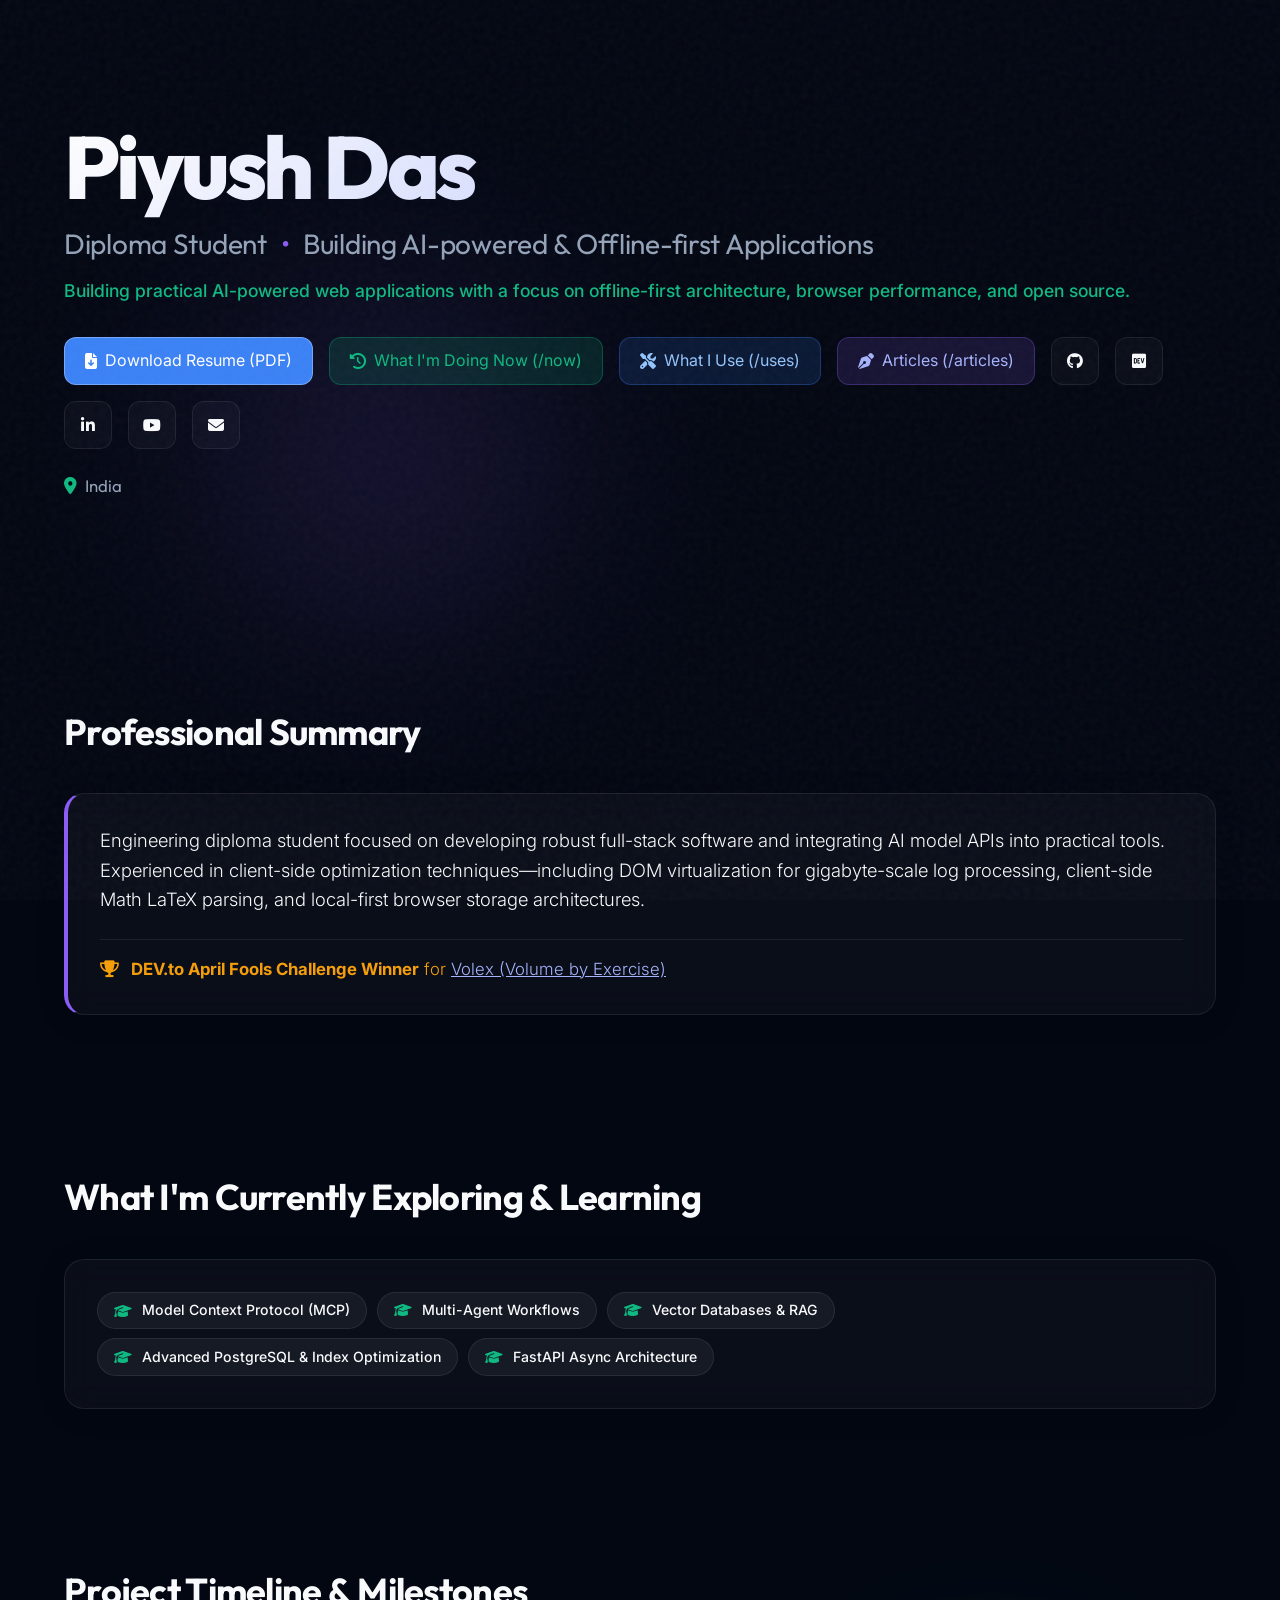
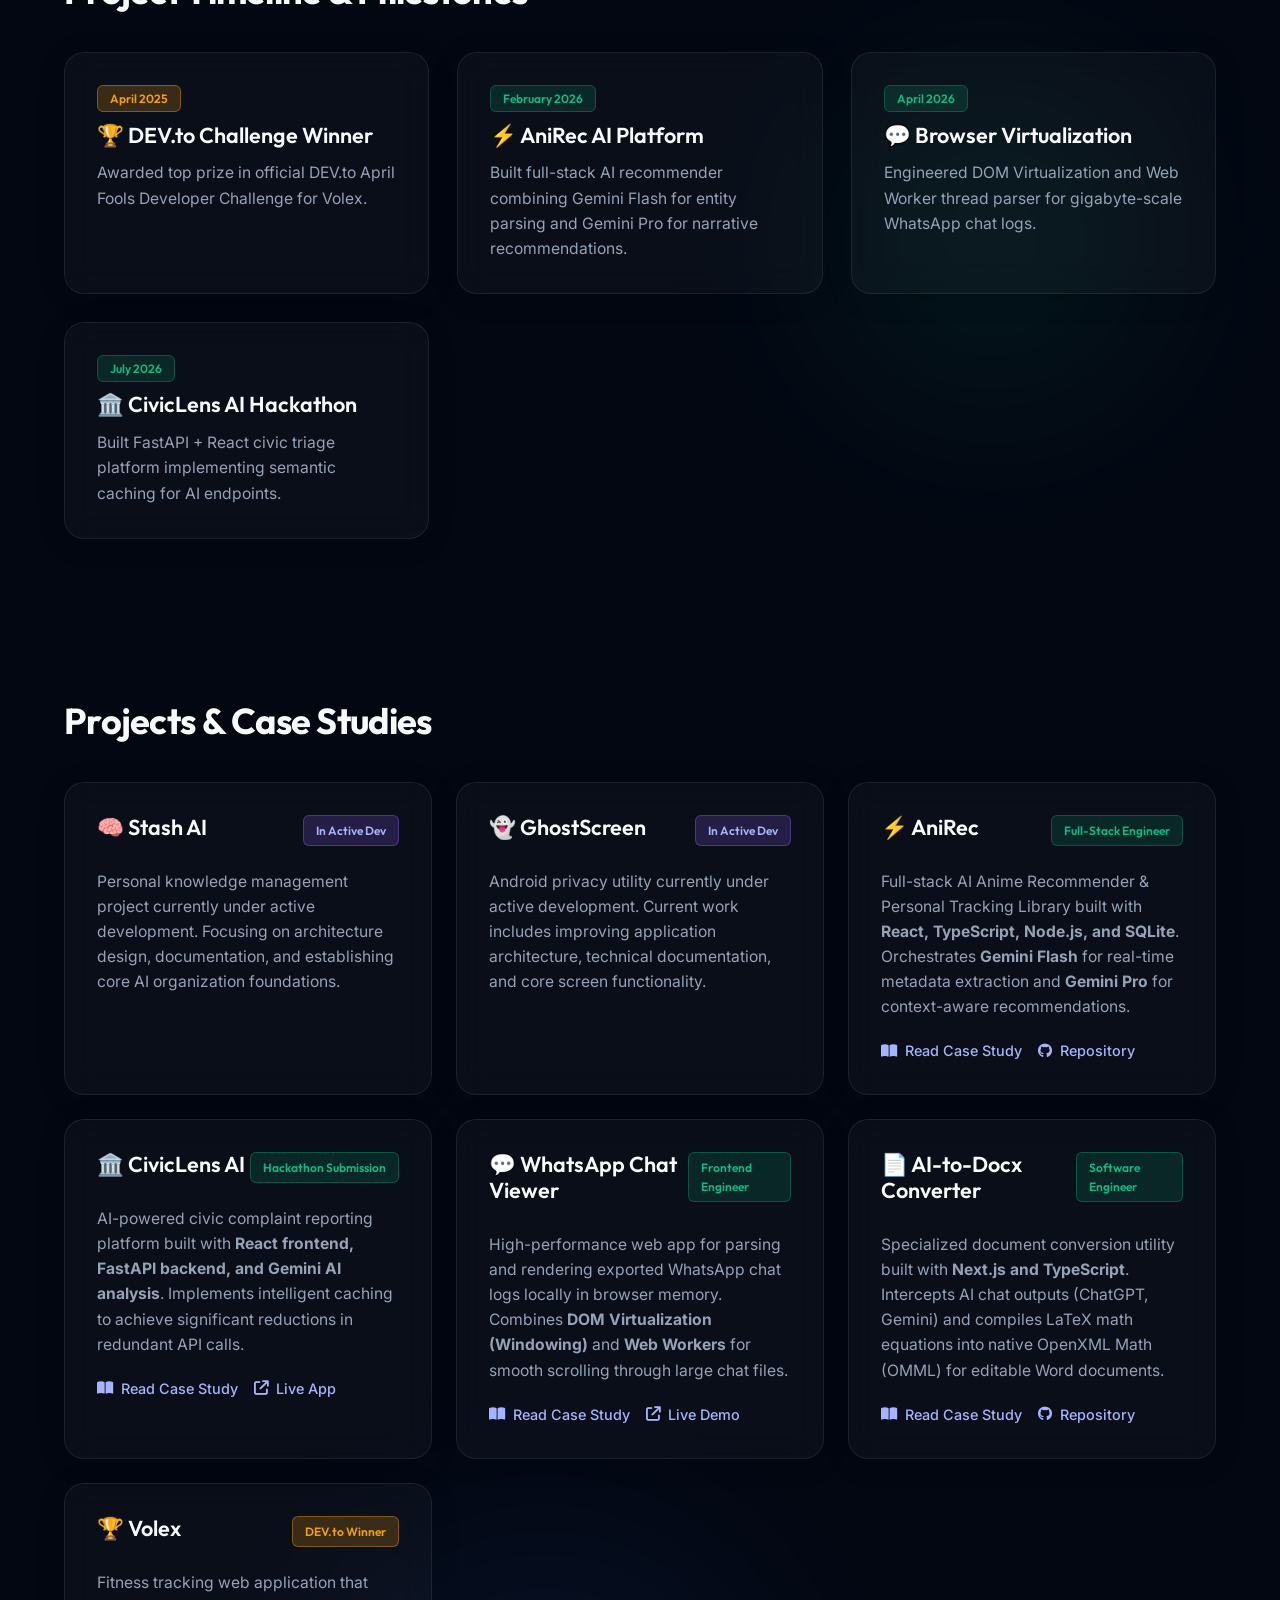
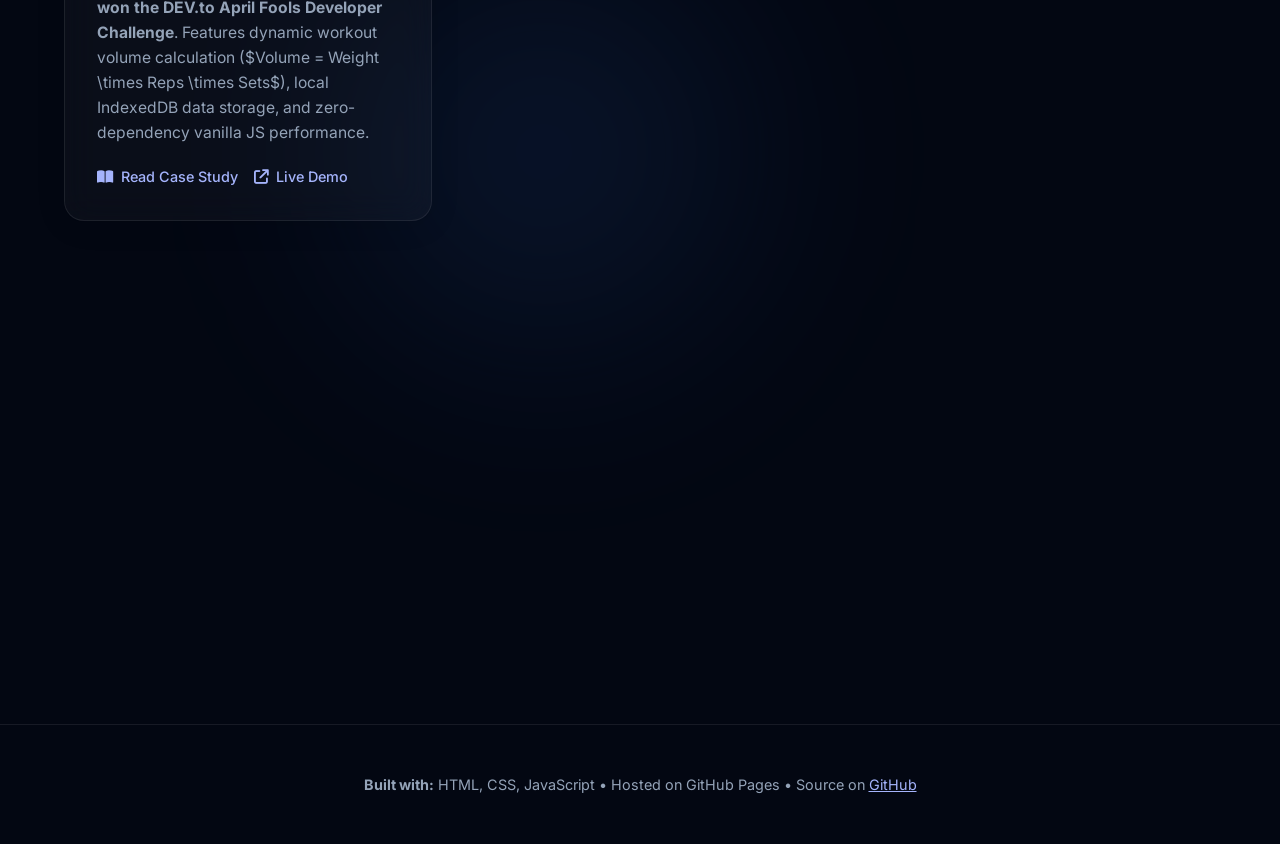
==== index.html @ e0ef00ad "Deploy Piyush Das portfolio site & case studies" ====
<!DOCTYPE html>
<html lang="en">
<head>
    <meta charset="UTF-8">
    <meta name="viewport" content="width=device-width, initial-scale=1.0">
    
    <!-- Title & SEO Metadata -->
    <title>Piyush Das | Diploma Student • Building AI-powered & Offline-first Applications</title>
    <meta name="description" content="Engineering portfolio of Piyush Das — Diploma student building practical AI-powered web applications with a focus on offline-first architecture, performance, and user experience. DEV.to Challenge Winner.">
    <meta name="keywords" content="Piyush Das, PiyushDas1624, AI Integration, Offline-First, Gemini API, React, TypeScript, Node.js, Volex, AniRec, WhatsApp Chat Viewer, Stash AI, GhostScreen">
    <meta name="author" content="Piyush Das (PiyushDas1624)">
    <link rel="canonical" href="https://piyushdas1624.github.io/">

    <!-- Open Graph / Facebook -->
    <meta property="og:type" content="website">
    <meta property="og:url" content="https://piyushdas1624.github.io/">
    <meta property="og:title" content="Piyush Das | Diploma Student • Building AI-powered & Offline-first Applications">
    <meta property="og:description" content="Building practical AI-powered web applications with a focus on offline-first architecture, browser performance, and user experience. DEV.to Challenge Winner.">
    <meta property="og:image" content="https://avatars.githubusercontent.com/u/92461717?v=4">

    <!-- Twitter Card -->
    <meta name="twitter:card" content="summary_large_image">
    <meta name="twitter:url" content="https://piyushdas1624.github.io/">
    <meta name="twitter:title" content="Piyush Das | Diploma Student • Building AI-powered & Offline-first Applications">
    <meta name="twitter:description" content="Building practical AI-powered web applications with a focus on offline-first architecture, browser performance, and user experience. DEV.to Challenge Winner.">
    <meta name="twitter:image" content="https://avatars.githubusercontent.com/u/92461717?v=4">

    <!-- PWA Theme Color & Favicon -->
    <meta name="theme-color" content="#0F172A">
    <link rel="icon" type="image/png" href="https://avatars.githubusercontent.com/u/92461717?v=4">

    <!-- JSON-LD Person Schema Markup -->
    <script type="application/ld+json">
    {
      "@context": "https://schema.org",
      "@type": "Person",
      "name": "Piyush Das",
      "alternateName": "PiyushDas1624",
      "url": "https://piyushdas1624.github.io/",
      "image": "https://avatars.githubusercontent.com/u/92461717?v=4",
      "sameAs": [
        "https://github.com/Piyushdas1624",
        "https://dev.to/piyushdas1624",
        "https://linkedin.com/in/piyush-das-7246423a1",
        "https://youtube.com/@0xEtae"
      ],
      "email": "mailto:piyushdas1624@gmail.com",
      "jobTitle": "Diploma Student & Software Developer",
      "knowsAbout": [
        "Software Development",
        "AI Integration",
        "Google Gemini API",
        "Offline-First Architecture",
        "IndexedDB",
        "React",
        "TypeScript",
        "Node.js",
        "FastAPI"
      ],
      "description": "Piyush Das (PiyushDas1624) is an engineering diploma student building practical AI-powered web applications with a focus on offline-first architecture and web performance."
    }
    </script>

    <!-- Google Fonts -->
    <link rel="preconnect" href="https://fonts.googleapis.com">
    <link rel="preconnect" href="https://fonts.gstatic.com" crossorigin>
    <link href="https://fonts.googleapis.com/css2?family=Inter:wght@300;400;500;600&family=Outfit:wght@400;600;700;800&display=swap" rel="stylesheet">
    
    <!-- FontAwesome Icons -->
    <link rel="stylesheet" href="https://cdnjs.cloudflare.com/ajax/libs/font-awesome/6.4.0/css/all.min.css">
    
    <link rel="stylesheet" href="style.css">
</head>
<body>
    <div class="noise-overlay"></div>
    
    <!-- Dynamic Background Orbs -->
    <div class="bg-orb orb-1"></div>
    <div class="bg-orb orb-2"></div>
    <div class="bg-orb orb-3"></div>
    
    <header class="hero section">
        <div class="container hero-container">
            <h1 class="gradient-text fade-in-up" style="--delay: 0.1s">Piyush Das</h1>
            <h2 class="subtitle fade-in-up" style="--delay: 0.2s">Diploma Student <span class="dot">•</span> Building AI-powered & Offline-first Applications</h2>
            <p class="tagline fade-in-up" style="--delay: 0.25s">Building practical AI-powered web applications with a focus on offline-first architecture, browser performance, and open source.</p>
            
            <div class="social-links fade-in-up" style="--delay: 0.3s; flex-wrap: wrap;">
                <a href="Piyush_Das_CV.pdf" target="_blank" download class="glass-btn" style="width: auto; padding: 0 1.25rem; gap: 0.5rem; background: var(--color-accent-blue); color: #fff; border-color: rgba(255,255,255,0.3);">
                    <i class="fa-solid fa-file-arrow-down"></i> Download Resume (PDF)
                </a>
                <a href="now.html" class="glass-btn" style="width: auto; padding: 0 1.25rem; gap: 0.5rem; background: rgba(16, 185, 129, 0.15); color: var(--color-accent-emerald); border-color: rgba(16, 185, 129, 0.3);">
                    <i class="fa-solid fa-clock-rotate-left"></i> What I'm Doing Now (/now)
                </a>
                <a href="uses.html" class="glass-btn" style="width: auto; padding: 0 1.25rem; gap: 0.5rem; background: rgba(59, 130, 246, 0.15); color: #93c5fd; border-color: rgba(59, 130, 246, 0.3);">
                    <i class="fa-solid fa-screwdriver-wrench"></i> What I Use (/uses)
                </a>
                <a href="articles.html" class="glass-btn" style="width: auto; padding: 0 1.25rem; gap: 0.5rem; background: rgba(139, 92, 246, 0.15); color: #a5b4fc; border-color: rgba(139, 92, 246, 0.3);">
                    <i class="fa-solid fa-pen-nib"></i> Articles (/articles)
                </a>
                <a href="https://github.com/Piyushdas1624" target="_blank" rel="noopener noreferrer" class="social-btn glass-btn" aria-label="GitHub">
                    <i class="fa-brands fa-github"></i>
                </a>
                <a href="https://dev.to/piyushdas1624" target="_blank" rel="noopener noreferrer" class="social-btn glass-btn" aria-label="DEV.to">
                    <i class="fa-brands fa-dev"></i>
                </a>
                <a href="https://linkedin.com/in/piyush-das-7246423a1" target="_blank" rel="noopener noreferrer" class="social-btn glass-btn" aria-label="LinkedIn">
                    <i class="fa-brands fa-linkedin-in"></i>
                </a>
                <a href="https://youtube.com/@0xEtae" target="_blank" rel="noopener noreferrer" class="social-btn glass-btn" aria-label="YouTube">
                    <i class="fa-brands fa-youtube"></i>
                </a>
                <a href="mailto:piyushdas1624@gmail.com" class="social-btn glass-btn" aria-label="Email">
                    <i class="fa-solid fa-envelope"></i>
                </a>
            </div>
            <p class="location fade-in-up" style="--delay: 0.4s"><i class="fa-solid fa-location-dot"></i> India</p>
        </div>
    </header>

    <main>
        <!-- About Section -->
        <section class="section about">
            <div class="container">
                <h3 class="section-title fade-in-up">Professional Summary</h3>
                <div class="glass-card highlight-card fade-in-up" style="--delay: 0.1s">
                    <p class="body-text">
                        Engineering diploma student focused on developing robust full-stack software and integrating AI model APIs into practical tools. Experienced in client-side optimization techniques—including DOM virtualization for gigabyte-scale log processing, client-side Math LaTeX parsing, and local-first browser storage architectures.
                    </p>
                    <div class="award-banner">
                        <i class="fa-solid fa-trophy"></i>
                        <span><strong>DEV.to April Fools Challenge Winner</strong> for <a href="https://dev.to/devteam/congrats-to-the-april-fools-challenge-winners-l8f" target="_blank" rel="noopener">Volex (Volume by Exercise)</a></span>
                    </div>
                </div>
            </div>
        </section>

        <!-- What I'm Learning Section -->
        <section class="section learning">
            <div class="container">
                <h3 class="section-title fade-in-up">What I'm Currently Exploring & Learning</h3>
                <div class="glass-card fade-in-up" style="--delay: 0.1s">
                    <div class="tags">
                        <span class="tag glass-tag"><i class="fa-solid fa-graduation-cap" style="color: var(--color-accent-emerald); margin-right: 0.4rem;"></i> Model Context Protocol (MCP)</span>
                        <span class="tag glass-tag"><i class="fa-solid fa-graduation-cap" style="color: var(--color-accent-emerald); margin-right: 0.4rem;"></i> Multi-Agent Workflows</span>
                        <span class="tag glass-tag"><i class="fa-solid fa-graduation-cap" style="color: var(--color-accent-emerald); margin-right: 0.4rem;"></i> Vector Databases & RAG</span>
                        <span class="tag glass-tag"><i class="fa-solid fa-graduation-cap" style="color: var(--color-accent-emerald); margin-right: 0.4rem;"></i> Advanced PostgreSQL & Index Optimization</span>
                        <span class="tag glass-tag"><i class="fa-solid fa-graduation-cap" style="color: var(--color-accent-emerald); margin-right: 0.4rem;"></i> FastAPI Async Architecture</span>
                    </div>
                </div>
            </div>
        </section>

        <!-- Timeline & Key Milestones Section -->
        <section class="section timeline-section">
            <div class="container">
                <h3 class="section-title fade-in-up">Project Timeline & Milestones</h3>
                <div class="grid">
                    <div class="glass-card interactive-card fade-in-up" style="--delay: 0.1s">
                        <span class="badge winner-badge">April 2025</span>
                        <h4 style="margin-top: 0.75rem;">🏆 DEV.to Challenge Winner</h4>
                        <p>Awarded top prize in official DEV.to April Fools Developer Challenge for Volex.</p>
                    </div>
                    <div class="glass-card interactive-card fade-in-up" style="--delay: 0.2s">
                        <span class="badge">February 2026</span>
                        <h4 style="margin-top: 0.75rem;">⚡ AniRec AI Platform</h4>
                        <p>Built full-stack AI recommender combining Gemini Flash for entity parsing and Gemini Pro for narrative recommendations.</p>
                    </div>
                    <div class="glass-card interactive-card fade-in-up" style="--delay: 0.3s">
                        <span class="badge">April 2026</span>
                        <h4 style="margin-top: 0.75rem;">💬 Browser Virtualization</h4>
                        <p>Engineered DOM Virtualization and Web Worker thread parser for gigabyte-scale WhatsApp chat logs.</p>
                    </div>
                    <div class="glass-card interactive-card fade-in-up" style="--delay: 0.4s">
                        <span class="badge">July 2026</span>
                        <h4 style="margin-top: 0.75rem;">🏛️ CivicLens AI Hackathon</h4>
                        <p>Built FastAPI + React civic triage platform implementing semantic caching for AI endpoints.</p>
                    </div>
                </div>
            </div>
        </section>

        <!-- Selected Projects Section -->
        <section class="section projects">
            <div class="container">
                <h3 class="section-title fade-in-up">Projects & Case Studies</h3>
                <div class="masonry-grid">

                    <!-- Flagship Active Projects -->
                    <div class="glass-card interactive-card project-card fade-in-up" style="--delay: 0.05s">
                        <div class="project-header">
                            <h4>🧠 Stash AI</h4>
                            <span class="role badge" style="background: rgba(139, 92, 246, 0.2); color: #a5b4fc; border-color: rgba(139, 92, 246, 0.4);">In Active Dev</span>
                        </div>
                        <p>Personal knowledge management project currently under active development. Focusing on architecture design, documentation, and establishing core AI organization foundations.</p>
                    </div>

                    <div class="glass-card interactive-card project-card fade-in-up" style="--delay: 0.08s">
                        <div class="project-header">
                            <h4>👻 GhostScreen</h4>
                            <span class="role badge" style="background: rgba(139, 92, 246, 0.2); color: #a5b4fc; border-color: rgba(139, 92, 246, 0.4);">In Active Dev</span>
                        </div>
                        <p>Android privacy utility currently under active development. Current work includes improving application architecture, technical documentation, and core screen functionality.</p>
                    </div>

                    <!-- Shipped Projects -->
                    <div class="glass-card interactive-card project-card fade-in-up" style="--delay: 0.1s">
                        <div class="project-header">
                            <h4>⚡ AniRec</h4>
                            <span class="role badge">Full-Stack Engineer</span>
                        </div>
                        <p>Full-stack AI Anime Recommender & Personal Tracking Library built with <strong>React, TypeScript, Node.js, and SQLite</strong>. Orchestrates <strong>Gemini Flash</strong> for real-time metadata extraction and <strong>Gemini Pro</strong> for context-aware recommendations.</p>
                        <div class="project-links">
                            <a href="projects/anirec.html" class="link-btn"><i class="fa-solid fa-book-open"></i> Read Case Study</a>
                            <a href="https://github.com/Piyushdas1624/AniRec" target="_blank" rel="noopener"><i class="fa-brands fa-github"></i> Repository</a>
                        </div>
                    </div>

                    <div class="glass-card interactive-card project-card fade-in-up" style="--delay: 0.15s">
                        <div class="project-header">
                            <h4>🏛️ CivicLens AI</h4>
                            <span class="role badge">Hackathon Submission</span>
                        </div>
                        <p>AI-powered civic complaint reporting platform built with <strong>React frontend, FastAPI backend, and Gemini AI analysis</strong>. Implements intelligent caching to achieve significant reductions in redundant API calls.</p>
                        <div class="project-links">
                            <a href="projects/civiclens.html" class="link-btn"><i class="fa-solid fa-book-open"></i> Read Case Study</a>
                            <a href="https://civiclens-ai-one.vercel.app" target="_blank" rel="noopener"><i class="fa-solid fa-arrow-up-right-from-square"></i> Live App</a>
                        </div>
                    </div>

                    <div class="glass-card interactive-card project-card fade-in-up" style="--delay: 0.2s">
                        <div class="project-header">
                            <h4>💬 WhatsApp Chat Viewer</h4>
                            <span class="role badge">Frontend Engineer</span>
                        </div>
                        <p>High-performance web app for parsing and rendering exported WhatsApp chat logs locally in browser memory. Combines <strong>DOM Virtualization (Windowing)</strong> and <strong>Web Workers</strong> for smooth scrolling through large chat files.</p>
                        <div class="project-links">
                            <a href="projects/whatsapp-viewer.html" class="link-btn"><i class="fa-solid fa-book-open"></i> Read Case Study</a>
                            <a href="https://piyushdas1624.github.io/whatsapp_chat_viewer/" target="_blank" rel="noopener"><i class="fa-solid fa-arrow-up-right-from-square"></i> Live Demo</a>
                        </div>
                    </div>

                    <div class="glass-card interactive-card project-card fade-in-up" style="--delay: 0.25s">
                        <div class="project-header">
                            <h4>📄 AI-to-Docx Converter</h4>
                            <span class="role badge">Software Engineer</span>
                        </div>
                        <p>Specialized document conversion utility built with <strong>Next.js and TypeScript</strong>. Intercepts AI chat outputs (ChatGPT, Gemini) and compiles LaTeX math equations into native OpenXML Math (OMML) for editable Word documents.</p>
                        <div class="project-links">
                            <a href="projects/ai-docx.html" class="link-btn"><i class="fa-solid fa-book-open"></i> Read Case Study</a>
                            <a href="https://github.com/Piyushdas1624/AI-to-Docx-Converter" target="_blank" rel="noopener"><i class="fa-brands fa-github"></i> Repository</a>
                        </div>
                    </div>

                    <div class="glass-card interactive-card project-card fade-in-up" style="--delay: 0.3s">
                        <div class="project-header">
                            <h4>🏆 Volex</h4>
                            <span class="role badge winner-badge">DEV.to Winner</span>
                        </div>
                        <p>Fitness tracking web application that <strong>won the DEV.to April Fools Developer Challenge</strong>. Features dynamic workout volume calculation ($Volume = Weight \times Reps \times Sets$), local IndexedDB data storage, and zero-dependency vanilla JS performance.</p>
                        <div class="project-links">
                            <a href="projects/volex.html" class="link-btn"><i class="fa-solid fa-book-open"></i> Read Case Study</a>
                            <a href="https://piyushdas1624.github.io/volex/" target="_blank" rel="noopener"><i class="fa-solid fa-arrow-up-right-from-square"></i> Live Demo</a>
                        </div>
                    </div>

                </div>
            </div>
        </section>

        <!-- DEV.to Writing Section -->
        <section class="section april-fools">
            <div class="container">
                <h3 class="section-title fade-in-up">DEV.to Writing & Submissions 🎭</h3>
                <div class="grid">
                    <div class="glass-card interactive-card fade-in-up" style="--delay: 0.1s">
                        <h4>📋 Someday</h4>
                        <p>The evasive to-do list app designed around procrastination psychology.</p>
                        <a href="https://dev.to/piyushdas1624/someday-the-evasive-to-do-list-5a4f" target="_blank" rel="noopener" class="link-btn">Article & Video <i class="fa-solid fa-arrow-right"></i></a>
                    </div>
                    <div class="glass-card interactive-card fade-in-up" style="--delay: 0.2s">
                        <h4>📸 DocScan Pro</h4>
                        <p>Web document scanner utilizing in-browser canvas preprocessing.</p>
                        <a href="https://dev.to/piyushdas1624/docscan-pro-38l8" target="_blank" rel="noopener" class="link-btn">Article & Video <i class="fa-solid fa-arrow-right"></i></a>
                    </div>
                    <div class="glass-card interactive-card fade-in-up" style="--delay: 0.3s">
                        <h4>🌤️ Hindsight Forecast</h4>
                        <p>Satirical 100%-accurate weather app reporting yesterday's weather.</p>
                        <a href="https://dev.to/piyushdas1624/hindsight-forecast-4bf1" target="_blank" rel="noopener" class="link-btn">Article & Video <i class="fa-solid fa-arrow-right"></i></a>
                    </div>
                </div>
            </div>
        </section>
    </main>

    <footer class="footer">
        <div class="container">
            <p><strong>Built with:</strong> HTML, CSS, JavaScript • Hosted on GitHub Pages • Source on <a href="https://github.com/Piyushdas1624/Piyushdas1624.github.io" target="_blank" rel="noopener" style="color: #a5b4fc;">GitHub</a></p>
        </div>
    </footer>
    
    <script src="script.js"></script>
</body>
</html>
---- style.css ----
:root {
    --color-bg-base: #030712;
    --color-text-main: #f8fafc;
    --color-text-muted: #94a3b8;
    
    --color-accent-purple: #8b5cf6;
    --color-accent-blue: #3b82f6;
    --color-accent-emerald: #10b981;
    --color-accent-amber: #f59e0b;
    
    --glass-bg: rgba(255, 255, 255, 0.03);
    --glass-border: rgba(255, 255, 255, 0.08);
    --glass-highlight: rgba(255, 255, 255, 0.15);
    
    --font-heading: 'Outfit', sans-serif;
    --font-body: 'Inter', sans-serif;
    
    --transition: all 0.3s cubic-bezier(0.25, 1, 0.5, 1);
}

* {
    margin: 0;
    padding: 0;
    box-sizing: border-box;
}

body {
    background-color: var(--color-bg-base);
    color: var(--color-text-main);
    font-family: var(--font-body);
    line-height: 1.6;
    overflow-x: hidden;
    position: relative;
}

/* Background Orbs */
.bg-orb {
    position: absolute;
    border-radius: 50%;
    filter: blur(100px);
    z-index: -1;
    opacity: 0.5;
    animation: float 20s infinite alternate ease-in-out;
}

.orb-1 {
    top: 5%;
    left: 10%;
    width: 40vw;
    height: 40vw;
    background: radial-gradient(circle, rgba(139, 92, 246, 0.4) 0%, rgba(139, 92, 246, 0) 70%);
}

.orb-2 {
    top: 40%;
    right: 5%;
    width: 35vw;
    height: 35vw;
    background: radial-gradient(circle, rgba(16, 185, 129, 0.3) 0%, rgba(16, 185, 129, 0) 70%);
    animation-delay: -5s;
}

.orb-3 {
    bottom: 10%;
    left: 20%;
    width: 45vw;
    height: 45vw;
    background: radial-gradient(circle, rgba(59, 130, 246, 0.3) 0%, rgba(59, 130, 246, 0) 70%);
    animation-delay: -10s;
}

@keyframes float {
    0% { transform: translate(0, 0) scale(1); }
    50% { transform: translate(50px, -50px) scale(1.1); }
    100% { transform: translate(-30px, 30px) scale(0.9); }
}

.noise-overlay {
    position: fixed;
    top: 0;
    left: 0;
    width: 100vw;
    height: 100vh;
    pointer-events: none;
    z-index: 50;
    opacity: 0.04;
    background-image: url('data:image/svg+xml,%3Csvg viewBox="0 0 200 200" xmlns="http://www.w3.org/2000/svg"%3E%3Cfilter id="noiseFilter"%3E%3CfeTurbulence type="fractalNoise" baseFrequency="0.75" numOctaves="3" stitchTiles="stitch"/%3E%3C/filter%3E%3Crect width="100%25" height="100%25" filter="url(%23noiseFilter)"/%3E%3C/svg%3E');
}

/* Layout */
.container {
    width: 90%;
    max-width: 1200px;
    margin: 0 auto;
    position: relative;
    z-index: 1;
}

.section {
    padding: 5rem 0;
}

/* Typography */
h1, h2, h3, h4 {
    font-family: var(--font-heading);
    line-height: 1.2;
}

h3.section-title {
    font-size: 2.25rem;
    margin-bottom: 2.5rem;
    font-weight: 700;
    color: var(--color-text-main);
    letter-spacing: -0.02em;
}

/* Hero Section */
.hero {
    min-height: 70vh;
    display: flex;
    align-items: center;
    padding-top: 4rem;
}

.hero-container {
    display: flex;
    flex-direction: column;
    justify-content: center;
}

.gradient-text {
    font-size: clamp(3.5rem, 8vw, 5.5rem);
    font-weight: 800;
    letter-spacing: -0.04em;
    margin-bottom: 0.5rem;
    background: linear-gradient(135deg, #ffffff 0%, #a5b4fc 100%);
    -webkit-background-clip: text;
    -webkit-text-fill-color: transparent;
    display: inline-block;
}

.subtitle {
    font-size: clamp(1.25rem, 3vw, 1.75rem);
    font-weight: 400;
    color: var(--color-text-muted);
    margin-bottom: 1rem;
    letter-spacing: -0.01em;
}

.subtitle .dot {
    color: var(--color-accent-purple);
    margin: 0 0.5rem;
}

.tagline {
    color: var(--color-accent-emerald);
    font-size: 1.1rem;
    margin-bottom: 2rem;
    font-weight: 500;
}

/* Glassmorphism Classes */
.glass-card {
    background: var(--glass-bg);
    border: 1px solid var(--glass-border);
    backdrop-filter: blur(16px);
    -webkit-backdrop-filter: blur(16px);
    border-radius: 20px;
    padding: 2rem;
    box-shadow: 0 4px 30px rgba(0, 0, 0, 0.1);
}

/* Interactive Spotlight Card */
.interactive-card {
    position: relative;
    overflow: hidden;
    transition: transform 0.3s ease, border-color 0.3s ease;
}

.interactive-card::before {
    content: "";
    position: absolute;
    top: 0;
    left: 0;
    width: 100%;
    height: 100%;
    background: radial-gradient(
        800px circle at var(--mouse-x, 50%) var(--mouse-y, 50%),
        rgba(255, 255, 255, 0.06),
        transparent 40%
    );
    opacity: 0;
    transition: opacity 0.3s;
    pointer-events: none;
    z-index: 0;
}

.interactive-card:hover {
    transform: translateY(-5px);
    border-color: rgba(255, 255, 255, 0.2);
}

.interactive-card:hover::before {
    opacity: 1;
}

.interactive-card > * {
    position: relative;
    z-index: 1;
}

/* Buttons and Links */
.social-links {
    display: flex;
    gap: 1rem;
    margin-bottom: 1.5rem;
}

.glass-btn {
    display: flex;
    align-items: center;
    justify-content: center;
    width: 48px;
    height: 48px;
    border-radius: 12px;
    background: var(--glass-bg);
    border: 1px solid var(--glass-border);
    color: var(--color-text-main);
    text-decoration: none;
    transition: var(--transition);
    backdrop-filter: blur(10px);
}

.glass-btn:hover {
    background: rgba(255, 255, 255, 0.1);
    border-color: rgba(255, 255, 255, 0.3);
    transform: translateY(-3px);
    color: #fff;
    box-shadow: 0 10px 20px rgba(0,0,0,0.2);
}

.location {
    display: flex;
    align-items: center;
    gap: 0.5rem;
    color: var(--color-text-muted);
    font-size: 1.05rem;
    font-family: var(--font-heading);
}

.location i {
    color: var(--color-accent-emerald);
}

/* Award Banner */
.award-banner {
    margin-top: 1.5rem;
    padding-top: 1rem;
    border-top: 1px solid var(--glass-border);
    display: flex;
    align-items: center;
    gap: 0.75rem;
    color: var(--color-accent-amber);
    font-size: 1.05rem;
}

.award-banner a {
    color: #a5b4fc;
    text-decoration: underline;
}

/* Highlight Card */
.highlight-card {
    border-left: 4px solid var(--color-accent-purple);
    font-size: 1.15rem;
    font-weight: 300;
}

/* Grids */
.grid {
    display: grid;
    grid-template-columns: repeat(auto-fit, minmax(280px, 1fr));
    gap: 1.75rem;
}

.masonry-grid {
    display: grid;
    grid-template-columns: repeat(auto-fit, minmax(320px, 1fr));
    gap: 1.5rem;
}

/* Card Content Styling */
.card-icon {
    width: 52px;
    height: 52px;
    background: rgba(255,255,255,0.05);
    border-radius: 14px;
    display: flex;
    align-items: center;
    justify-content: center;
    margin-bottom: 1.25rem;
    color: #fff;
    border: 1px solid var(--glass-border);
}

.interactive-card h4 {
    font-size: 1.35rem;
    margin-bottom: 0.75rem;
    font-weight: 600;
}

.interactive-card p {
    color: var(--color-text-muted);
    font-size: 0.98rem;
}

/* Skills */
.skills-container {
    display: grid;
    grid-template-columns: repeat(auto-fit, minmax(320px, 1fr));
    gap: 1.75rem;
}

.skill-category h4 {
    margin-bottom: 1.25rem;
    display: flex;
    align-items: center;
    gap: 0.75rem;
    color: #fff;
}

.skill-category h4 i {
    color: var(--color-accent-blue);
}

.tags {
    display: flex;
    flex-wrap: wrap;
    gap: 0.6rem;
}

.glass-tag {
    background: rgba(255,255,255,0.05);
    color: var(--color-text-main);
    padding: 0.4rem 1rem;
    border-radius: 30px;
    font-size: 0.88rem;
    font-weight: 500;
    border: 1px solid var(--glass-border);
    transition: var(--transition);
}

.glass-tag:hover {
    background: rgba(255,255,255,0.15);
    border-color: rgba(255,255,255,0.4);
}

/* Projects */
.project-header {
    display: flex;
    justify-content: space-between;
    align-items: flex-start;
    margin-bottom: 1rem;
}

.badge {
    background: rgba(16, 185, 129, 0.15);
    color: var(--color-accent-emerald);
    padding: 0.3rem 0.75rem;
    border-radius: 6px;
    font-size: 0.75rem;
    font-weight: 600;
    font-family: var(--font-heading);
    border: 1px solid rgba(16, 185, 129, 0.3);
}

.winner-badge {
    background: rgba(245, 158, 11, 0.2);
    color: var(--color-accent-amber);
    border-color: rgba(245, 158, 11, 0.4);
}

.project-links {
    margin-top: 1.25rem;
    display: flex;
    gap: 1rem;
    flex-wrap: wrap;
}

.project-links a, .link-btn {
    display: inline-flex;
    align-items: center;
    gap: 0.5rem;
    color: #a5b4fc;
    text-decoration: none;
    font-size: 0.9rem;
    font-weight: 500;
    transition: var(--transition);
}

.project-links a:hover, .link-btn:hover {
    color: #ffffff;
    transform: translateX(3px);
}

/* Footer */
.footer {
    padding: 3rem 0;
    border-top: 1px solid var(--glass-border);
    text-align: center;
    color: var(--color-text-muted);
    font-size: 0.9rem;
}

/* Animations */
.fade-in-up {
    opacity: 0;
    transform: translateY(30px);
    transition: opacity 0.8s cubic-bezier(0.25, 1, 0.5, 1), transform 0.8s cubic-bezier(0.25, 1, 0.5, 1);
    transition-delay: var(--delay, 0s);
}

.fade-in-up.visible {
    opacity: 1;
    transform: translateY(0);
}
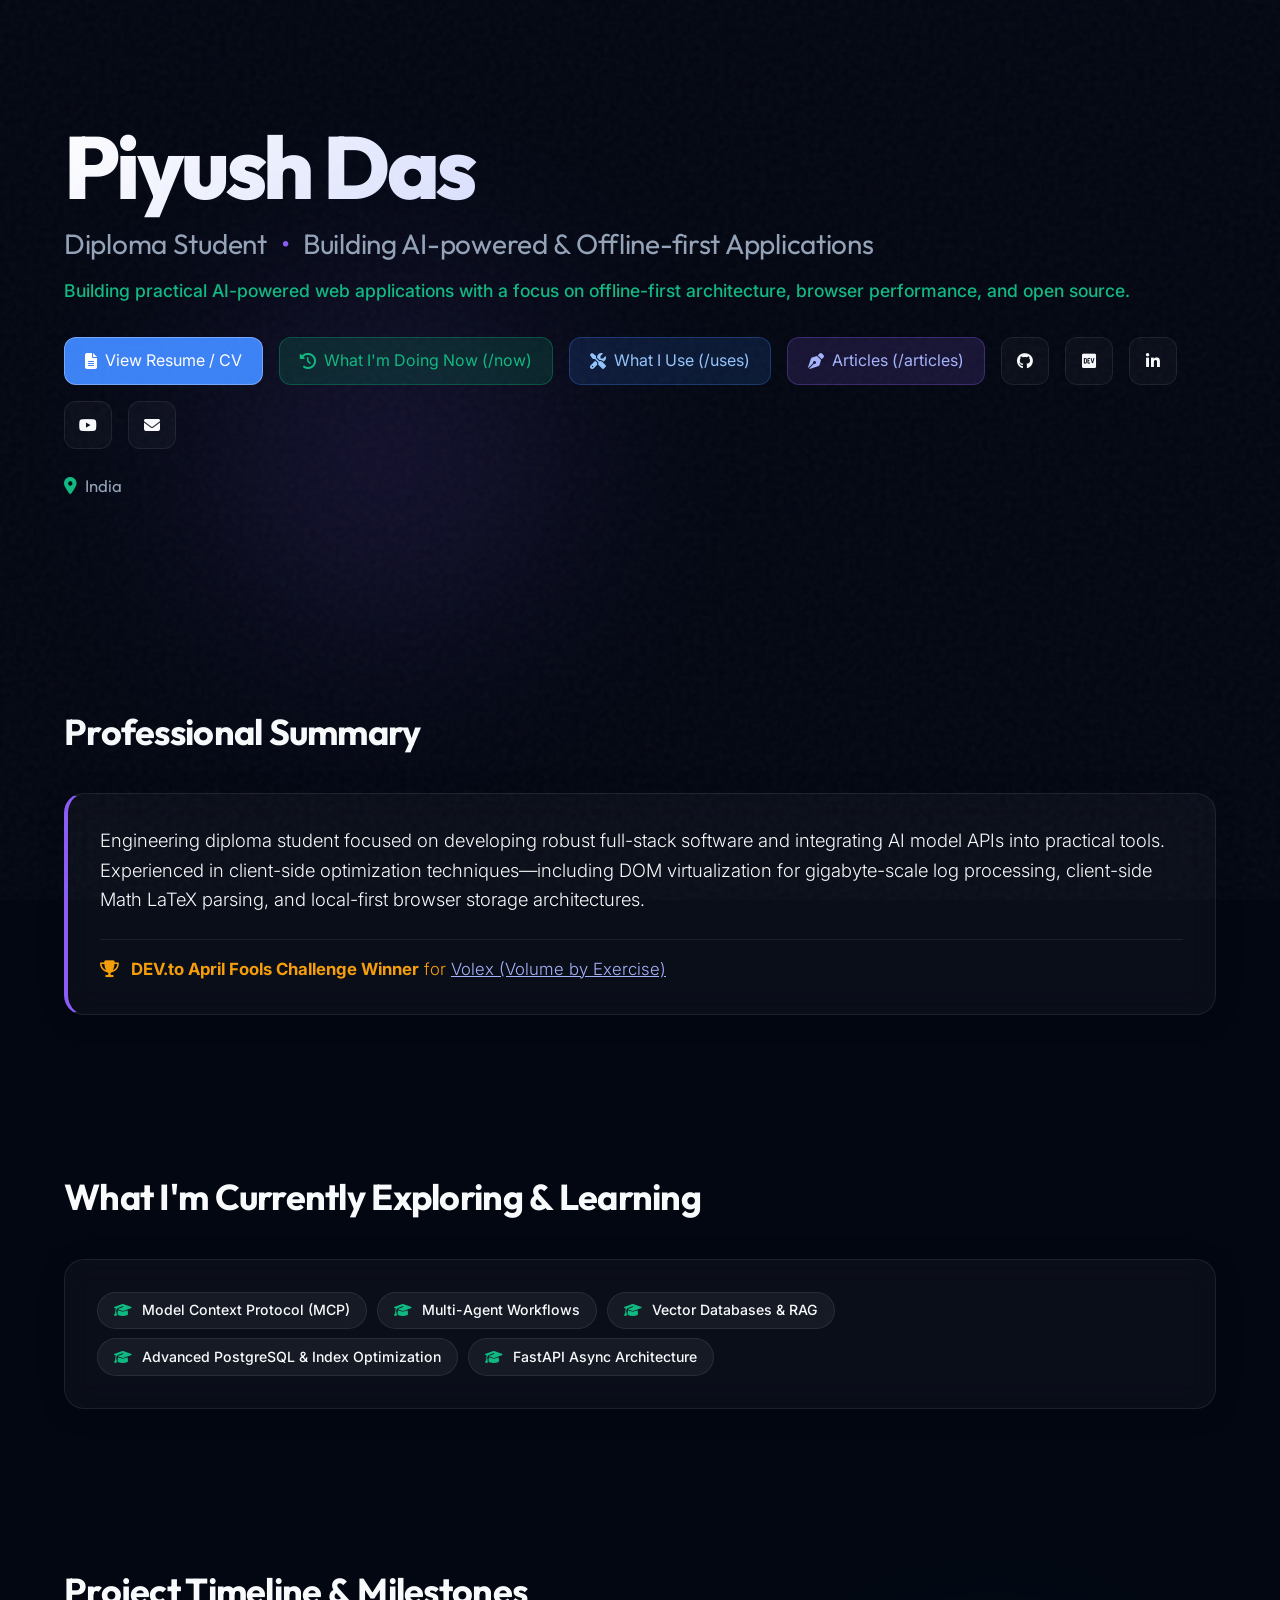
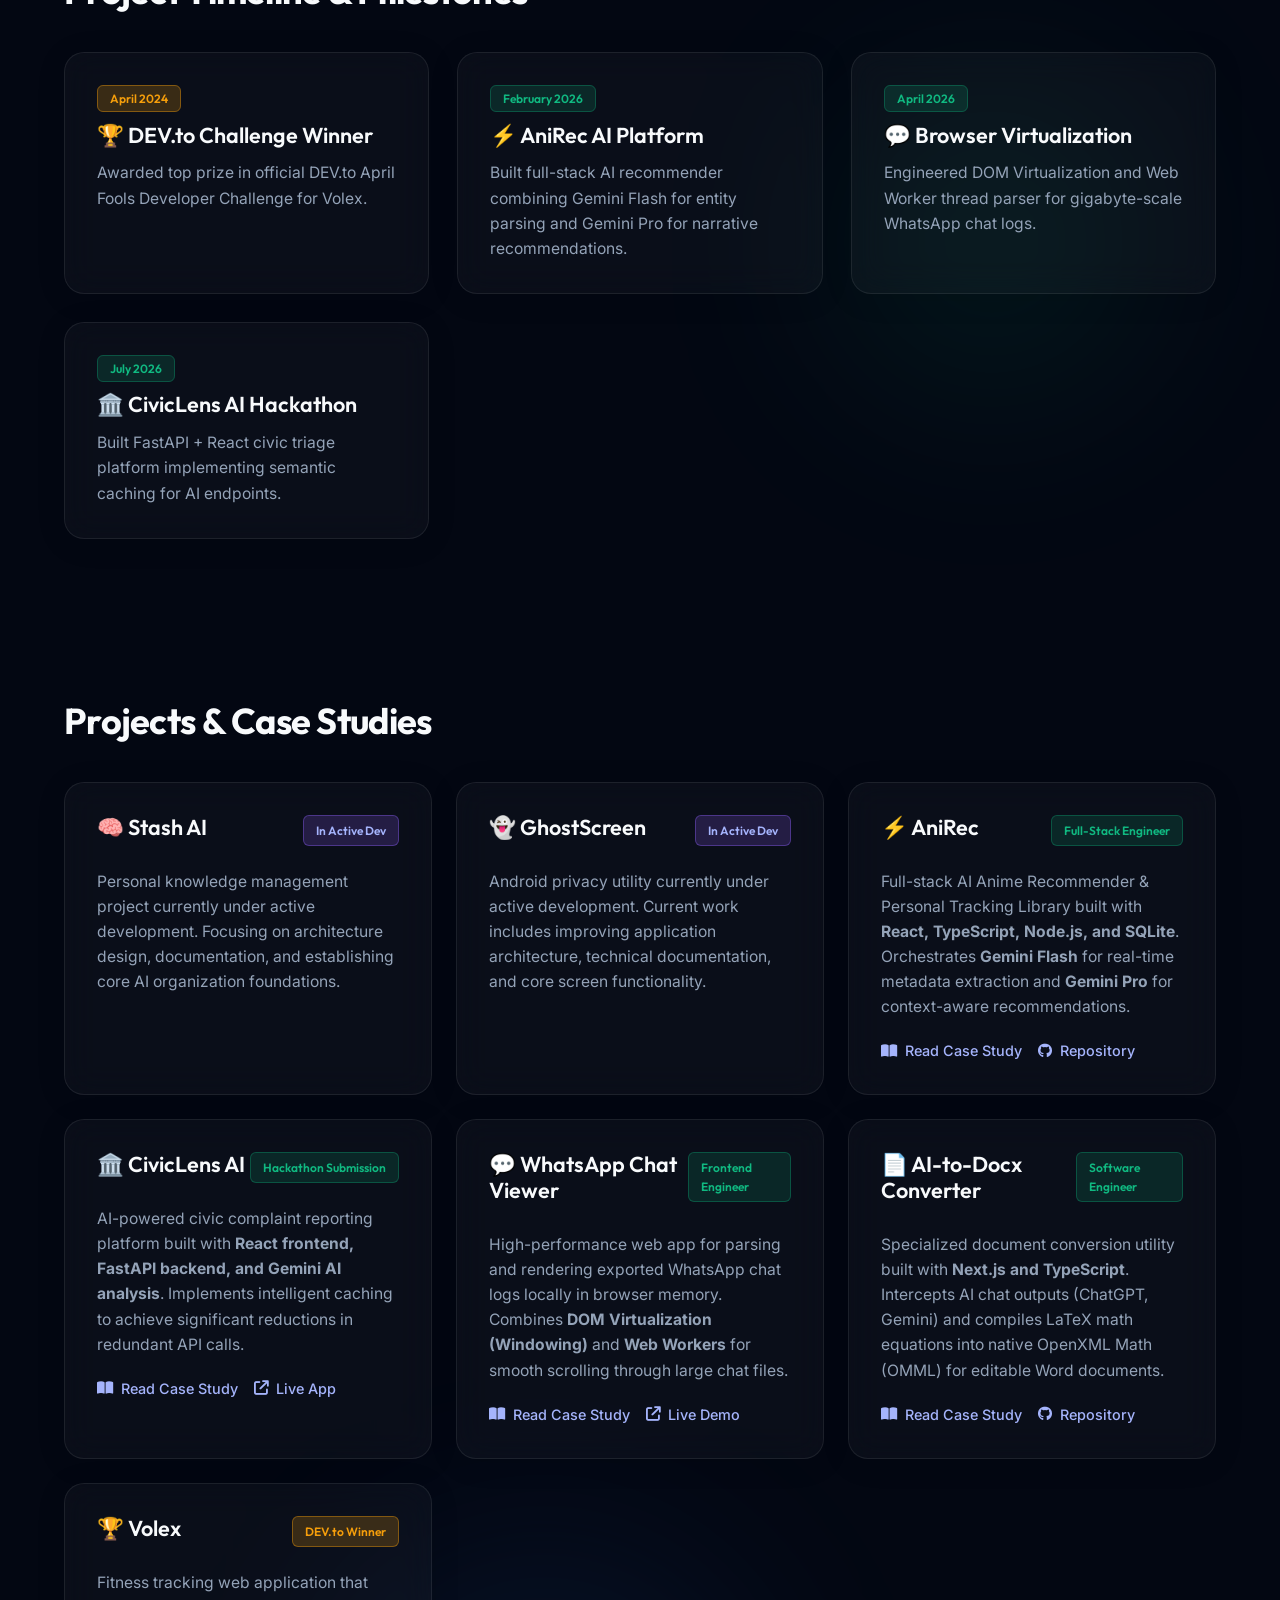
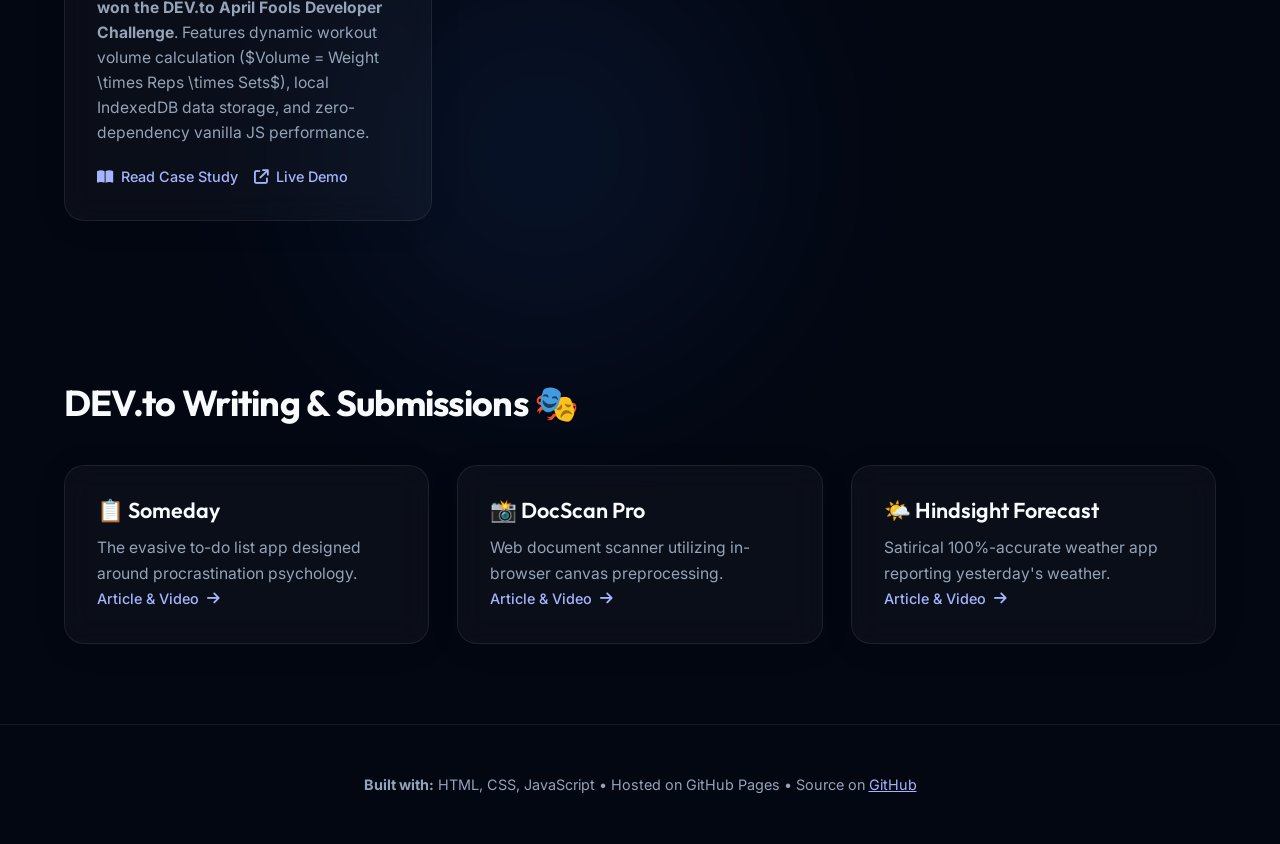
==== commit 73570304: "Add dedicated interactive Resume page, fix DEV.to award timeline year, update sitemap" ====
--- a/index.html
+++ b/index.html
@@ -86,8 +86,8 @@
             <p class="tagline fade-in-up" style="--delay: 0.25s">Building practical AI-powered web applications with a focus on offline-first architecture, browser performance, and open source.</p>
             
             <div class="social-links fade-in-up" style="--delay: 0.3s; flex-wrap: wrap;">
-                <a href="Piyush_Das_CV.pdf" target="_blank" download class="glass-btn" style="width: auto; padding: 0 1.25rem; gap: 0.5rem; background: var(--color-accent-blue); color: #fff; border-color: rgba(255,255,255,0.3);">
-                    <i class="fa-solid fa-file-arrow-down"></i> Download Resume (PDF)
+                <a href="resume.html" class="glass-btn" style="width: auto; padding: 0 1.25rem; gap: 0.5rem; background: var(--color-accent-blue); color: #fff; border-color: rgba(255,255,255,0.3);">
+                    <i class="fa-solid fa-file-lines"></i> View Resume / CV
                 </a>
                 <a href="now.html" class="glass-btn" style="width: auto; padding: 0 1.25rem; gap: 0.5rem; background: rgba(16, 185, 129, 0.15); color: var(--color-accent-emerald); border-color: rgba(16, 185, 129, 0.3);">
                     <i class="fa-solid fa-clock-rotate-left"></i> What I'm Doing Now (/now)
@@ -157,7 +157,7 @@
                 <h3 class="section-title fade-in-up">Project Timeline & Milestones</h3>
                 <div class="grid">
                     <div class="glass-card interactive-card fade-in-up" style="--delay: 0.1s">
-                        <span class="badge winner-badge">April 2025</span>
+                        <span class="badge winner-badge">April 2024</span>
                         <h4 style="margin-top: 0.75rem;">🏆 DEV.to Challenge Winner</h4>
                         <p>Awarded top prize in official DEV.to April Fools Developer Challenge for Volex.</p>
                     </div>
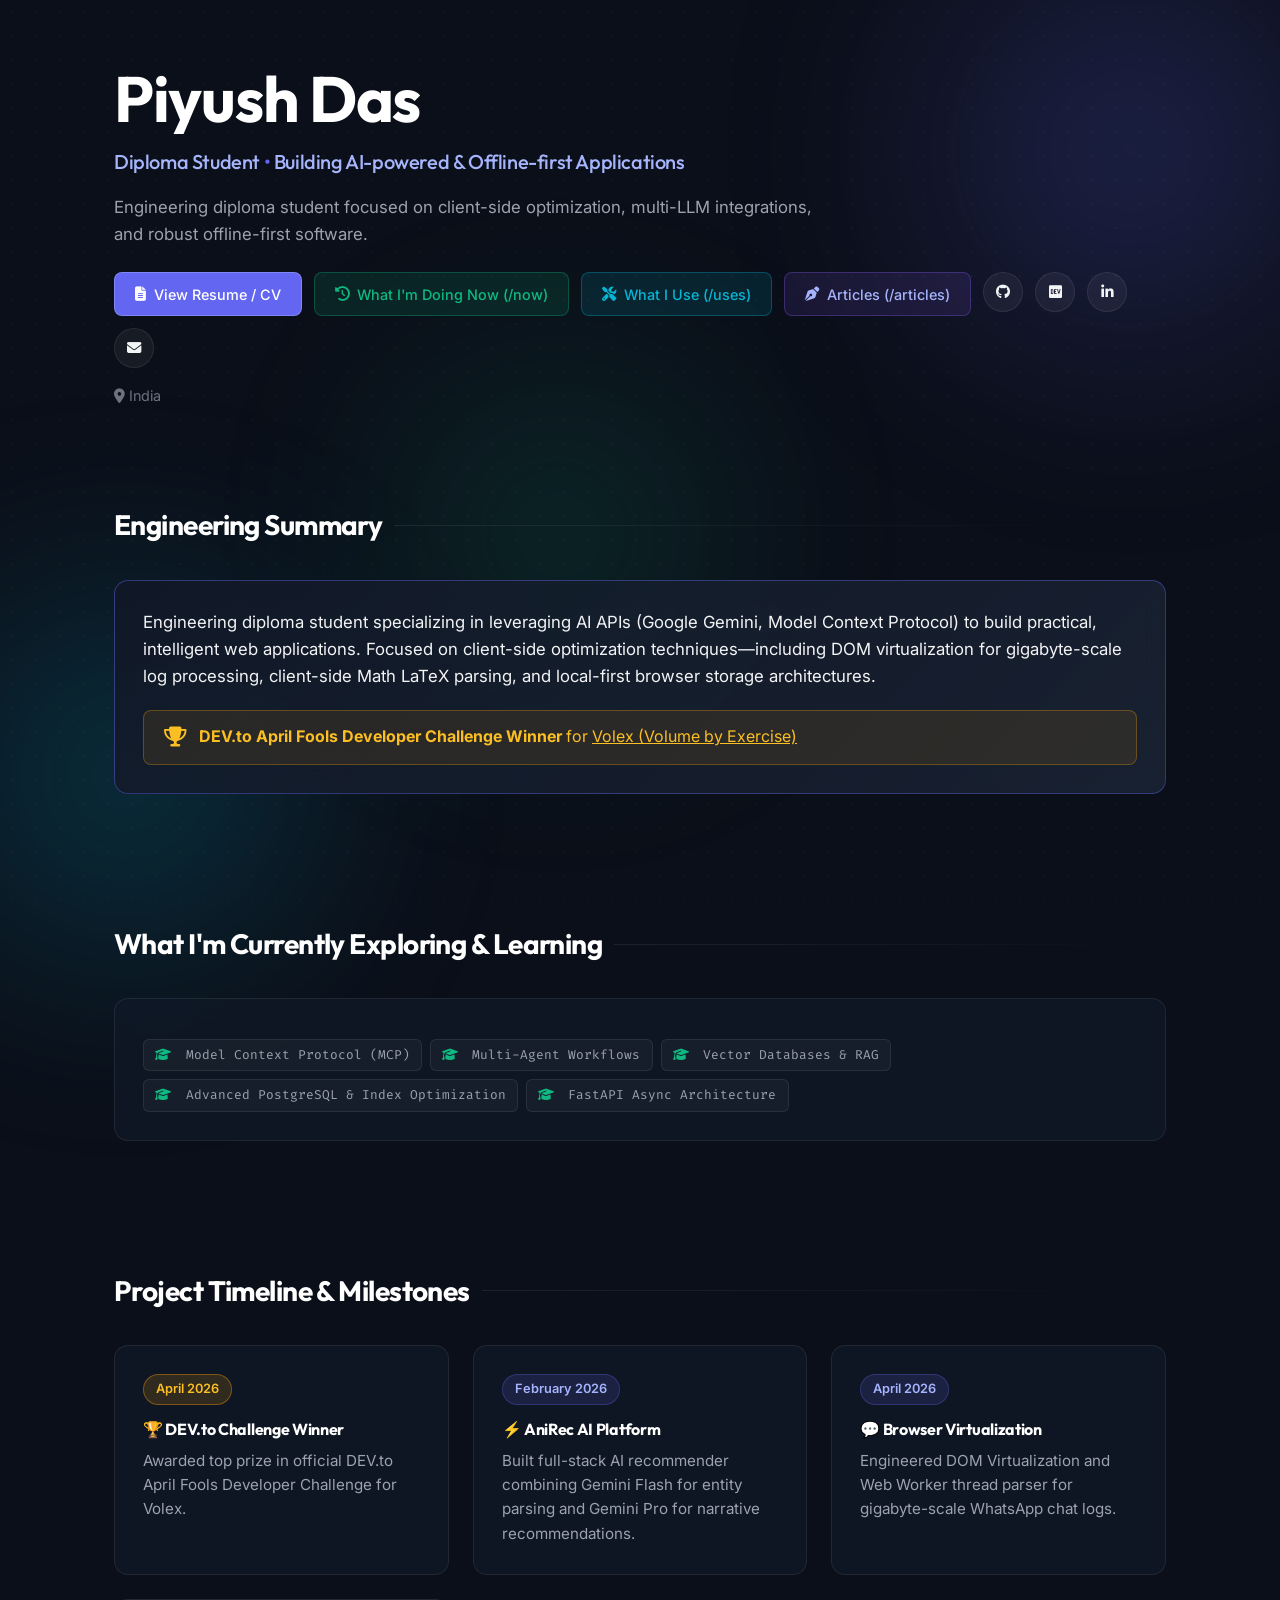
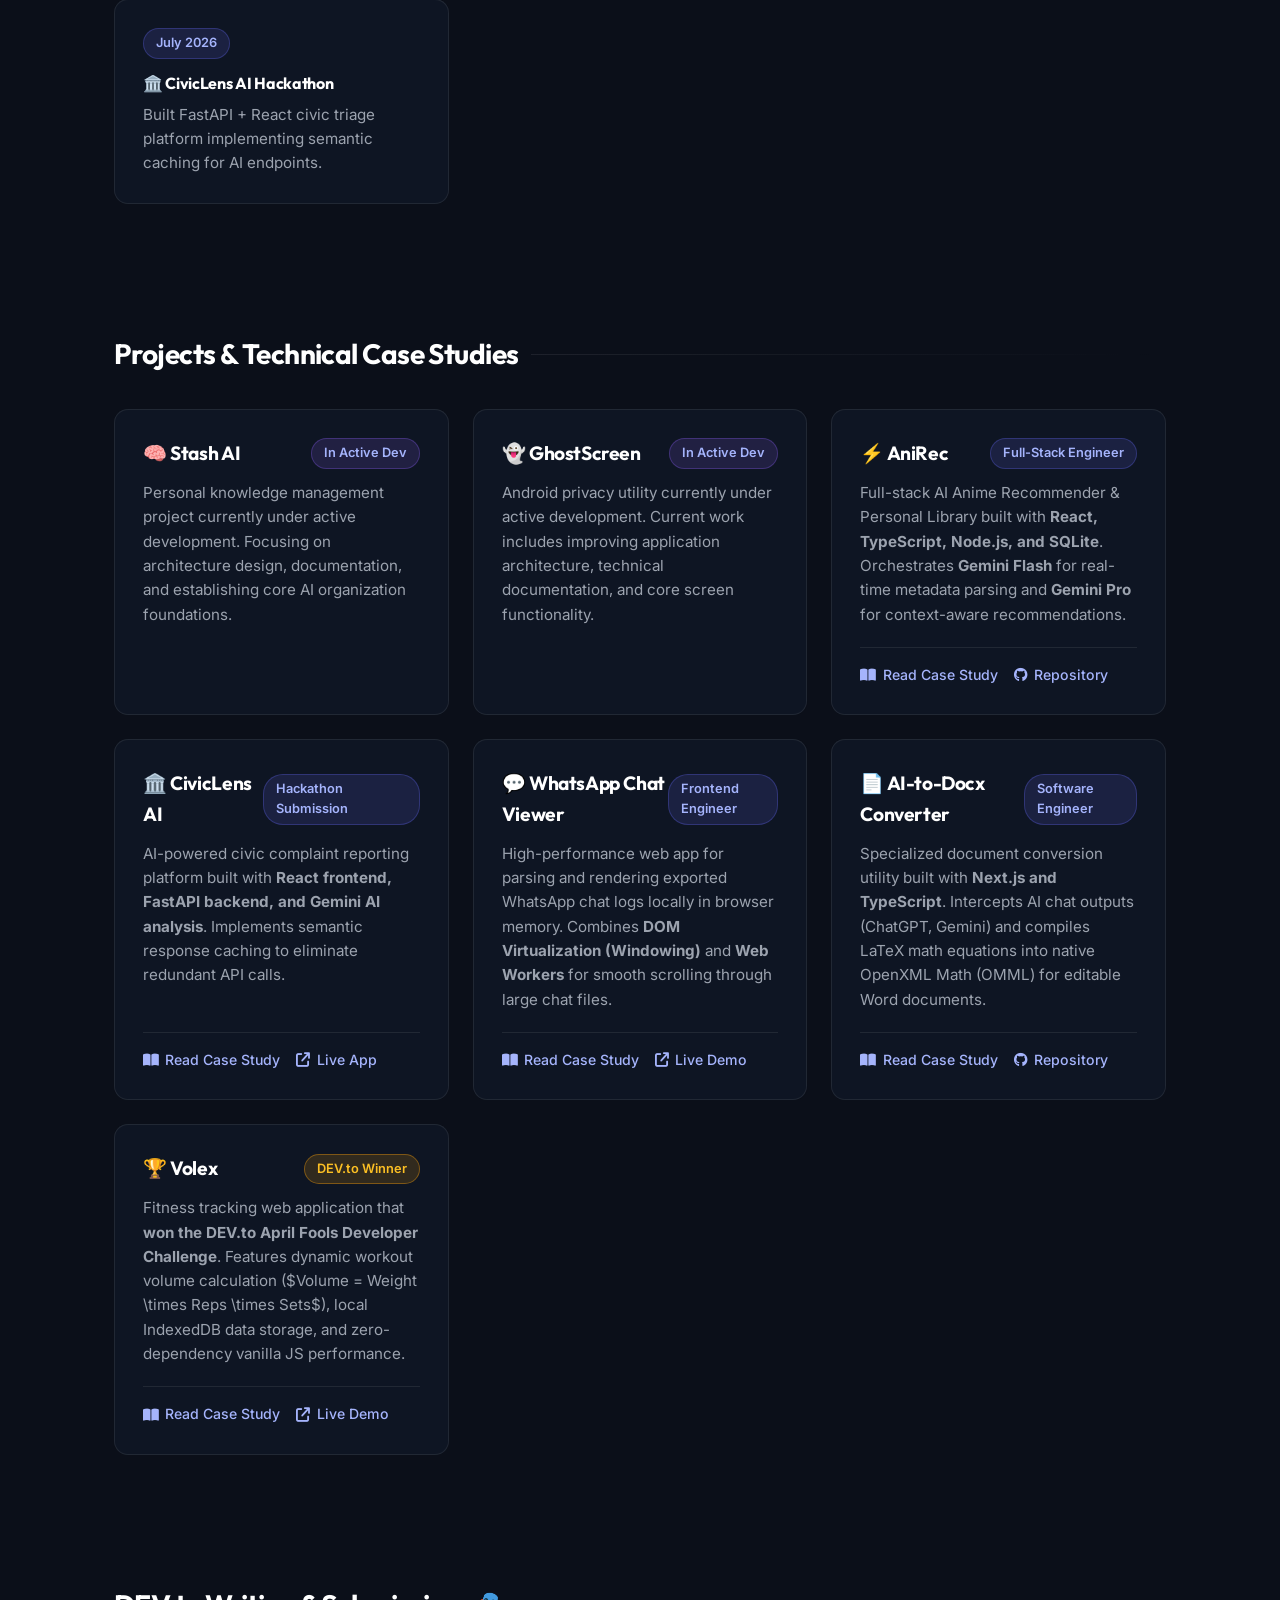
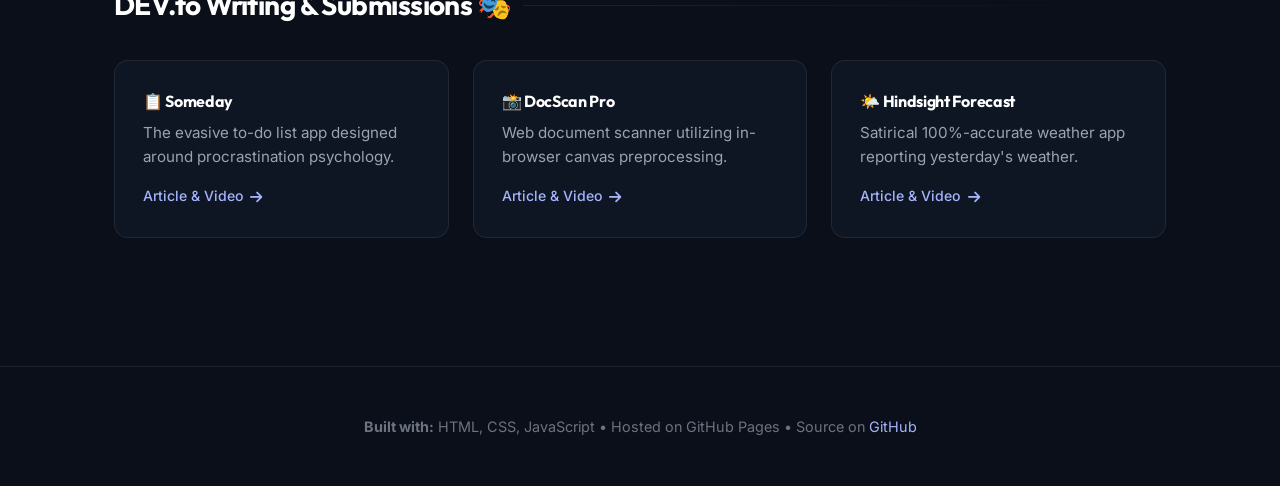
==== commit 6877b3fc: "Redesign UI with high-contrast slate & electric indigo design system, fix timeline to April 2026" ====
--- a/index.html
+++ b/index.html
@@ -26,7 +26,7 @@
     <meta name="twitter:image" content="https://avatars.githubusercontent.com/u/92461717?v=4">
 
     <!-- PWA Theme Color & Favicon -->
-    <meta name="theme-color" content="#0F172A">
+    <meta name="theme-color" content="#0B0F19">
     <link rel="icon" type="image/png" href="https://avatars.githubusercontent.com/u/92461717?v=4">
 
     <!-- JSON-LD Person Schema Markup -->
@@ -64,7 +64,7 @@
     <!-- Google Fonts -->
     <link rel="preconnect" href="https://fonts.googleapis.com">
     <link rel="preconnect" href="https://fonts.gstatic.com" crossorigin>
-    <link href="https://fonts.googleapis.com/css2?family=Inter:wght@300;400;500;600&family=Outfit:wght@400;600;700;800&display=swap" rel="stylesheet">
+    <link href="https://fonts.googleapis.com/css2?family=Fira+Code:wght@400;500&family=Inter:wght@300;400;500;600&family=Outfit:wght@400;600;700;800&display=swap" rel="stylesheet">
     
     <!-- FontAwesome Icons -->
     <link rel="stylesheet" href="https://cdnjs.cloudflare.com/ajax/libs/font-awesome/6.4.0/css/all.min.css">
@@ -81,21 +81,21 @@
     
     <header class="hero section">
         <div class="container hero-container">
-            <h1 class="gradient-text fade-in-up" style="--delay: 0.1s">Piyush Das</h1>
-            <h2 class="subtitle fade-in-up" style="--delay: 0.2s">Diploma Student <span class="dot">•</span> Building AI-powered & Offline-first Applications</h2>
-            <p class="tagline fade-in-up" style="--delay: 0.25s">Building practical AI-powered web applications with a focus on offline-first architecture, browser performance, and open source.</p>
+            <h1 class="gradient-text">Piyush Das</h1>
+            <h2 class="subtitle">Diploma Student <span style="color: var(--accent-indigo);">&bull;</span> Building AI-powered & Offline-first Applications</h2>
+            <p class="tagline">Engineering diploma student focused on client-side optimization, multi-LLM integrations, and robust offline-first software.</p>
             
-            <div class="social-links fade-in-up" style="--delay: 0.3s; flex-wrap: wrap;">
-                <a href="resume.html" class="glass-btn" style="width: auto; padding: 0 1.25rem; gap: 0.5rem; background: var(--color-accent-blue); color: #fff; border-color: rgba(255,255,255,0.3);">
+            <div class="social-links" style="flex-wrap: wrap;">
+                <a href="resume.html" class="glass-btn" style="background: var(--accent-indigo); color: #fff; border-color: rgba(255,255,255,0.2);">
                     <i class="fa-solid fa-file-lines"></i> View Resume / CV
                 </a>
-                <a href="now.html" class="glass-btn" style="width: auto; padding: 0 1.25rem; gap: 0.5rem; background: rgba(16, 185, 129, 0.15); color: var(--color-accent-emerald); border-color: rgba(16, 185, 129, 0.3);">
+                <a href="now.html" class="glass-btn" style="background: rgba(16, 185, 129, 0.12); color: var(--accent-emerald); border-color: rgba(16, 185, 129, 0.3);">
                     <i class="fa-solid fa-clock-rotate-left"></i> What I'm Doing Now (/now)
                 </a>
-                <a href="uses.html" class="glass-btn" style="width: auto; padding: 0 1.25rem; gap: 0.5rem; background: rgba(59, 130, 246, 0.15); color: #93c5fd; border-color: rgba(59, 130, 246, 0.3);">
+                <a href="uses.html" class="glass-btn" style="background: rgba(6, 182, 212, 0.12); color: var(--accent-cyan); border-color: rgba(6, 182, 212, 0.3);">
                     <i class="fa-solid fa-screwdriver-wrench"></i> What I Use (/uses)
                 </a>
-                <a href="articles.html" class="glass-btn" style="width: auto; padding: 0 1.25rem; gap: 0.5rem; background: rgba(139, 92, 246, 0.15); color: #a5b4fc; border-color: rgba(139, 92, 246, 0.3);">
+                <a href="articles.html" class="glass-btn" style="background: rgba(139, 92, 246, 0.12); color: #A5B4FC; border-color: rgba(139, 92, 246, 0.3);">
                     <i class="fa-solid fa-pen-nib"></i> Articles (/articles)
                 </a>
                 <a href="https://github.com/Piyushdas1624" target="_blank" rel="noopener noreferrer" class="social-btn glass-btn" aria-label="GitHub">
@@ -107,14 +107,11 @@
                 <a href="https://linkedin.com/in/piyush-das-7246423a1" target="_blank" rel="noopener noreferrer" class="social-btn glass-btn" aria-label="LinkedIn">
                     <i class="fa-brands fa-linkedin-in"></i>
                 </a>
-                <a href="https://youtube.com/@0xEtae" target="_blank" rel="noopener noreferrer" class="social-btn glass-btn" aria-label="YouTube">
-                    <i class="fa-brands fa-youtube"></i>
-                </a>
                 <a href="mailto:piyushdas1624@gmail.com" class="social-btn glass-btn" aria-label="Email">
                     <i class="fa-solid fa-envelope"></i>
                 </a>
             </div>
-            <p class="location fade-in-up" style="--delay: 0.4s"><i class="fa-solid fa-location-dot"></i> India</p>
+            <p style="margin-top: 1rem; color: var(--text-dim); font-size: 0.9rem;"><i class="fa-solid fa-location-dot"></i> India</p>
         </div>
     </header>
 
@@ -122,14 +119,14 @@
         <!-- About Section -->
         <section class="section about">
             <div class="container">
-                <h3 class="section-title fade-in-up">Professional Summary</h3>
-                <div class="glass-card highlight-card fade-in-up" style="--delay: 0.1s">
-                    <p class="body-text">
-                        Engineering diploma student focused on developing robust full-stack software and integrating AI model APIs into practical tools. Experienced in client-side optimization techniques—including DOM virtualization for gigabyte-scale log processing, client-side Math LaTeX parsing, and local-first browser storage architectures.
+                <h3 class="section-title">Engineering Summary</h3>
+                <div class="glass-card highlight-card">
+                    <p class="body-text" style="color: var(--text-main); font-size: 1.05rem;">
+                        Engineering diploma student specializing in leveraging AI APIs (Google Gemini, Model Context Protocol) to build practical, intelligent web applications. Focused on client-side optimization techniques—including DOM virtualization for gigabyte-scale log processing, client-side Math LaTeX parsing, and local-first browser storage architectures.
                     </p>
                     <div class="award-banner">
-                        <i class="fa-solid fa-trophy"></i>
-                        <span><strong>DEV.to April Fools Challenge Winner</strong> for <a href="https://dev.to/devteam/congrats-to-the-april-fools-challenge-winners-l8f" target="_blank" rel="noopener">Volex (Volume by Exercise)</a></span>
+                        <i class="fa-solid fa-trophy" style="font-size: 1.25rem;"></i>
+                        <span><strong>DEV.to April Fools Developer Challenge Winner</strong> for <a href="https://dev.to/devteam/congrats-to-the-april-fools-challenge-winners-l8f" target="_blank" rel="noopener" style="color: #FBBF24; text-decoration: underline;">Volex (Volume by Exercise)</a></span>
                     </div>
                 </div>
             </div>
@@ -138,14 +135,14 @@
         <!-- What I'm Learning Section -->
         <section class="section learning">
             <div class="container">
-                <h3 class="section-title fade-in-up">What I'm Currently Exploring & Learning</h3>
-                <div class="glass-card fade-in-up" style="--delay: 0.1s">
+                <h3 class="section-title">What I'm Currently Exploring & Learning</h3>
+                <div class="glass-card">
                     <div class="tags">
-                        <span class="tag glass-tag"><i class="fa-solid fa-graduation-cap" style="color: var(--color-accent-emerald); margin-right: 0.4rem;"></i> Model Context Protocol (MCP)</span>
-                        <span class="tag glass-tag"><i class="fa-solid fa-graduation-cap" style="color: var(--color-accent-emerald); margin-right: 0.4rem;"></i> Multi-Agent Workflows</span>
-                        <span class="tag glass-tag"><i class="fa-solid fa-graduation-cap" style="color: var(--color-accent-emerald); margin-right: 0.4rem;"></i> Vector Databases & RAG</span>
-                        <span class="tag glass-tag"><i class="fa-solid fa-graduation-cap" style="color: var(--color-accent-emerald); margin-right: 0.4rem;"></i> Advanced PostgreSQL & Index Optimization</span>
-                        <span class="tag glass-tag"><i class="fa-solid fa-graduation-cap" style="color: var(--color-accent-emerald); margin-right: 0.4rem;"></i> FastAPI Async Architecture</span>
+                        <span class="tag"><i class="fa-solid fa-graduation-cap" style="color: var(--accent-emerald); margin-right: 0.4rem;"></i> Model Context Protocol (MCP)</span>
+                        <span class="tag"><i class="fa-solid fa-graduation-cap" style="color: var(--accent-emerald); margin-right: 0.4rem;"></i> Multi-Agent Workflows</span>
+                        <span class="tag"><i class="fa-solid fa-graduation-cap" style="color: var(--accent-emerald); margin-right: 0.4rem;"></i> Vector Databases & RAG</span>
+                        <span class="tag"><i class="fa-solid fa-graduation-cap" style="color: var(--accent-emerald); margin-right: 0.4rem;"></i> Advanced PostgreSQL & Index Optimization</span>
+                        <span class="tag"><i class="fa-solid fa-graduation-cap" style="color: var(--accent-emerald); margin-right: 0.4rem;"></i> FastAPI Async Architecture</span>
                     </div>
                 </div>
             </div>
@@ -154,27 +151,27 @@
         <!-- Timeline & Key Milestones Section -->
         <section class="section timeline-section">
             <div class="container">
-                <h3 class="section-title fade-in-up">Project Timeline & Milestones</h3>
+                <h3 class="section-title">Project Timeline & Milestones</h3>
                 <div class="grid">
-                    <div class="glass-card interactive-card fade-in-up" style="--delay: 0.1s">
-                        <span class="badge winner-badge">April 2024</span>
+                    <div class="glass-card">
+                        <span class="badge winner-badge">April 2026</span>
                         <h4 style="margin-top: 0.75rem;">🏆 DEV.to Challenge Winner</h4>
-                        <p>Awarded top prize in official DEV.to April Fools Developer Challenge for Volex.</p>
-                    </div>
-                    <div class="glass-card interactive-card fade-in-up" style="--delay: 0.2s">
+                        <p style="color: var(--text-muted); font-size: 0.95rem; margin-top: 0.4rem;">Awarded top prize in official DEV.to April Fools Developer Challenge for Volex.</p>
+                    </div>
+                    <div class="glass-card">
                         <span class="badge">February 2026</span>
                         <h4 style="margin-top: 0.75rem;">⚡ AniRec AI Platform</h4>
-                        <p>Built full-stack AI recommender combining Gemini Flash for entity parsing and Gemini Pro for narrative recommendations.</p>
-                    </div>
-                    <div class="glass-card interactive-card fade-in-up" style="--delay: 0.3s">
+                        <p style="color: var(--text-muted); font-size: 0.95rem; margin-top: 0.4rem;">Built full-stack AI recommender combining Gemini Flash for entity parsing and Gemini Pro for narrative recommendations.</p>
+                    </div>
+                    <div class="glass-card">
                         <span class="badge">April 2026</span>
                         <h4 style="margin-top: 0.75rem;">💬 Browser Virtualization</h4>
-                        <p>Engineered DOM Virtualization and Web Worker thread parser for gigabyte-scale WhatsApp chat logs.</p>
-                    </div>
-                    <div class="glass-card interactive-card fade-in-up" style="--delay: 0.4s">
+                        <p style="color: var(--text-muted); font-size: 0.95rem; margin-top: 0.4rem;">Engineered DOM Virtualization and Web Worker thread parser for gigabyte-scale WhatsApp chat logs.</p>
+                    </div>
+                    <div class="glass-card">
                         <span class="badge">July 2026</span>
                         <h4 style="margin-top: 0.75rem;">🏛️ CivicLens AI Hackathon</h4>
-                        <p>Built FastAPI + React civic triage platform implementing semantic caching for AI endpoints.</p>
+                        <p style="color: var(--text-muted); font-size: 0.95rem; margin-top: 0.4rem;">Built FastAPI + React civic triage platform implementing semantic caching for AI endpoints.</p>
                     </div>
                 </div>
             </div>
@@ -183,84 +180,98 @@
         <!-- Selected Projects Section -->
         <section class="section projects">
             <div class="container">
-                <h3 class="section-title fade-in-up">Projects & Case Studies</h3>
+                <h3 class="section-title">Projects & Technical Case Studies</h3>
                 <div class="masonry-grid">
 
                     <!-- Flagship Active Projects -->
-                    <div class="glass-card interactive-card project-card fade-in-up" style="--delay: 0.05s">
-                        <div class="project-header">
-                            <h4>🧠 Stash AI</h4>
-                            <span class="role badge" style="background: rgba(139, 92, 246, 0.2); color: #a5b4fc; border-color: rgba(139, 92, 246, 0.4);">In Active Dev</span>
-                        </div>
-                        <p>Personal knowledge management project currently under active development. Focusing on architecture design, documentation, and establishing core AI organization foundations.</p>
-                    </div>
-
-                    <div class="glass-card interactive-card project-card fade-in-up" style="--delay: 0.08s">
-                        <div class="project-header">
-                            <h4>👻 GhostScreen</h4>
-                            <span class="role badge" style="background: rgba(139, 92, 246, 0.2); color: #a5b4fc; border-color: rgba(139, 92, 246, 0.4);">In Active Dev</span>
-                        </div>
-                        <p>Android privacy utility currently under active development. Current work includes improving application architecture, technical documentation, and core screen functionality.</p>
+                    <div class="glass-card project-card">
+                        <div>
+                            <div class="project-header">
+                                <h4>🧠 Stash AI</h4>
+                                <span class="badge" style="background: rgba(139, 92, 246, 0.15); color: #A5B4FC; border-color: rgba(139, 92, 246, 0.3);">In Active Dev</span>
+                            </div>
+                            <p style="color: var(--text-muted); font-size: 0.95rem;">Personal knowledge management project currently under active development. Focusing on architecture design, documentation, and establishing core AI organization foundations.</p>
+                        </div>
+                    </div>
+
+                    <div class="glass-card project-card">
+                        <div>
+                            <div class="project-header">
+                                <h4>👻 GhostScreen</h4>
+                                <span class="badge" style="background: rgba(139, 92, 246, 0.15); color: #A5B4FC; border-color: rgba(139, 92, 246, 0.3);">In Active Dev</span>
+                            </div>
+                            <p style="color: var(--text-muted); font-size: 0.95rem;">Android privacy utility currently under active development. Current work includes improving application architecture, technical documentation, and core screen functionality.</p>
+                        </div>
                     </div>
 
                     <!-- Shipped Projects -->
-                    <div class="glass-card interactive-card project-card fade-in-up" style="--delay: 0.1s">
-                        <div class="project-header">
-                            <h4>⚡ AniRec</h4>
-                            <span class="role badge">Full-Stack Engineer</span>
-                        </div>
-                        <p>Full-stack AI Anime Recommender & Personal Tracking Library built with <strong>React, TypeScript, Node.js, and SQLite</strong>. Orchestrates <strong>Gemini Flash</strong> for real-time metadata extraction and <strong>Gemini Pro</strong> for context-aware recommendations.</p>
+                    <div class="glass-card project-card">
+                        <div>
+                            <div class="project-header">
+                                <h4>⚡ AniRec</h4>
+                                <span class="badge">Full-Stack Engineer</span>
+                            </div>
+                            <p style="color: var(--text-muted); font-size: 0.95rem;">Full-stack AI Anime Recommender & Personal Library built with <strong>React, TypeScript, Node.js, and SQLite</strong>. Orchestrates <strong>Gemini Flash</strong> for real-time metadata parsing and <strong>Gemini Pro</strong> for context-aware recommendations.</p>
+                        </div>
                         <div class="project-links">
                             <a href="projects/anirec.html" class="link-btn"><i class="fa-solid fa-book-open"></i> Read Case Study</a>
-                            <a href="https://github.com/Piyushdas1624/AniRec" target="_blank" rel="noopener"><i class="fa-brands fa-github"></i> Repository</a>
-                        </div>
-                    </div>
-
-                    <div class="glass-card interactive-card project-card fade-in-up" style="--delay: 0.15s">
-                        <div class="project-header">
-                            <h4>🏛️ CivicLens AI</h4>
-                            <span class="role badge">Hackathon Submission</span>
-                        </div>
-                        <p>AI-powered civic complaint reporting platform built with <strong>React frontend, FastAPI backend, and Gemini AI analysis</strong>. Implements intelligent caching to achieve significant reductions in redundant API calls.</p>
+                            <a href="https://github.com/Piyushdas1624/AniRec" target="_blank" rel="noopener" class="link-btn"><i class="fa-brands fa-github"></i> Repository</a>
+                        </div>
+                    </div>
+
+                    <div class="glass-card project-card">
+                        <div>
+                            <div class="project-header">
+                                <h4>🏛️ CivicLens AI</h4>
+                                <span class="badge">Hackathon Submission</span>
+                            </div>
+                            <p style="color: var(--text-muted); font-size: 0.95rem;">AI-powered civic complaint reporting platform built with <strong>React frontend, FastAPI backend, and Gemini AI analysis</strong>. Implements semantic response caching to eliminate redundant API calls.</p>
+                        </div>
                         <div class="project-links">
                             <a href="projects/civiclens.html" class="link-btn"><i class="fa-solid fa-book-open"></i> Read Case Study</a>
-                            <a href="https://civiclens-ai-one.vercel.app" target="_blank" rel="noopener"><i class="fa-solid fa-arrow-up-right-from-square"></i> Live App</a>
-                        </div>
-                    </div>
-
-                    <div class="glass-card interactive-card project-card fade-in-up" style="--delay: 0.2s">
-                        <div class="project-header">
-                            <h4>💬 WhatsApp Chat Viewer</h4>
-                            <span class="role badge">Frontend Engineer</span>
-                        </div>
-                        <p>High-performance web app for parsing and rendering exported WhatsApp chat logs locally in browser memory. Combines <strong>DOM Virtualization (Windowing)</strong> and <strong>Web Workers</strong> for smooth scrolling through large chat files.</p>
+                            <a href="https://civiclens-ai-one.vercel.app" target="_blank" rel="noopener" class="link-btn"><i class="fa-solid fa-arrow-up-right-from-square"></i> Live App</a>
+                        </div>
+                    </div>
+
+                    <div class="glass-card project-card">
+                        <div>
+                            <div class="project-header">
+                                <h4>💬 WhatsApp Chat Viewer</h4>
+                                <span class="badge">Frontend Engineer</span>
+                            </div>
+                            <p style="color: var(--text-muted); font-size: 0.95rem;">High-performance web app for parsing and rendering exported WhatsApp chat logs locally in browser memory. Combines <strong>DOM Virtualization (Windowing)</strong> and <strong>Web Workers</strong> for smooth scrolling through large chat files.</p>
+                        </div>
                         <div class="project-links">
                             <a href="projects/whatsapp-viewer.html" class="link-btn"><i class="fa-solid fa-book-open"></i> Read Case Study</a>
-                            <a href="https://piyushdas1624.github.io/whatsapp_chat_viewer/" target="_blank" rel="noopener"><i class="fa-solid fa-arrow-up-right-from-square"></i> Live Demo</a>
-                        </div>
-                    </div>
-
-                    <div class="glass-card interactive-card project-card fade-in-up" style="--delay: 0.25s">
-                        <div class="project-header">
-                            <h4>📄 AI-to-Docx Converter</h4>
-                            <span class="role badge">Software Engineer</span>
-                        </div>
-                        <p>Specialized document conversion utility built with <strong>Next.js and TypeScript</strong>. Intercepts AI chat outputs (ChatGPT, Gemini) and compiles LaTeX math equations into native OpenXML Math (OMML) for editable Word documents.</p>
+                            <a href="https://piyushdas1624.github.io/whatsapp_chat_viewer/" target="_blank" rel="noopener" class="link-btn"><i class="fa-solid fa-arrow-up-right-from-square"></i> Live Demo</a>
+                        </div>
+                    </div>
+
+                    <div class="glass-card project-card">
+                        <div>
+                            <div class="project-header">
+                                <h4>📄 AI-to-Docx Converter</h4>
+                                <span class="badge">Software Engineer</span>
+                            </div>
+                            <p style="color: var(--text-muted); font-size: 0.95rem;">Specialized document conversion utility built with <strong>Next.js and TypeScript</strong>. Intercepts AI chat outputs (ChatGPT, Gemini) and compiles LaTeX math equations into native OpenXML Math (OMML) for editable Word documents.</p>
+                        </div>
                         <div class="project-links">
                             <a href="projects/ai-docx.html" class="link-btn"><i class="fa-solid fa-book-open"></i> Read Case Study</a>
-                            <a href="https://github.com/Piyushdas1624/AI-to-Docx-Converter" target="_blank" rel="noopener"><i class="fa-brands fa-github"></i> Repository</a>
-                        </div>
-                    </div>
-
-                    <div class="glass-card interactive-card project-card fade-in-up" style="--delay: 0.3s">
-                        <div class="project-header">
-                            <h4>🏆 Volex</h4>
-                            <span class="role badge winner-badge">DEV.to Winner</span>
-                        </div>
-                        <p>Fitness tracking web application that <strong>won the DEV.to April Fools Developer Challenge</strong>. Features dynamic workout volume calculation ($Volume = Weight \times Reps \times Sets$), local IndexedDB data storage, and zero-dependency vanilla JS performance.</p>
+                            <a href="https://github.com/Piyushdas1624/AI-to-Docx-Converter" target="_blank" rel="noopener" class="link-btn"><i class="fa-brands fa-github"></i> Repository</a>
+                        </div>
+                    </div>
+
+                    <div class="glass-card project-card">
+                        <div>
+                            <div class="project-header">
+                                <h4>🏆 Volex</h4>
+                                <span class="badge winner-badge">DEV.to Winner</span>
+                            </div>
+                            <p style="color: var(--text-muted); font-size: 0.95rem;">Fitness tracking web application that <strong>won the DEV.to April Fools Developer Challenge</strong>. Features dynamic workout volume calculation ($Volume = Weight \times Reps \times Sets$), local IndexedDB data storage, and zero-dependency vanilla JS performance.</p>
+                        </div>
                         <div class="project-links">
                             <a href="projects/volex.html" class="link-btn"><i class="fa-solid fa-book-open"></i> Read Case Study</a>
-                            <a href="https://piyushdas1624.github.io/volex/" target="_blank" rel="noopener"><i class="fa-solid fa-arrow-up-right-from-square"></i> Live Demo</a>
+                            <a href="https://piyushdas1624.github.io/volex/" target="_blank" rel="noopener" class="link-btn"><i class="fa-solid fa-arrow-up-right-from-square"></i> Live Demo</a>
                         </div>
                     </div>
 
@@ -271,22 +282,22 @@
         <!-- DEV.to Writing Section -->
         <section class="section april-fools">
             <div class="container">
-                <h3 class="section-title fade-in-up">DEV.to Writing & Submissions 🎭</h3>
+                <h3 class="section-title">DEV.to Writing & Submissions 🎭</h3>
                 <div class="grid">
-                    <div class="glass-card interactive-card fade-in-up" style="--delay: 0.1s">
+                    <div class="glass-card">
                         <h4>📋 Someday</h4>
-                        <p>The evasive to-do list app designed around procrastination psychology.</p>
-                        <a href="https://dev.to/piyushdas1624/someday-the-evasive-to-do-list-5a4f" target="_blank" rel="noopener" class="link-btn">Article & Video <i class="fa-solid fa-arrow-right"></i></a>
-                    </div>
-                    <div class="glass-card interactive-card fade-in-up" style="--delay: 0.2s">
+                        <p style="color: var(--text-muted); font-size: 0.95rem; margin-top: 0.4rem;">The evasive to-do list app designed around procrastination psychology.</p>
+                        <a href="https://dev.to/piyushdas1624/someday-the-evasive-to-do-list-5a4f" target="_blank" rel="noopener" class="link-btn" style="margin-top: 1rem; display: inline-flex;">Article & Video <i class="fa-solid fa-arrow-right"></i></a>
+                    </div>
+                    <div class="glass-card">
                         <h4>📸 DocScan Pro</h4>
-                        <p>Web document scanner utilizing in-browser canvas preprocessing.</p>
-                        <a href="https://dev.to/piyushdas1624/docscan-pro-38l8" target="_blank" rel="noopener" class="link-btn">Article & Video <i class="fa-solid fa-arrow-right"></i></a>
-                    </div>
-                    <div class="glass-card interactive-card fade-in-up" style="--delay: 0.3s">
+                        <p style="color: var(--text-muted); font-size: 0.95rem; margin-top: 0.4rem;">Web document scanner utilizing in-browser canvas preprocessing.</p>
+                        <a href="https://dev.to/piyushdas1624/docscan-pro-38l8" target="_blank" rel="noopener" class="link-btn" style="margin-top: 1rem; display: inline-flex;">Article & Video <i class="fa-solid fa-arrow-right"></i></a>
+                    </div>
+                    <div class="glass-card">
                         <h4>🌤️ Hindsight Forecast</h4>
-                        <p>Satirical 100%-accurate weather app reporting yesterday's weather.</p>
-                        <a href="https://dev.to/piyushdas1624/hindsight-forecast-4bf1" target="_blank" rel="noopener" class="link-btn">Article & Video <i class="fa-solid fa-arrow-right"></i></a>
+                        <p style="color: var(--text-muted); font-size: 0.95rem; margin-top: 0.4rem;">Satirical 100%-accurate weather app reporting yesterday's weather.</p>
+                        <a href="https://dev.to/piyushdas1624/hindsight-forecast-4bf1" target="_blank" rel="noopener" class="link-btn" style="margin-top: 1rem; display: inline-flex;">Article & Video <i class="fa-solid fa-arrow-right"></i></a>
                     </div>
                 </div>
             </div>
@@ -295,7 +306,7 @@
 
     <footer class="footer">
         <div class="container">
-            <p><strong>Built with:</strong> HTML, CSS, JavaScript • Hosted on GitHub Pages • Source on <a href="https://github.com/Piyushdas1624/Piyushdas1624.github.io" target="_blank" rel="noopener" style="color: #a5b4fc;">GitHub</a></p>
+            <p><strong>Built with:</strong> HTML, CSS, JavaScript • Hosted on GitHub Pages • Source on <a href="https://github.com/Piyushdas1624/Piyushdas1624.github.io" target="_blank" rel="noopener">GitHub</a></p>
         </div>
     </footer>
     
--- a/style.css
+++ b/style.css
@@ -1,23 +1,36 @@
+/* ==========================================================================
+   Piyush Das — Custom Modern Engineering Design System
+   Aesthetic Profile: Dark Slate, Electric Indigo & Precision Typography
+   ========================================================================== */
+
 :root {
-    --color-bg-base: #030712;
-    --color-text-main: #f8fafc;
-    --color-text-muted: #94a3b8;
+    --bg-dark: #0B0F19;
+    --bg-card: rgba(17, 24, 39, 0.75);
+    --bg-card-hover: rgba(30, 41, 59, 0.85);
+    --border-subtle: rgba(255, 255, 255, 0.08);
+    --border-accent: rgba(99, 102, 241, 0.4);
     
-    --color-accent-purple: #8b5cf6;
-    --color-accent-blue: #3b82f6;
-    --color-accent-emerald: #10b981;
-    --color-accent-amber: #f59e0b;
+    --text-main: #F3F4F6;
+    --text-muted: #9CA3AF;
+    --text-dim: #6B7280;
     
-    --glass-bg: rgba(255, 255, 255, 0.03);
-    --glass-border: rgba(255, 255, 255, 0.08);
-    --glass-highlight: rgba(255, 255, 255, 0.15);
+    --accent-indigo: #6366F1;
+    --accent-indigo-glow: rgba(99, 102, 241, 0.25);
+    --accent-cyan: #06B6D4;
+    --accent-emerald: #10B981;
+    --accent-amber: #F59E0B;
+
+    --font-display: 'Outfit', sans-serif;
+    --font-body: 'Inter', sans-serif;
+    --font-mono: 'Fira Code', monospace;
     
-    --font-heading: 'Outfit', sans-serif;
-    --font-body: 'Inter', sans-serif;
-    
-    --transition: all 0.3s cubic-bezier(0.25, 1, 0.5, 1);
-}
-
+    --radius-sm: 8px;
+    --radius-md: 14px;
+    --radius-lg: 20px;
+    --shadow-glow: 0 0 30px rgba(99, 102, 241, 0.15);
+}
+
+/* Reset & Base Styles */
 * {
     margin: 0;
     padding: 0;
@@ -25,402 +38,354 @@
 }
 
 body {
-    background-color: var(--color-bg-base);
-    color: var(--color-text-main);
+    background-color: var(--bg-dark);
+    color: var(--text-main);
     font-family: var(--font-body);
+    font-size: 1rem;
     line-height: 1.6;
     overflow-x: hidden;
+    min-height: 100vh;
     position: relative;
 }
 
-/* Background Orbs */
-.bg-orb {
-    position: absolute;
-    border-radius: 50%;
-    filter: blur(100px);
-    z-index: -1;
-    opacity: 0.5;
-    animation: float 20s infinite alternate ease-in-out;
-}
-
-.orb-1 {
-    top: 5%;
-    left: 10%;
-    width: 40vw;
-    height: 40vw;
-    background: radial-gradient(circle, rgba(139, 92, 246, 0.4) 0%, rgba(139, 92, 246, 0) 70%);
-}
-
-.orb-2 {
-    top: 40%;
-    right: 5%;
-    width: 35vw;
-    height: 35vw;
-    background: radial-gradient(circle, rgba(16, 185, 129, 0.3) 0%, rgba(16, 185, 129, 0) 70%);
-    animation-delay: -5s;
-}
-
-.orb-3 {
-    bottom: 10%;
-    left: 20%;
-    width: 45vw;
-    height: 45vw;
-    background: radial-gradient(circle, rgba(59, 130, 246, 0.3) 0%, rgba(59, 130, 246, 0) 70%);
-    animation-delay: -10s;
-}
-
-@keyframes float {
-    0% { transform: translate(0, 0) scale(1); }
-    50% { transform: translate(50px, -50px) scale(1.1); }
-    100% { transform: translate(-30px, 30px) scale(0.9); }
-}
-
+/* Ambient Background Atmosphere */
 .noise-overlay {
     position: fixed;
     top: 0;
     left: 0;
-    width: 100vw;
-    height: 100vh;
+    width: 100%;
+    height: 100%;
+    background-image: radial-gradient(rgba(255, 255, 255, 0.03) 1px, transparent 0);
+    background-size: 24px 24px;
     pointer-events: none;
-    z-index: 50;
-    opacity: 0.04;
-    background-image: url('data:image/svg+xml,%3Csvg viewBox="0 0 200 200" xmlns="http://www.w3.org/2000/svg"%3E%3Cfilter id="noiseFilter"%3E%3CfeTurbulence type="fractalNoise" baseFrequency="0.75" numOctaves="3" stitchTiles="stitch"/%3E%3C/filter%3E%3Crect width="100%25" height="100%25" filter="url(%23noiseFilter)"/%3E%3C/svg%3E');
-}
-
-/* Layout */
+    z-index: 1;
+}
+
+.bg-orb {
+    position: fixed;
+    border-radius: 50%;
+    filter: blur(120px);
+    pointer-events: none;
+    z-index: 0;
+    opacity: 0.4;
+}
+
+.orb-1 {
+    width: 500px;
+    height: 500px;
+    background: radial-gradient(circle, var(--accent-indigo), transparent 70%);
+    top: -100px;
+    right: -100px;
+}
+
+.orb-2 {
+    width: 450px;
+    height: 450px;
+    background: radial-gradient(circle, var(--accent-cyan), transparent 70%);
+    bottom: -100px;
+    left: -100px;
+}
+
+.orb-3 {
+    width: 350px;
+    height: 350px;
+    background: radial-gradient(circle, var(--accent-emerald), transparent 70%);
+    top: 40%;
+    left: 30%;
+}
+
+/* Layout Container */
 .container {
-    width: 90%;
-    max-width: 1200px;
+    max-width: 1100px;
     margin: 0 auto;
+    padding: 0 1.5rem;
     position: relative;
-    z-index: 1;
+    z-index: 2;
 }
 
 .section {
-    padding: 5rem 0;
-}
-
-/* Typography */
+    padding: 4rem 0;
+}
+
+/* Typography Hierarchy */
 h1, h2, h3, h4 {
-    font-family: var(--font-heading);
-    line-height: 1.2;
-}
-
-h3.section-title {
-    font-size: 2.25rem;
-    margin-bottom: 2.5rem;
+    font-family: var(--font-display);
     font-weight: 700;
-    color: var(--color-text-main);
+    color: #FFFFFF;
     letter-spacing: -0.02em;
 }
 
-/* Hero Section */
-.hero {
-    min-height: 70vh;
-    display: flex;
-    align-items: center;
-    padding-top: 4rem;
-}
-
-.hero-container {
-    display: flex;
-    flex-direction: column;
-    justify-content: center;
-}
-
 .gradient-text {
-    font-size: clamp(3.5rem, 8vw, 5.5rem);
-    font-weight: 800;
-    letter-spacing: -0.04em;
-    margin-bottom: 0.5rem;
-    background: linear-gradient(135deg, #ffffff 0%, #a5b4fc 100%);
+    background: linear-gradient(135deg, #FFFFFF 30%, #A5B4FC 100%);
     -webkit-background-clip: text;
     -webkit-text-fill-color: transparent;
-    display: inline-block;
+    font-size: clamp(2.5rem, 5vw, 4rem);
+    line-height: 1.1;
+    margin-bottom: 0.75rem;
 }
 
 .subtitle {
-    font-size: clamp(1.25rem, 3vw, 1.75rem);
-    font-weight: 400;
-    color: var(--color-text-muted);
+    font-size: 1.25rem;
+    color: #A5B4FC;
+    font-weight: 500;
     margin-bottom: 1rem;
-    letter-spacing: -0.01em;
-}
-
-.subtitle .dot {
-    color: var(--color-accent-purple);
-    margin: 0 0.5rem;
 }
 
 .tagline {
-    color: var(--color-accent-emerald);
-    font-size: 1.1rem;
+    font-size: 1.05rem;
+    color: var(--text-muted);
+    max-width: 700px;
+    margin-bottom: 1.5rem;
+}
+
+.section-title {
+    font-size: 1.75rem;
     margin-bottom: 2rem;
-    font-weight: 500;
-}
-
-/* Glassmorphism Classes */
+    display: flex;
+    align-items: center;
+    gap: 0.75rem;
+}
+
+.section-title::after {
+    content: '';
+    flex: 1;
+    height: 1px;
+    background: linear-gradient(90deg, var(--border-subtle), transparent);
+}
+
+/* Glassmorphism Cards */
 .glass-card {
-    background: var(--glass-bg);
-    border: 1px solid var(--glass-border);
-    backdrop-filter: blur(16px);
-    -webkit-backdrop-filter: blur(16px);
-    border-radius: 20px;
-    padding: 2rem;
-    box-shadow: 0 4px 30px rgba(0, 0, 0, 0.1);
-}
-
-/* Interactive Spotlight Card */
-.interactive-card {
+    background: var(--bg-card);
+    backdrop-filter: blur(12px);
+    -webkit-backdrop-filter: blur(12px);
+    border: 1px solid var(--border-subtle);
+    border-radius: var(--radius-md);
+    padding: 1.75rem;
+    transition: all 0.25s ease;
     position: relative;
     overflow: hidden;
-    transition: transform 0.3s ease, border-color 0.3s ease;
-}
-
-.interactive-card::before {
-    content: "";
-    position: absolute;
-    top: 0;
-    left: 0;
-    width: 100%;
-    height: 100%;
-    background: radial-gradient(
-        800px circle at var(--mouse-x, 50%) var(--mouse-y, 50%),
-        rgba(255, 255, 255, 0.06),
-        transparent 40%
-    );
-    opacity: 0;
-    transition: opacity 0.3s;
-    pointer-events: none;
-    z-index: 0;
-}
-
-.interactive-card:hover {
-    transform: translateY(-5px);
-    border-color: rgba(255, 255, 255, 0.2);
-}
-
-.interactive-card:hover::before {
-    opacity: 1;
-}
-
-.interactive-card > * {
-    position: relative;
-    z-index: 1;
-}
-
-/* Buttons and Links */
+}
+
+.glass-card:hover {
+    background: var(--bg-card-hover);
+    border-color: rgba(165, 180, 252, 0.2);
+    box-shadow: var(--shadow-glow);
+    transform: translateY(-2px);
+}
+
+.highlight-card {
+    border-color: var(--border-accent);
+    background: linear-gradient(135deg, rgba(17, 24, 39, 0.9), rgba(30, 41, 59, 0.7));
+}
+
+/* Hero Section & Buttons */
+.hero {
+    min-height: 45vh;
+    display: flex;
+    align-items: center;
+    padding-top: 4rem;
+    padding-bottom: 2rem;
+}
+
 .social-links {
     display: flex;
-    gap: 1rem;
-    margin-bottom: 1.5rem;
+    gap: 0.75rem;
+    margin-top: 1.5rem;
 }
 
 .glass-btn {
-    display: flex;
+    display: inline-flex;
     align-items: center;
     justify-content: center;
-    width: 48px;
-    height: 48px;
-    border-radius: 12px;
-    background: var(--glass-bg);
-    border: 1px solid var(--glass-border);
-    color: var(--color-text-main);
+    gap: 0.5rem;
+    padding: 0.6rem 1.25rem;
+    border-radius: var(--radius-sm);
+    background: rgba(255, 255, 255, 0.05);
+    border: 1px solid var(--border-subtle);
+    color: var(--text-main);
     text-decoration: none;
-    transition: var(--transition);
-    backdrop-filter: blur(10px);
+    font-weight: 500;
+    font-size: 0.9rem;
+    transition: all 0.2s ease;
+    cursor: pointer;
 }
 
 .glass-btn:hover {
-    background: rgba(255, 255, 255, 0.1);
-    border-color: rgba(255, 255, 255, 0.3);
-    transform: translateY(-3px);
-    color: #fff;
-    box-shadow: 0 10px 20px rgba(0,0,0,0.2);
-}
-
-.location {
-    display: flex;
-    align-items: center;
+    background: rgba(99, 102, 241, 0.15);
+    border-color: var(--accent-indigo);
+    color: #FFFFFF;
+    transform: translateY(-1px);
+}
+
+.social-btn {
+    width: 2.5rem;
+    height: 2.5rem;
+    padding: 0;
+    border-radius: 50%;
+}
+
+/* Badges & Tags */
+.badge {
+    display: inline-flex;
+    align-items: center;
+    padding: 0.25rem 0.75rem;
+    border-radius: 20px;
+    font-size: 0.8rem;
+    font-weight: 600;
+    background: rgba(99, 102, 241, 0.15);
+    color: #A5B4FC;
+    border: 1px solid rgba(99, 102, 241, 0.3);
+}
+
+.winner-badge {
+    background: rgba(245, 158, 11, 0.15);
+    color: #FBBF24;
+    border-color: rgba(245, 158, 11, 0.4);
+}
+
+.tags {
+    display: flex;
+    flex-wrap: wrap;
     gap: 0.5rem;
-    color: var(--color-text-muted);
-    font-size: 1.05rem;
-    font-family: var(--font-heading);
-}
-
-.location i {
-    color: var(--color-accent-emerald);
-}
-
-/* Award Banner */
-.award-banner {
-    margin-top: 1.5rem;
-    padding-top: 1rem;
-    border-top: 1px solid var(--glass-border);
-    display: flex;
-    align-items: center;
-    gap: 0.75rem;
-    color: var(--color-accent-amber);
-    font-size: 1.05rem;
-}
-
-.award-banner a {
-    color: #a5b4fc;
-    text-decoration: underline;
-}
-
-/* Highlight Card */
-.highlight-card {
-    border-left: 4px solid var(--color-accent-purple);
-    font-size: 1.15rem;
-    font-weight: 300;
-}
-
-/* Grids */
+    margin-top: 0.75rem;
+}
+
+.tag {
+    font-size: 0.8rem;
+    font-family: var(--font-mono);
+    padding: 0.3rem 0.7rem;
+    border-radius: 6px;
+    background: rgba(255, 255, 255, 0.04);
+    border: 1px solid var(--border-subtle);
+    color: var(--text-muted);
+}
+
+/* Grids & Project Layouts */
 .grid {
-    display: grid;
-    grid-template-columns: repeat(auto-fit, minmax(280px, 1fr));
-    gap: 1.75rem;
-}
-
-.masonry-grid {
     display: grid;
     grid-template-columns: repeat(auto-fit, minmax(320px, 1fr));
     gap: 1.5rem;
 }
 
-/* Card Content Styling */
-.card-icon {
-    width: 52px;
-    height: 52px;
-    background: rgba(255,255,255,0.05);
-    border-radius: 14px;
-    display: flex;
-    align-items: center;
-    justify-content: center;
-    margin-bottom: 1.25rem;
-    color: #fff;
-    border: 1px solid var(--glass-border);
-}
-
-.interactive-card h4 {
-    font-size: 1.35rem;
+.masonry-grid {
+    display: grid;
+    grid-template-columns: repeat(auto-fill, minmax(320px, 1fr));
+    gap: 1.5rem;
+}
+
+.project-card {
+    display: flex;
+    flex-direction: column;
+    justify-content: space-between;
+}
+
+.project-header {
+    display: flex;
+    align-items: center;
+    justify-content: space-between;
     margin-bottom: 0.75rem;
-    font-weight: 600;
-}
-
-.interactive-card p {
-    color: var(--color-text-muted);
-    font-size: 0.98rem;
-}
-
-/* Skills */
-.skills-container {
-    display: grid;
-    grid-template-columns: repeat(auto-fit, minmax(320px, 1fr));
-    gap: 1.75rem;
-}
-
-.skill-category h4 {
-    margin-bottom: 1.25rem;
-    display: flex;
-    align-items: center;
-    gap: 0.75rem;
-    color: #fff;
-}
-
-.skill-category h4 i {
-    color: var(--color-accent-blue);
-}
-
-.tags {
-    display: flex;
-    flex-wrap: wrap;
-    gap: 0.6rem;
-}
-
-.glass-tag {
-    background: rgba(255,255,255,0.05);
-    color: var(--color-text-main);
-    padding: 0.4rem 1rem;
-    border-radius: 30px;
+}
+
+.project-header h4 {
+    font-size: 1.2rem;
+}
+
+.project-links {
+    display: flex;
+    gap: 1rem;
+    margin-top: 1.25rem;
+    padding-top: 1rem;
+    border-top: 1px solid var(--border-subtle);
+}
+
+.link-btn {
+    color: #A5B4FC;
+    text-decoration: none;
     font-size: 0.88rem;
     font-weight: 500;
-    border: 1px solid var(--glass-border);
-    transition: var(--transition);
-}
-
-.glass-tag:hover {
-    background: rgba(255,255,255,0.15);
-    border-color: rgba(255,255,255,0.4);
-}
-
-/* Projects */
-.project-header {
-    display: flex;
-    justify-content: space-between;
-    align-items: flex-start;
-    margin-bottom: 1rem;
-}
-
-.badge {
-    background: rgba(16, 185, 129, 0.15);
-    color: var(--color-accent-emerald);
-    padding: 0.3rem 0.75rem;
-    border-radius: 6px;
-    font-size: 0.75rem;
-    font-weight: 600;
-    font-family: var(--font-heading);
-    border: 1px solid rgba(16, 185, 129, 0.3);
-}
-
-.winner-badge {
-    background: rgba(245, 158, 11, 0.2);
-    color: var(--color-accent-amber);
-    border-color: rgba(245, 158, 11, 0.4);
-}
-
-.project-links {
+    display: inline-flex;
+    align-items: center;
+    gap: 0.4rem;
+    transition: color 0.2s ease;
+}
+
+.link-btn:hover {
+    color: #FFFFFF;
+}
+
+.award-banner {
+    display: flex;
+    align-items: center;
+    gap: 0.75rem;
+    background: rgba(245, 158, 11, 0.1);
+    border: 1px solid rgba(245, 158, 11, 0.3);
+    padding: 0.85rem 1.25rem;
+    border-radius: var(--radius-sm);
     margin-top: 1.25rem;
-    display: flex;
-    gap: 1rem;
-    flex-wrap: wrap;
-}
-
-.project-links a, .link-btn {
-    display: inline-flex;
-    align-items: center;
-    gap: 0.5rem;
-    color: #a5b4fc;
-    text-decoration: none;
-    font-size: 0.9rem;
-    font-weight: 500;
-    transition: var(--transition);
-}
-
-.project-links a:hover, .link-btn:hover {
-    color: #ffffff;
-    transform: translateX(3px);
+    color: #FBBF24;
+}
+
+/* Lists */
+.interest-list {
+    list-style: none;
+}
+
+.interest-list li {
+    position: relative;
+    padding-left: 1.5rem;
+    margin-bottom: 0.6rem;
+    color: var(--text-muted);
+}
+
+.interest-list li::before {
+    content: '▹';
+    position: absolute;
+    left: 0;
+    color: var(--accent-indigo);
+    font-weight: bold;
 }
 
 /* Footer */
 .footer {
     padding: 3rem 0;
-    border-top: 1px solid var(--glass-border);
+    border-top: 1px solid var(--border-subtle);
+    margin-top: 4rem;
     text-align: center;
-    color: var(--color-text-muted);
+    color: var(--text-dim);
     font-size: 0.9rem;
+}
+
+.footer a {
+    color: #A5B4FC;
+    text-decoration: none;
+}
+
+.footer a:hover {
+    text-decoration: underline;
 }
 
 /* Animations */
 .fade-in-up {
-    opacity: 0;
-    transform: translateY(30px);
-    transition: opacity 0.8s cubic-bezier(0.25, 1, 0.5, 1), transform 0.8s cubic-bezier(0.25, 1, 0.5, 1);
-    transition-delay: var(--delay, 0s);
-}
-
-.fade-in-up.visible {
     opacity: 1;
     transform: translateY(0);
 }
+
+/* Responsive adjustments */
+@media (max-width: 768px) {
+    .section {
+        padding: 2.5rem 0;
+    }
+    
+    .social-links {
+        flex-direction: column;
+        align-items: stretch;
+    }
+
+    .glass-btn {
+        width: 100%;
+    }
+
+    .grid, .masonry-grid {
+        grid-template-columns: 1fr;
+    }
+}
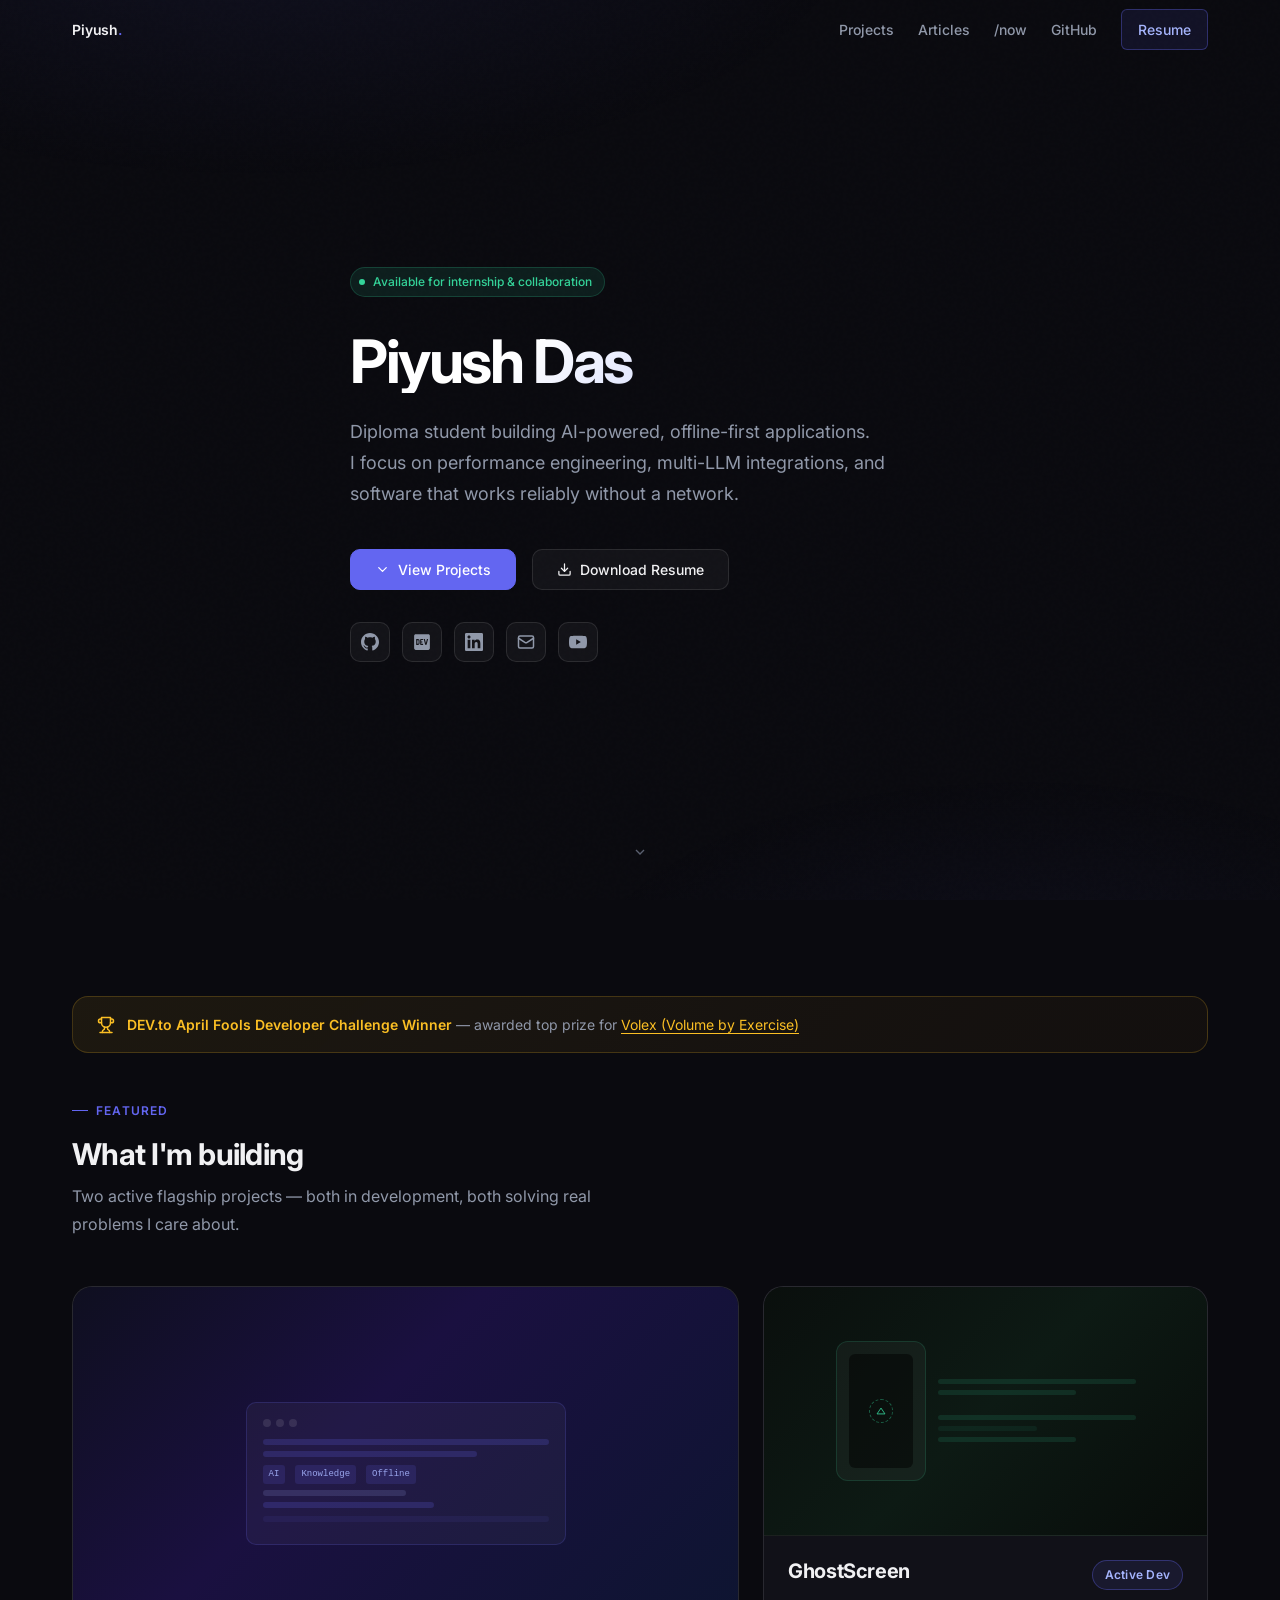
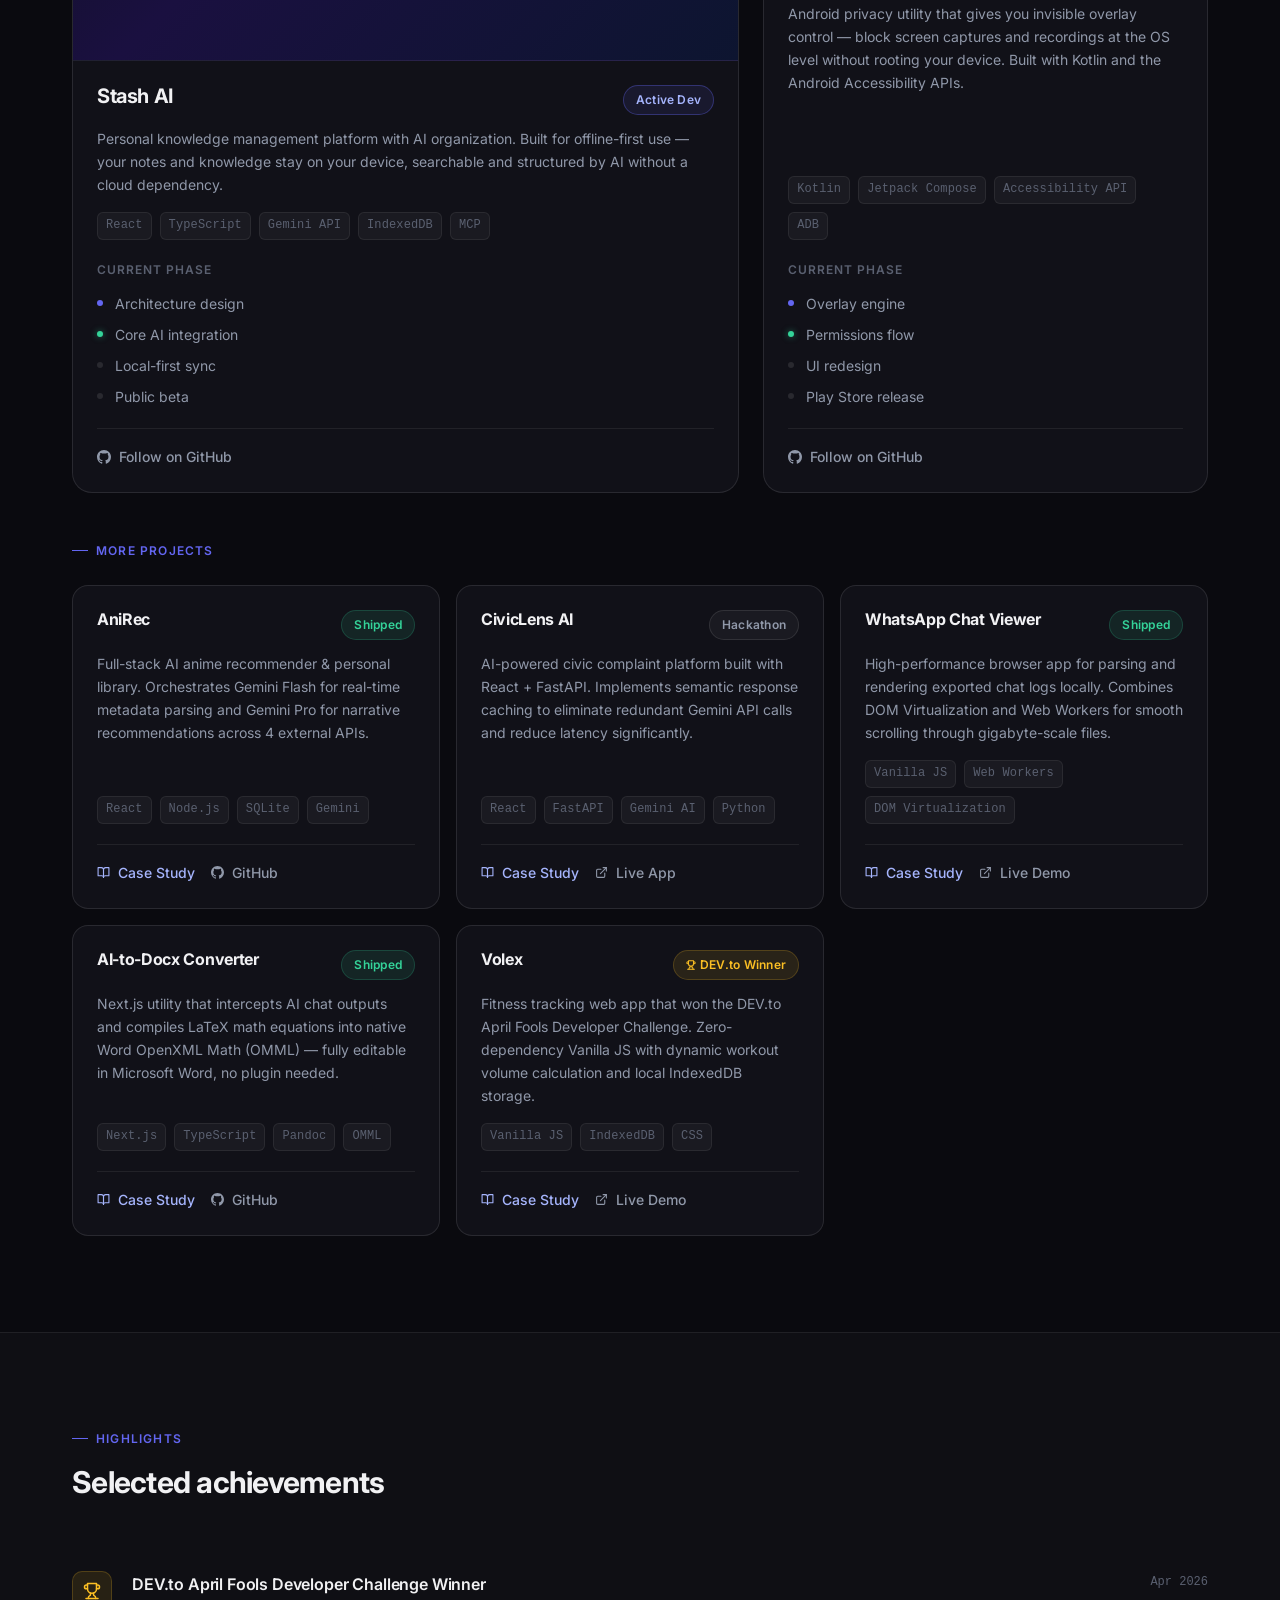
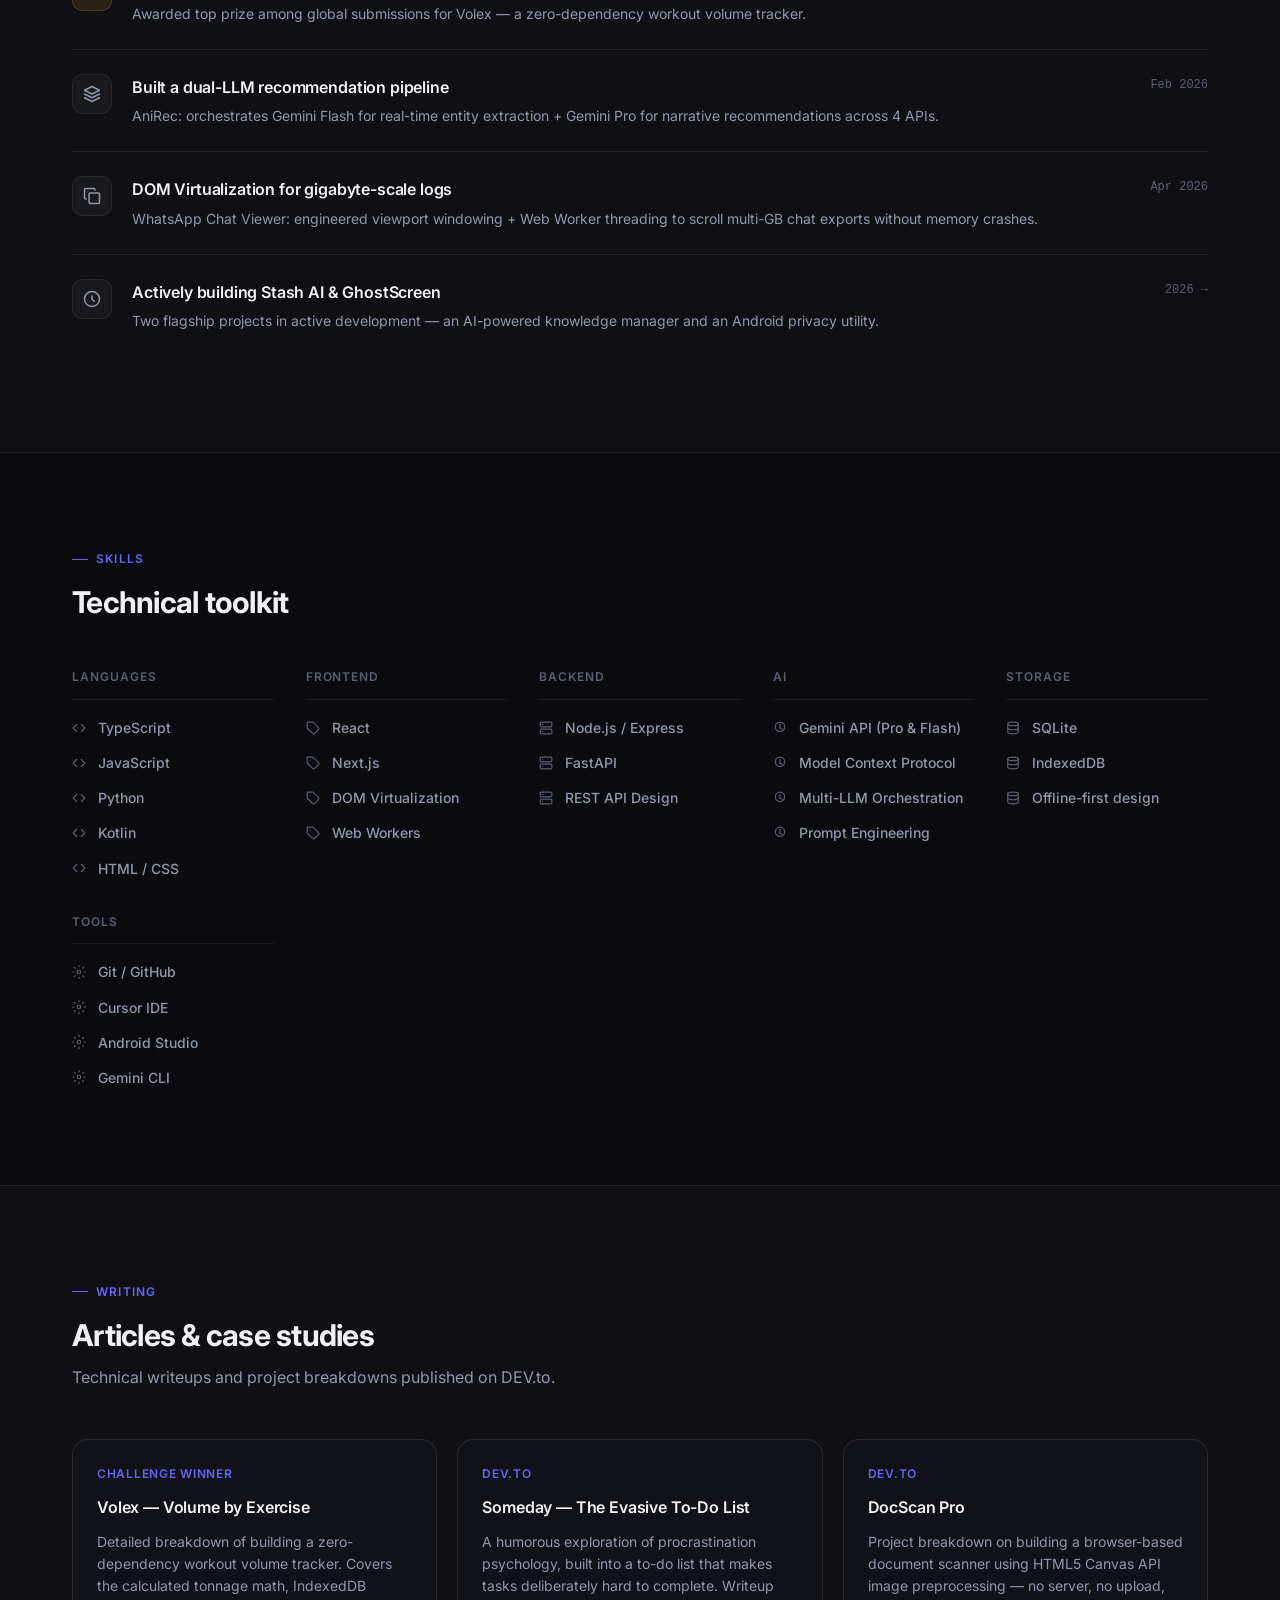
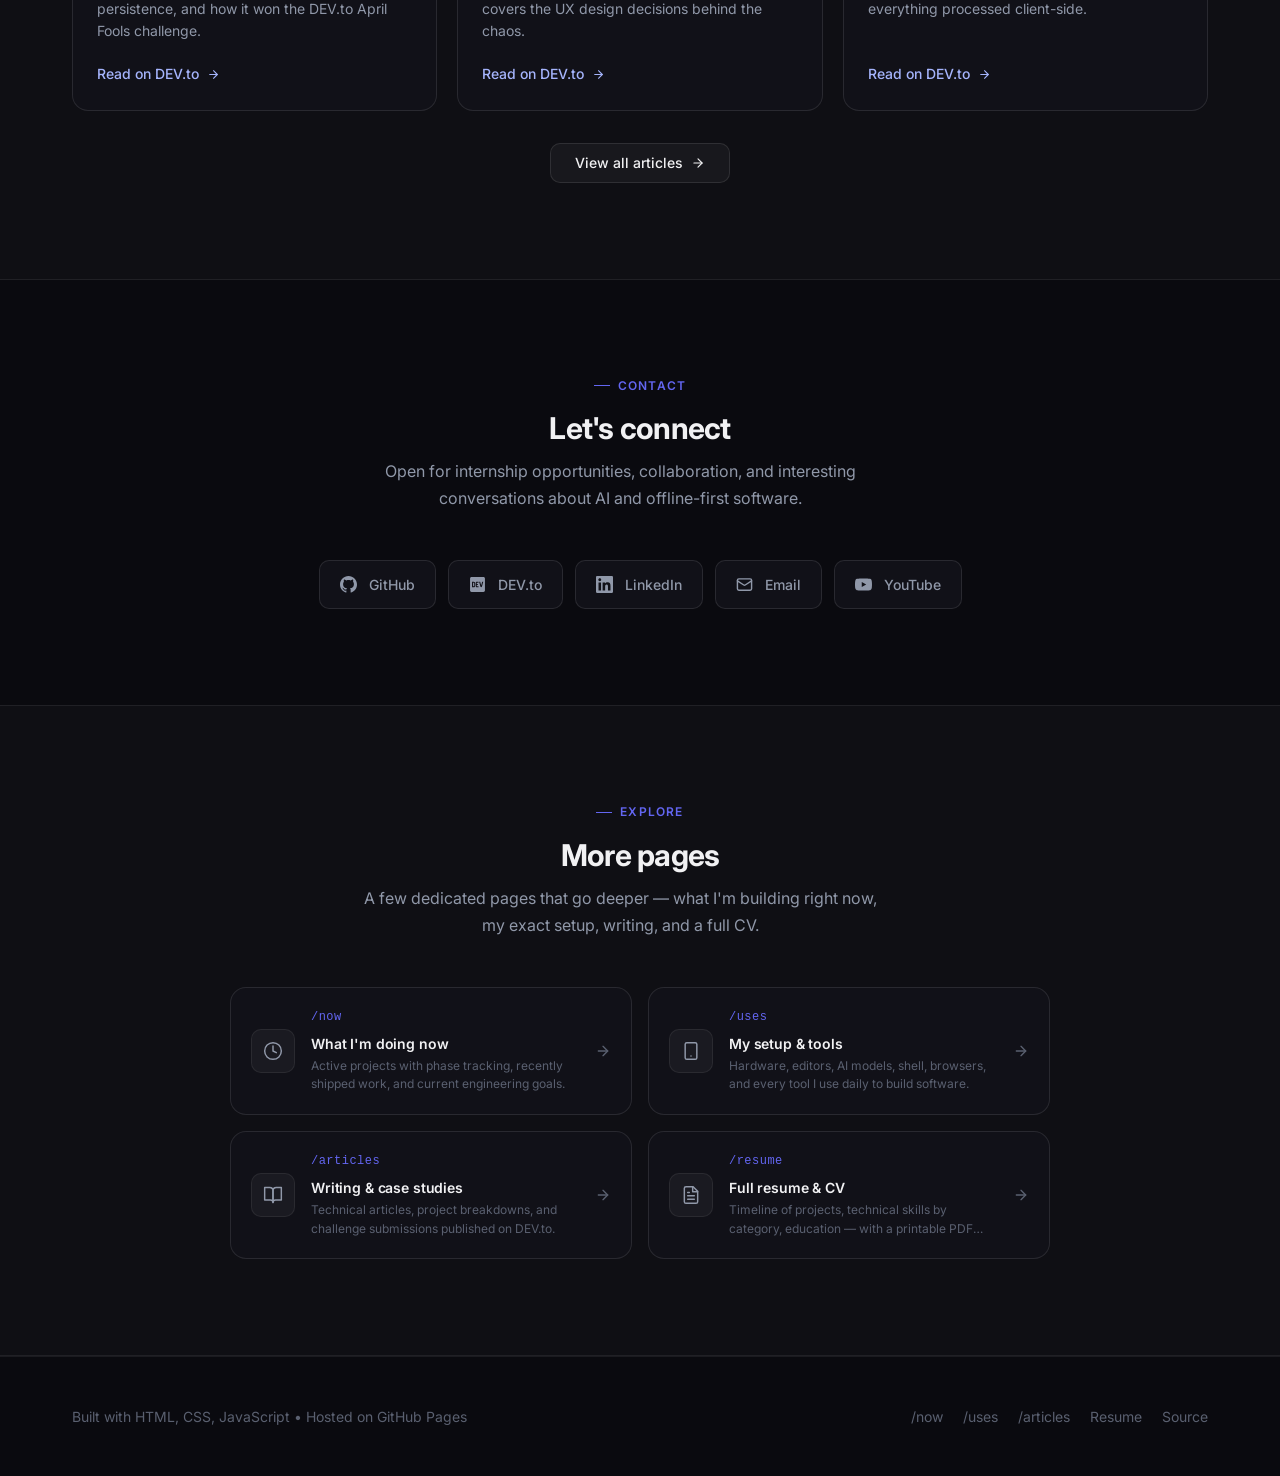
==== commit b0f5a0de: "redesign: Linear/Vercel-inspired portfolio with More pages section - Complete design system: 8px gri" ====
--- a/index.html
+++ b/index.html
@@ -1,315 +1,797 @@
 <!DOCTYPE html>
 <html lang="en">
 <head>
-    <meta charset="UTF-8">
-    <meta name="viewport" content="width=device-width, initial-scale=1.0">
-    
-    <!-- Title & SEO Metadata -->
-    <title>Piyush Das | Diploma Student • Building AI-powered & Offline-first Applications</title>
-    <meta name="description" content="Engineering portfolio of Piyush Das — Diploma student building practical AI-powered web applications with a focus on offline-first architecture, performance, and user experience. DEV.to Challenge Winner.">
-    <meta name="keywords" content="Piyush Das, PiyushDas1624, AI Integration, Offline-First, Gemini API, React, TypeScript, Node.js, Volex, AniRec, WhatsApp Chat Viewer, Stash AI, GhostScreen">
-    <meta name="author" content="Piyush Das (PiyushDas1624)">
-    <link rel="canonical" href="https://piyushdas1624.github.io/">
-
-    <!-- Open Graph / Facebook -->
-    <meta property="og:type" content="website">
-    <meta property="og:url" content="https://piyushdas1624.github.io/">
-    <meta property="og:title" content="Piyush Das | Diploma Student • Building AI-powered & Offline-first Applications">
-    <meta property="og:description" content="Building practical AI-powered web applications with a focus on offline-first architecture, browser performance, and user experience. DEV.to Challenge Winner.">
-    <meta property="og:image" content="https://avatars.githubusercontent.com/u/92461717?v=4">
-
-    <!-- Twitter Card -->
-    <meta name="twitter:card" content="summary_large_image">
-    <meta name="twitter:url" content="https://piyushdas1624.github.io/">
-    <meta name="twitter:title" content="Piyush Das | Diploma Student • Building AI-powered & Offline-first Applications">
-    <meta name="twitter:description" content="Building practical AI-powered web applications with a focus on offline-first architecture, browser performance, and user experience. DEV.to Challenge Winner.">
-    <meta name="twitter:image" content="https://avatars.githubusercontent.com/u/92461717?v=4">
-
-    <!-- PWA Theme Color & Favicon -->
-    <meta name="theme-color" content="#0B0F19">
-    <link rel="icon" type="image/png" href="https://avatars.githubusercontent.com/u/92461717?v=4">
-
-    <!-- JSON-LD Person Schema Markup -->
-    <script type="application/ld+json">
-    {
-      "@context": "https://schema.org",
-      "@type": "Person",
-      "name": "Piyush Das",
-      "alternateName": "PiyushDas1624",
-      "url": "https://piyushdas1624.github.io/",
-      "image": "https://avatars.githubusercontent.com/u/92461717?v=4",
-      "sameAs": [
-        "https://github.com/Piyushdas1624",
-        "https://dev.to/piyushdas1624",
-        "https://linkedin.com/in/piyush-das-7246423a1",
-        "https://youtube.com/@0xEtae"
-      ],
-      "email": "mailto:piyushdas1624@gmail.com",
-      "jobTitle": "Diploma Student & Software Developer",
-      "knowsAbout": [
-        "Software Development",
-        "AI Integration",
-        "Google Gemini API",
-        "Offline-First Architecture",
-        "IndexedDB",
-        "React",
-        "TypeScript",
-        "Node.js",
-        "FastAPI"
-      ],
-      "description": "Piyush Das (PiyushDas1624) is an engineering diploma student building practical AI-powered web applications with a focus on offline-first architecture and web performance."
-    }
-    </script>
-
-    <!-- Google Fonts -->
-    <link rel="preconnect" href="https://fonts.googleapis.com">
-    <link rel="preconnect" href="https://fonts.gstatic.com" crossorigin>
-    <link href="https://fonts.googleapis.com/css2?family=Fira+Code:wght@400;500&family=Inter:wght@300;400;500;600&family=Outfit:wght@400;600;700;800&display=swap" rel="stylesheet">
-    
-    <!-- FontAwesome Icons -->
-    <link rel="stylesheet" href="https://cdnjs.cloudflare.com/ajax/libs/font-awesome/6.4.0/css/all.min.css">
-    
-    <link rel="stylesheet" href="style.css">
+  <meta charset="UTF-8">
+  <meta name="viewport" content="width=device-width, initial-scale=1.0">
+
+  <!-- Title & SEO -->
+  <title>Piyush Das | Building AI-powered & Offline-first Applications</title>
+  <meta name="description" content="Engineering portfolio of Piyush Das — Diploma student building practical AI-powered web applications with a focus on offline-first architecture, performance, and user experience. DEV.to Challenge Winner.">
+  <meta name="keywords" content="Piyush Das, PiyushDas1624, AI Integration, Offline-First, Gemini API, React, TypeScript, Node.js, Stash AI, GhostScreen, AniRec">
+  <meta name="author" content="Piyush Das">
+  <link rel="canonical" href="https://piyushdas1624.github.io/">
+
+  <!-- Open Graph -->
+  <meta property="og:type" content="website">
+  <meta property="og:url" content="https://piyushdas1624.github.io/">
+  <meta property="og:title" content="Piyush Das | Building AI-powered & Offline-first Applications">
+  <meta property="og:description" content="Building practical AI-powered web applications focused on offline-first architecture, performance, and user experience. DEV.to Challenge Winner.">
+  <meta property="og:image" content="https://avatars.githubusercontent.com/u/92461717?v=4">
+
+  <!-- Twitter -->
+  <meta name="twitter:card" content="summary_large_image">
+  <meta name="twitter:url" content="https://piyushdas1624.github.io/">
+  <meta name="twitter:title" content="Piyush Das | Building AI-powered & Offline-first Applications">
+  <meta name="twitter:description" content="Building practical AI-powered web applications focused on offline-first architecture, performance, and user experience.">
+  <meta name="twitter:image" content="https://avatars.githubusercontent.com/u/92461717?v=4">
+
+  <!-- Theme -->
+  <meta name="theme-color" content="#0a0a0f">
+  <link rel="icon" type="image/png" href="https://avatars.githubusercontent.com/u/92461717?v=4">
+
+  <!-- JSON-LD -->
+  <script type="application/ld+json">
+  {
+    "@context": "https://schema.org",
+    "@type": "Person",
+    "name": "Piyush Das",
+    "alternateName": "PiyushDas1624",
+    "url": "https://piyushdas1624.github.io/",
+    "image": "https://avatars.githubusercontent.com/u/92461717?v=4",
+    "sameAs": [
+      "https://github.com/Piyushdas1624",
+      "https://dev.to/piyushdas1624",
+      "https://linkedin.com/in/piyush-das-7246423a1",
+      "https://youtube.com/@0xEtae"
+    ],
+    "email": "mailto:piyushdas1624@gmail.com",
+    "jobTitle": "Diploma Student & Software Developer",
+    "knowsAbout": ["Software Development","AI Integration","Google Gemini API","Offline-First Architecture","IndexedDB","React","TypeScript","Node.js","FastAPI"],
+    "description": "Piyush Das is an engineering diploma student building practical AI-powered web applications with a focus on offline-first architecture and web performance."
+  }
+  </script>
+
+  <!-- Fonts -->
+  <link rel="preconnect" href="https://fonts.googleapis.com">
+  <link rel="preconnect" href="https://fonts.gstatic.com" crossorigin>
+  <link href="https://fonts.googleapis.com/css2?family=Inter:wght@300;400;500;600;700&display=swap" rel="stylesheet">
+
+  <link rel="stylesheet" href="style.css">
 </head>
 <body>
-    <div class="noise-overlay"></div>
-    
-    <!-- Dynamic Background Orbs -->
-    <div class="bg-orb orb-1"></div>
-    <div class="bg-orb orb-2"></div>
-    <div class="bg-orb orb-3"></div>
-    
-    <header class="hero section">
-        <div class="container hero-container">
-            <h1 class="gradient-text">Piyush Das</h1>
-            <h2 class="subtitle">Diploma Student <span style="color: var(--accent-indigo);">&bull;</span> Building AI-powered & Offline-first Applications</h2>
-            <p class="tagline">Engineering diploma student focused on client-side optimization, multi-LLM integrations, and robust offline-first software.</p>
-            
-            <div class="social-links" style="flex-wrap: wrap;">
-                <a href="resume.html" class="glass-btn" style="background: var(--accent-indigo); color: #fff; border-color: rgba(255,255,255,0.2);">
-                    <i class="fa-solid fa-file-lines"></i> View Resume / CV
-                </a>
-                <a href="now.html" class="glass-btn" style="background: rgba(16, 185, 129, 0.12); color: var(--accent-emerald); border-color: rgba(16, 185, 129, 0.3);">
-                    <i class="fa-solid fa-clock-rotate-left"></i> What I'm Doing Now (/now)
-                </a>
-                <a href="uses.html" class="glass-btn" style="background: rgba(6, 182, 212, 0.12); color: var(--accent-cyan); border-color: rgba(6, 182, 212, 0.3);">
-                    <i class="fa-solid fa-screwdriver-wrench"></i> What I Use (/uses)
-                </a>
-                <a href="articles.html" class="glass-btn" style="background: rgba(139, 92, 246, 0.12); color: #A5B4FC; border-color: rgba(139, 92, 246, 0.3);">
-                    <i class="fa-solid fa-pen-nib"></i> Articles (/articles)
-                </a>
-                <a href="https://github.com/Piyushdas1624" target="_blank" rel="noopener noreferrer" class="social-btn glass-btn" aria-label="GitHub">
-                    <i class="fa-brands fa-github"></i>
-                </a>
-                <a href="https://dev.to/piyushdas1624" target="_blank" rel="noopener noreferrer" class="social-btn glass-btn" aria-label="DEV.to">
-                    <i class="fa-brands fa-dev"></i>
-                </a>
-                <a href="https://linkedin.com/in/piyush-das-7246423a1" target="_blank" rel="noopener noreferrer" class="social-btn glass-btn" aria-label="LinkedIn">
-                    <i class="fa-brands fa-linkedin-in"></i>
-                </a>
-                <a href="mailto:piyushdas1624@gmail.com" class="social-btn glass-btn" aria-label="Email">
-                    <i class="fa-solid fa-envelope"></i>
-                </a>
-            </div>
-            <p style="margin-top: 1rem; color: var(--text-dim); font-size: 0.9rem;"><i class="fa-solid fa-location-dot"></i> India</p>
-        </div>
-    </header>
-
-    <main>
-        <!-- About Section -->
-        <section class="section about">
-            <div class="container">
-                <h3 class="section-title">Engineering Summary</h3>
-                <div class="glass-card highlight-card">
-                    <p class="body-text" style="color: var(--text-main); font-size: 1.05rem;">
-                        Engineering diploma student specializing in leveraging AI APIs (Google Gemini, Model Context Protocol) to build practical, intelligent web applications. Focused on client-side optimization techniques—including DOM virtualization for gigabyte-scale log processing, client-side Math LaTeX parsing, and local-first browser storage architectures.
-                    </p>
-                    <div class="award-banner">
-                        <i class="fa-solid fa-trophy" style="font-size: 1.25rem;"></i>
-                        <span><strong>DEV.to April Fools Developer Challenge Winner</strong> for <a href="https://dev.to/devteam/congrats-to-the-april-fools-challenge-winners-l8f" target="_blank" rel="noopener" style="color: #FBBF24; text-decoration: underline;">Volex (Volume by Exercise)</a></span>
+
+  <!-- Ambient background -->
+  <div class="bg-grain" aria-hidden="true"></div>
+  <div class="bg-gradient" aria-hidden="true"></div>
+
+  <!-- ── NAVIGATION ─────────────────────────────────────────────────── -->
+  <nav class="nav" role="navigation" aria-label="Main navigation" id="main-nav">
+    <div class="nav-inner">
+      <a href="index.html" class="nav-logo" aria-label="Piyush Das — home">
+        Piyush<span>.</span>
+      </a>
+      <div class="nav-links" role="list">
+        <a href="#projects" class="nav-link" role="listitem">Projects</a>
+        <a href="articles.html" class="nav-link" role="listitem">Articles</a>
+        <a href="now.html" class="nav-link" role="listitem">/now</a>
+        <a href="https://github.com/Piyushdas1624" class="nav-link" target="_blank" rel="noopener noreferrer" role="listitem">GitHub</a>
+        <a href="resume.html" class="nav-cta">Resume</a>
+      </div>
+    </div>
+  </nav>
+
+  <!-- ── HERO ───────────────────────────────────────────────────────── -->
+  <header class="hero" id="hero">
+    <div class="container">
+      <div class="hero-inner">
+
+        <div class="hero-badge reveal">
+          <span class="hero-badge-dot" aria-hidden="true"></span>
+          Available for internship &amp; collaboration
+        </div>
+
+        <div class="hero-title reveal reveal-delay-1">
+          <h1 class="display-xl gradient-text">Piyush Das</h1>
+        </div>
+
+        <p class="hero-bio reveal reveal-delay-2">
+          Diploma student building AI-powered, offline-first applications.<br>
+          I focus on performance engineering, multi-LLM integrations, and
+          software that works reliably without a network.
+        </p>
+
+        <div class="hero-actions reveal reveal-delay-3">
+          <a href="#projects" class="btn btn-primary">
+            <!-- Arrow down icon -->
+            <svg width="15" height="15" viewBox="0 0 24 24" fill="none" stroke="currentColor" stroke-width="2" stroke-linecap="round" stroke-linejoin="round" aria-hidden="true"><path d="m6 9 6 6 6-6"/></svg>
+            View Projects
+          </a>
+          <a href="Piyush_Das_CV.pdf" class="btn btn-secondary" download="Piyush_Das_CV.pdf">
+            <!-- Download icon -->
+            <svg width="15" height="15" viewBox="0 0 24 24" fill="none" stroke="currentColor" stroke-width="2" stroke-linecap="round" stroke-linejoin="round" aria-hidden="true"><path d="M21 15v4a2 2 0 0 1-2 2H5a2 2 0 0 1-2-2v-4"/><polyline points="7 10 12 15 17 10"/><line x1="12" y1="15" x2="12" y2="3"/></svg>
+            Download Resume
+          </a>
+        </div>
+
+        <div class="hero-socials reveal reveal-delay-4" aria-label="Social links">
+          <a href="https://github.com/Piyushdas1624" class="btn-icon" target="_blank" rel="noopener noreferrer" aria-label="GitHub profile">
+            <svg width="18" height="18" viewBox="0 0 24 24" fill="currentColor" aria-hidden="true"><path d="M12 0c-6.626 0-12 5.373-12 12 0 5.302 3.438 9.8 8.207 11.387.599.111.793-.261.793-.577v-2.234c-3.338.726-4.033-1.416-4.033-1.416-.546-1.387-1.333-1.756-1.333-1.756-1.089-.745.083-.729.083-.729 1.205.084 1.839 1.237 1.839 1.237 1.07 1.834 2.807 1.304 3.492.997.107-.775.418-1.305.762-1.604-2.665-.305-5.467-1.334-5.467-5.931 0-1.311.469-2.381 1.236-3.221-.124-.303-.535-1.524.117-3.176 0 0 1.008-.322 3.301 1.23.957-.266 1.983-.399 3.003-.404 1.02.005 2.047.138 3.006.404 2.291-1.552 3.297-1.23 3.297-1.23.653 1.653.242 2.874.118 3.176.77.84 1.235 1.911 1.235 3.221 0 4.609-2.807 5.624-5.479 5.921.43.372.823 1.102.823 2.222v3.293c0 .319.192.694.801.576 4.765-1.589 8.199-6.086 8.199-11.386 0-6.627-5.373-12-12-12z"/></svg>
+          </a>
+          <a href="https://dev.to/piyushdas1624" class="btn-icon" target="_blank" rel="noopener noreferrer" aria-label="DEV.to profile">
+            <svg width="18" height="18" viewBox="0 0 448 512" fill="currentColor" aria-hidden="true"><path d="M120.12 208.29c-3.88-2.9-7.77-4.35-11.65-4.35H91.03v104.47h17.45c3.88 0 7.77-1.45 11.65-4.35 3.88-2.9 5.82-7.25 5.82-13.06v-69.65c-.01-5.8-1.96-10.16-5.83-13.06zM404.1 32H43.9C19.7 32 .06 51.59 0 75.8v360.4C.06 460.41 19.7 480 43.9 480h360.2c24.21 0 43.84-19.59 43.9-43.8V75.8c-.06-24.21-19.7-43.8-43.9-43.8zM154.2 291.19c0 18.81-11.61 47.31-48.36 47.25h-46.4V172.98h47.38c35.44 0 47.36 28.46 47.37 47.28l.01 70.93zm100.68-88.66H201.6v38.42h32.57v29.57H201.6v38.41h53.29v29.57h-62.18c-11.16.29-20.44-8.53-20.72-19.69V193.7c-.27-11.15 8.56-20.41 19.71-20.69h63.19l-.01 29.52zm103.64 115.29c-13.2 30.75-36.85 24.63-47.44 0l-38.53-144.8h32.57l29.71 113.72 29.57-113.72h32.58l-38.46 144.8z"/></svg>
+          </a>
+          <a href="https://linkedin.com/in/piyush-das-7246423a1" class="btn-icon" target="_blank" rel="noopener noreferrer" aria-label="LinkedIn profile">
+            <svg width="18" height="18" viewBox="0 0 24 24" fill="currentColor" aria-hidden="true"><path d="M20.447 20.452h-3.554v-5.569c0-1.328-.027-3.037-1.852-3.037-1.853 0-2.136 1.445-2.136 2.939v5.667H9.351V9h3.414v1.561h.046c.477-.9 1.637-1.85 3.37-1.85 3.601 0 4.267 2.37 4.267 5.455v6.286zM5.337 7.433c-1.144 0-2.063-.926-2.063-2.065 0-1.138.92-2.063 2.063-2.063 1.14 0 2.064.925 2.064 2.063 0 1.139-.925 2.065-2.064 2.065zm1.782 13.019H3.555V9h3.564v11.452zM22.225 0H1.771C.792 0 0 .774 0 1.729v20.542C0 23.227.792 24 1.771 24h20.451C23.2 24 24 23.227 24 22.271V1.729C24 .774 23.2 0 22.222 0h.003z"/></svg>
+          </a>
+          <a href="mailto:piyushdas1624@gmail.com" class="btn-icon" aria-label="Send email to Piyush Das">
+            <svg width="18" height="18" viewBox="0 0 24 24" fill="none" stroke="currentColor" stroke-width="2" stroke-linecap="round" stroke-linejoin="round" aria-hidden="true"><rect width="20" height="16" x="2" y="4" rx="2"/><path d="m22 7-8.97 5.7a1.94 1.94 0 0 1-2.06 0L2 7"/></svg>
+          </a>
+          <a href="https://youtube.com/@0xEtae" class="btn-icon" target="_blank" rel="noopener noreferrer" aria-label="YouTube channel">
+            <svg width="18" height="18" viewBox="0 0 24 24" fill="currentColor" aria-hidden="true"><path d="M23.498 6.186a3.016 3.016 0 0 0-2.122-2.136C19.505 3.545 12 3.545 12 3.545s-7.505 0-9.377.505A3.017 3.017 0 0 0 .502 6.186C0 8.07 0 12 0 12s0 3.93.502 5.814a3.016 3.016 0 0 0 2.122 2.136c1.871.505 9.376.505 9.376.505s7.505 0 9.377-.505a3.015 3.015 0 0 0 2.122-2.136C24 15.93 24 12 24 12s0-3.93-.502-5.814zM9.545 15.568V8.432L15.818 12l-6.273 3.568z"/></svg>
+          </a>
+        </div>
+
+      </div>
+    </div>
+
+    <div class="hero-scroll" aria-hidden="true">
+      <svg width="16" height="16" viewBox="0 0 24 24" fill="none" stroke="currentColor" stroke-width="2"><path d="m6 9 6 6 6-6"/></svg>
+    </div>
+  </header>
+
+  <main>
+
+    <!-- ── FEATURED PROJECTS ───────────────────────────────────────── -->
+    <section class="section" id="projects" aria-labelledby="projects-heading">
+      <div class="container">
+
+        <!-- Award banner -->
+        <div class="award-banner reveal" role="note" aria-label="Achievement">
+          <svg width="18" height="18" viewBox="0 0 24 24" fill="none" stroke="currentColor" stroke-width="2" stroke-linecap="round" stroke-linejoin="round" aria-hidden="true"><path d="M6 9H4.5a2.5 2.5 0 0 1 0-5H6"/><path d="M18 9h1.5a2.5 2.5 0 0 0 0-5H18"/><path d="M4 22h16"/><path d="M10 14.66V17c0 .55-.47.98-.97 1.21C7.85 18.75 7 20.24 7 22"/><path d="M14 14.66V17c0 .55.47.98.97 1.21C16.15 18.75 17 20.24 17 22"/><path d="M18 2H6v7a6 6 0 0 0 12 0V2Z"/></svg>
+          <p class="award-banner-text">
+            <strong>DEV.to April Fools Developer Challenge Winner</strong> —
+            awarded top prize for <a href="https://dev.to/devteam/congrats-to-the-april-fools-challenge-winners-l8f" target="_blank" rel="noopener" class="award-banner-link">Volex (Volume by Exercise)</a>
+          </p>
+        </div>
+
+        <div class="section-header">
+          <div class="eyebrow reveal">Featured</div>
+          <h2 class="section-title reveal reveal-delay-1" id="projects-heading">What I'm building</h2>
+          <p class="section-desc reveal reveal-delay-2">Two active flagship projects — both in development, both solving real problems I care about.</p>
+        </div>
+
+        <!-- Two large flagship cards -->
+        <div class="featured-grid" role="list" aria-label="Flagship projects">
+
+          <!-- Stash AI -->
+          <article class="project-card reveal" role="listitem" aria-label="Stash AI project">
+            <div class="project-visual project-visual-stash" role="img" aria-label="Stash AI interface preview">
+              <div class="stash-mock">
+                <div class="stash-mock-bar">
+                  <div class="stash-mock-dot"></div>
+                  <div class="stash-mock-dot"></div>
+                  <div class="stash-mock-dot"></div>
+                </div>
+                <div class="stash-mock-line w-full"></div>
+                <div class="stash-mock-line w-3q"></div>
+                <div style="margin: 8px 0 6px;">
+                  <span class="stash-mock-tag">AI</span>
+                  <span class="stash-mock-tag">Knowledge</span>
+                  <span class="stash-mock-tag">Offline</span>
+                </div>
+                <div class="stash-mock-line w-half"></div>
+                <div class="stash-mock-line w-2q"></div>
+                <div class="stash-mock-line w-full" style="margin-top: 8px; opacity: 0.4;"></div>
+              </div>
+            </div>
+
+            <div class="project-body">
+              <div class="project-top">
+                <h3 class="project-name">Stash AI</h3>
+                <span class="badge badge-accent">Active Dev</span>
+              </div>
+              <p class="project-desc">
+                Personal knowledge management platform with AI organization. Built for offline-first use — your notes and knowledge stay on your device, searchable and structured by AI without a cloud dependency.
+              </p>
+              <div class="project-stack" aria-label="Technology stack">
+                <span class="stack-chip">React</span>
+                <span class="stack-chip">TypeScript</span>
+                <span class="stack-chip">Gemini API</span>
+                <span class="stack-chip">IndexedDB</span>
+                <span class="stack-chip">MCP</span>
+              </div>
+
+              <!-- Status phases — no progress bars -->
+              <div class="status-phase" style="margin-bottom: 1.25rem;">
+                <p class="status-phase-label">Current phase</p>
+                <div class="now-phase-list">
+                  <div class="phase-item">
+                    <span class="phase-dot done" aria-hidden="true"></span>
+                    Architecture design
+                  </div>
+                  <div class="phase-item">
+                    <span class="phase-dot active" aria-hidden="true"></span>
+                    Core AI integration
+                  </div>
+                  <div class="phase-item">
+                    <span class="phase-dot pending" aria-hidden="true"></span>
+                    Local-first sync
+                  </div>
+                  <div class="phase-item">
+                    <span class="phase-dot pending" aria-hidden="true"></span>
+                    Public beta
+                  </div>
+                </div>
+              </div>
+
+              <div class="project-links">
+                <a href="https://github.com/Piyushdas1624" target="_blank" rel="noopener noreferrer" class="project-link">
+                  <svg width="14" height="14" viewBox="0 0 24 24" fill="currentColor" aria-hidden="true"><path d="M12 0c-6.626 0-12 5.373-12 12 0 5.302 3.438 9.8 8.207 11.387.599.111.793-.261.793-.577v-2.234c-3.338.726-4.033-1.416-4.033-1.416-.546-1.387-1.333-1.756-1.333-1.756-1.089-.745.083-.729.083-.729 1.205.084 1.839 1.237 1.839 1.237 1.07 1.834 2.807 1.304 3.492.997.107-.775.418-1.305.762-1.604-2.665-.305-5.467-1.334-5.467-5.931 0-1.311.469-2.381 1.236-3.221-.124-.303-.535-1.524.117-3.176 0 0 1.008-.322 3.301 1.23.957-.266 1.983-.399 3.003-.404 1.02.005 2.047.138 3.006.404 2.291-1.552 3.297-1.23 3.297-1.23.653 1.653.242 2.874.118 3.176.77.84 1.235 1.911 1.235 3.221 0 4.609-2.807 5.624-5.479 5.921.43.372.823 1.102.823 2.222v3.293c0 .319.192.694.801.576 4.765-1.589 8.199-6.086 8.199-11.386 0-6.627-5.373-12-12-12z"/></svg>
+                  Follow on GitHub
+                </a>
+              </div>
+            </div>
+          </article>
+
+          <!-- GhostScreen -->
+          <article class="project-card reveal reveal-delay-1" role="listitem" aria-label="GhostScreen project">
+            <div class="project-visual project-visual-ghost" role="img" aria-label="GhostScreen Android app preview">
+              <div class="ghost-mock">
+                <div class="ghost-phone">
+                  <div class="ghost-phone-screen">
+                    <div class="ghost-overlay-icon" aria-hidden="true">
+                      <svg width="10" height="10" viewBox="0 0 24 24" fill="none" stroke="#34d399" stroke-width="2" aria-hidden="true"><path d="M2.5 19 12 5l9.5 14H2.5Z"/></svg>
                     </div>
+                  </div>
                 </div>
-            </div>
-        </section>
-
-        <!-- What I'm Learning Section -->
-        <section class="section learning">
-            <div class="container">
-                <h3 class="section-title">What I'm Currently Exploring & Learning</h3>
-                <div class="glass-card">
-                    <div class="tags">
-                        <span class="tag"><i class="fa-solid fa-graduation-cap" style="color: var(--accent-emerald); margin-right: 0.4rem;"></i> Model Context Protocol (MCP)</span>
-                        <span class="tag"><i class="fa-solid fa-graduation-cap" style="color: var(--accent-emerald); margin-right: 0.4rem;"></i> Multi-Agent Workflows</span>
-                        <span class="tag"><i class="fa-solid fa-graduation-cap" style="color: var(--accent-emerald); margin-right: 0.4rem;"></i> Vector Databases & RAG</span>
-                        <span class="tag"><i class="fa-solid fa-graduation-cap" style="color: var(--accent-emerald); margin-right: 0.4rem;"></i> Advanced PostgreSQL & Index Optimization</span>
-                        <span class="tag"><i class="fa-solid fa-graduation-cap" style="color: var(--accent-emerald); margin-right: 0.4rem;"></i> FastAPI Async Architecture</span>
-                    </div>
+                <div class="ghost-info">
+                  <div class="ghost-info-line w-full"></div>
+                  <div class="ghost-info-line w-3q"></div>
+                  <div style="height: 8px;"></div>
+                  <div class="ghost-info-line w-full"></div>
+                  <div class="ghost-info-line w-half"></div>
+                  <div class="ghost-info-line w-3q"></div>
                 </div>
-            </div>
-        </section>
-
-        <!-- Timeline & Key Milestones Section -->
-        <section class="section timeline-section">
-            <div class="container">
-                <h3 class="section-title">Project Timeline & Milestones</h3>
-                <div class="grid">
-                    <div class="glass-card">
-                        <span class="badge winner-badge">April 2026</span>
-                        <h4 style="margin-top: 0.75rem;">🏆 DEV.to Challenge Winner</h4>
-                        <p style="color: var(--text-muted); font-size: 0.95rem; margin-top: 0.4rem;">Awarded top prize in official DEV.to April Fools Developer Challenge for Volex.</p>
-                    </div>
-                    <div class="glass-card">
-                        <span class="badge">February 2026</span>
-                        <h4 style="margin-top: 0.75rem;">⚡ AniRec AI Platform</h4>
-                        <p style="color: var(--text-muted); font-size: 0.95rem; margin-top: 0.4rem;">Built full-stack AI recommender combining Gemini Flash for entity parsing and Gemini Pro for narrative recommendations.</p>
-                    </div>
-                    <div class="glass-card">
-                        <span class="badge">April 2026</span>
-                        <h4 style="margin-top: 0.75rem;">💬 Browser Virtualization</h4>
-                        <p style="color: var(--text-muted); font-size: 0.95rem; margin-top: 0.4rem;">Engineered DOM Virtualization and Web Worker thread parser for gigabyte-scale WhatsApp chat logs.</p>
-                    </div>
-                    <div class="glass-card">
-                        <span class="badge">July 2026</span>
-                        <h4 style="margin-top: 0.75rem;">🏛️ CivicLens AI Hackathon</h4>
-                        <p style="color: var(--text-muted); font-size: 0.95rem; margin-top: 0.4rem;">Built FastAPI + React civic triage platform implementing semantic caching for AI endpoints.</p>
-                    </div>
+              </div>
+            </div>
+
+            <div class="project-body">
+              <div class="project-top">
+                <h3 class="project-name">GhostScreen</h3>
+                <span class="badge badge-accent">Active Dev</span>
+              </div>
+              <p class="project-desc">
+                Android privacy utility that gives you invisible overlay control — block screen captures and recordings at the OS level without rooting your device. Built with Kotlin and the Android Accessibility APIs.
+              </p>
+              <div class="project-stack" aria-label="Technology stack">
+                <span class="stack-chip">Kotlin</span>
+                <span class="stack-chip">Jetpack Compose</span>
+                <span class="stack-chip">Accessibility API</span>
+                <span class="stack-chip">ADB</span>
+              </div>
+
+              <div class="status-phase" style="margin-bottom: 1.25rem;">
+                <p class="status-phase-label">Current phase</p>
+                <div class="now-phase-list">
+                  <div class="phase-item">
+                    <span class="phase-dot done" aria-hidden="true"></span>
+                    Overlay engine
+                  </div>
+                  <div class="phase-item">
+                    <span class="phase-dot active" aria-hidden="true"></span>
+                    Permissions flow
+                  </div>
+                  <div class="phase-item">
+                    <span class="phase-dot pending" aria-hidden="true"></span>
+                    UI redesign
+                  </div>
+                  <div class="phase-item">
+                    <span class="phase-dot pending" aria-hidden="true"></span>
+                    Play Store release
+                  </div>
                 </div>
-            </div>
-        </section>
-
-        <!-- Selected Projects Section -->
-        <section class="section projects">
-            <div class="container">
-                <h3 class="section-title">Projects & Technical Case Studies</h3>
-                <div class="masonry-grid">
-
-                    <!-- Flagship Active Projects -->
-                    <div class="glass-card project-card">
-                        <div>
-                            <div class="project-header">
-                                <h4>🧠 Stash AI</h4>
-                                <span class="badge" style="background: rgba(139, 92, 246, 0.15); color: #A5B4FC; border-color: rgba(139, 92, 246, 0.3);">In Active Dev</span>
-                            </div>
-                            <p style="color: var(--text-muted); font-size: 0.95rem;">Personal knowledge management project currently under active development. Focusing on architecture design, documentation, and establishing core AI organization foundations.</p>
-                        </div>
-                    </div>
-
-                    <div class="glass-card project-card">
-                        <div>
-                            <div class="project-header">
-                                <h4>👻 GhostScreen</h4>
-                                <span class="badge" style="background: rgba(139, 92, 246, 0.15); color: #A5B4FC; border-color: rgba(139, 92, 246, 0.3);">In Active Dev</span>
-                            </div>
-                            <p style="color: var(--text-muted); font-size: 0.95rem;">Android privacy utility currently under active development. Current work includes improving application architecture, technical documentation, and core screen functionality.</p>
-                        </div>
-                    </div>
-
-                    <!-- Shipped Projects -->
-                    <div class="glass-card project-card">
-                        <div>
-                            <div class="project-header">
-                                <h4>⚡ AniRec</h4>
-                                <span class="badge">Full-Stack Engineer</span>
-                            </div>
-                            <p style="color: var(--text-muted); font-size: 0.95rem;">Full-stack AI Anime Recommender & Personal Library built with <strong>React, TypeScript, Node.js, and SQLite</strong>. Orchestrates <strong>Gemini Flash</strong> for real-time metadata parsing and <strong>Gemini Pro</strong> for context-aware recommendations.</p>
-                        </div>
-                        <div class="project-links">
-                            <a href="projects/anirec.html" class="link-btn"><i class="fa-solid fa-book-open"></i> Read Case Study</a>
-                            <a href="https://github.com/Piyushdas1624/AniRec" target="_blank" rel="noopener" class="link-btn"><i class="fa-brands fa-github"></i> Repository</a>
-                        </div>
-                    </div>
-
-                    <div class="glass-card project-card">
-                        <div>
-                            <div class="project-header">
-                                <h4>🏛️ CivicLens AI</h4>
-                                <span class="badge">Hackathon Submission</span>
-                            </div>
-                            <p style="color: var(--text-muted); font-size: 0.95rem;">AI-powered civic complaint reporting platform built with <strong>React frontend, FastAPI backend, and Gemini AI analysis</strong>. Implements semantic response caching to eliminate redundant API calls.</p>
-                        </div>
-                        <div class="project-links">
-                            <a href="projects/civiclens.html" class="link-btn"><i class="fa-solid fa-book-open"></i> Read Case Study</a>
-                            <a href="https://civiclens-ai-one.vercel.app" target="_blank" rel="noopener" class="link-btn"><i class="fa-solid fa-arrow-up-right-from-square"></i> Live App</a>
-                        </div>
-                    </div>
-
-                    <div class="glass-card project-card">
-                        <div>
-                            <div class="project-header">
-                                <h4>💬 WhatsApp Chat Viewer</h4>
-                                <span class="badge">Frontend Engineer</span>
-                            </div>
-                            <p style="color: var(--text-muted); font-size: 0.95rem;">High-performance web app for parsing and rendering exported WhatsApp chat logs locally in browser memory. Combines <strong>DOM Virtualization (Windowing)</strong> and <strong>Web Workers</strong> for smooth scrolling through large chat files.</p>
-                        </div>
-                        <div class="project-links">
-                            <a href="projects/whatsapp-viewer.html" class="link-btn"><i class="fa-solid fa-book-open"></i> Read Case Study</a>
-                            <a href="https://piyushdas1624.github.io/whatsapp_chat_viewer/" target="_blank" rel="noopener" class="link-btn"><i class="fa-solid fa-arrow-up-right-from-square"></i> Live Demo</a>
-                        </div>
-                    </div>
-
-                    <div class="glass-card project-card">
-                        <div>
-                            <div class="project-header">
-                                <h4>📄 AI-to-Docx Converter</h4>
-                                <span class="badge">Software Engineer</span>
-                            </div>
-                            <p style="color: var(--text-muted); font-size: 0.95rem;">Specialized document conversion utility built with <strong>Next.js and TypeScript</strong>. Intercepts AI chat outputs (ChatGPT, Gemini) and compiles LaTeX math equations into native OpenXML Math (OMML) for editable Word documents.</p>
-                        </div>
-                        <div class="project-links">
-                            <a href="projects/ai-docx.html" class="link-btn"><i class="fa-solid fa-book-open"></i> Read Case Study</a>
-                            <a href="https://github.com/Piyushdas1624/AI-to-Docx-Converter" target="_blank" rel="noopener" class="link-btn"><i class="fa-brands fa-github"></i> Repository</a>
-                        </div>
-                    </div>
-
-                    <div class="glass-card project-card">
-                        <div>
-                            <div class="project-header">
-                                <h4>🏆 Volex</h4>
-                                <span class="badge winner-badge">DEV.to Winner</span>
-                            </div>
-                            <p style="color: var(--text-muted); font-size: 0.95rem;">Fitness tracking web application that <strong>won the DEV.to April Fools Developer Challenge</strong>. Features dynamic workout volume calculation ($Volume = Weight \times Reps \times Sets$), local IndexedDB data storage, and zero-dependency vanilla JS performance.</p>
-                        </div>
-                        <div class="project-links">
-                            <a href="projects/volex.html" class="link-btn"><i class="fa-solid fa-book-open"></i> Read Case Study</a>
-                            <a href="https://piyushdas1624.github.io/volex/" target="_blank" rel="noopener" class="link-btn"><i class="fa-solid fa-arrow-up-right-from-square"></i> Live Demo</a>
-                        </div>
-                    </div>
-
-                </div>
-            </div>
-        </section>
-
-        <!-- DEV.to Writing Section -->
-        <section class="section april-fools">
-            <div class="container">
-                <h3 class="section-title">DEV.to Writing & Submissions 🎭</h3>
-                <div class="grid">
-                    <div class="glass-card">
-                        <h4>📋 Someday</h4>
-                        <p style="color: var(--text-muted); font-size: 0.95rem; margin-top: 0.4rem;">The evasive to-do list app designed around procrastination psychology.</p>
-                        <a href="https://dev.to/piyushdas1624/someday-the-evasive-to-do-list-5a4f" target="_blank" rel="noopener" class="link-btn" style="margin-top: 1rem; display: inline-flex;">Article & Video <i class="fa-solid fa-arrow-right"></i></a>
-                    </div>
-                    <div class="glass-card">
-                        <h4>📸 DocScan Pro</h4>
-                        <p style="color: var(--text-muted); font-size: 0.95rem; margin-top: 0.4rem;">Web document scanner utilizing in-browser canvas preprocessing.</p>
-                        <a href="https://dev.to/piyushdas1624/docscan-pro-38l8" target="_blank" rel="noopener" class="link-btn" style="margin-top: 1rem; display: inline-flex;">Article & Video <i class="fa-solid fa-arrow-right"></i></a>
-                    </div>
-                    <div class="glass-card">
-                        <h4>🌤️ Hindsight Forecast</h4>
-                        <p style="color: var(--text-muted); font-size: 0.95rem; margin-top: 0.4rem;">Satirical 100%-accurate weather app reporting yesterday's weather.</p>
-                        <a href="https://dev.to/piyushdas1624/hindsight-forecast-4bf1" target="_blank" rel="noopener" class="link-btn" style="margin-top: 1rem; display: inline-flex;">Article & Video <i class="fa-solid fa-arrow-right"></i></a>
-                    </div>
-                </div>
-            </div>
-        </section>
-    </main>
-
-    <footer class="footer">
-        <div class="container">
-            <p><strong>Built with:</strong> HTML, CSS, JavaScript • Hosted on GitHub Pages • Source on <a href="https://github.com/Piyushdas1624/Piyushdas1624.github.io" target="_blank" rel="noopener">GitHub</a></p>
-        </div>
-    </footer>
-    
-    <script src="script.js"></script>
+              </div>
+
+              <div class="project-links">
+                <a href="https://github.com/Piyushdas1624" target="_blank" rel="noopener noreferrer" class="project-link">
+                  <svg width="14" height="14" viewBox="0 0 24 24" fill="currentColor" aria-hidden="true"><path d="M12 0c-6.626 0-12 5.373-12 12 0 5.302 3.438 9.8 8.207 11.387.599.111.793-.261.793-.577v-2.234c-3.338.726-4.033-1.416-4.033-1.416-.546-1.387-1.333-1.756-1.333-1.756-1.089-.745.083-.729.083-.729 1.205.084 1.839 1.237 1.839 1.237 1.07 1.834 2.807 1.304 3.492.997.107-.775.418-1.305.762-1.604-2.665-.305-5.467-1.334-5.467-5.931 0-1.311.469-2.381 1.236-3.221-.124-.303-.535-1.524.117-3.176 0 0 1.008-.322 3.301 1.23.957-.266 1.983-.399 3.003-.404 1.02.005 2.047.138 3.006.404 2.291-1.552 3.297-1.23 3.297-1.23.653 1.653.242 2.874.118 3.176.77.84 1.235 1.911 1.235 3.221 0 4.609-2.807 5.624-5.479 5.921.43.372.823 1.102.823 2.222v3.293c0 .319.192.694.801.576 4.765-1.589 8.199-6.086 8.199-11.386 0-6.627-5.373-12-12-12z"/></svg>
+                  Follow on GitHub
+                </a>
+              </div>
+            </div>
+          </article>
+
+        </div>
+
+        <!-- ── MORE PROJECTS ─────────────────────────────────────── -->
+        <div style="margin-top: 3rem;">
+          <div class="eyebrow reveal" style="margin-bottom: 1.5rem;">More Projects</div>
+          <div class="more-projects-grid" role="list" aria-label="Additional projects">
+
+            <!-- AniRec -->
+            <article class="project-card-sm reveal" role="listitem" aria-label="AniRec project">
+              <div class="project-top">
+                <h3 class="project-name">AniRec</h3>
+                <span class="badge badge-success">Shipped</span>
+              </div>
+              <p class="project-desc">Full-stack AI anime recommender & personal library. Orchestrates Gemini Flash for real-time metadata parsing and Gemini Pro for narrative recommendations across 4 external APIs.</p>
+              <div class="project-stack" aria-label="Technology stack">
+                <span class="stack-chip">React</span>
+                <span class="stack-chip">Node.js</span>
+                <span class="stack-chip">SQLite</span>
+                <span class="stack-chip">Gemini</span>
+              </div>
+              <div class="project-links">
+                <a href="projects/anirec.html" class="project-link primary">
+                  <svg width="13" height="13" viewBox="0 0 24 24" fill="none" stroke="currentColor" stroke-width="2" stroke-linecap="round" stroke-linejoin="round" aria-hidden="true"><path d="M2 3h6a4 4 0 0 1 4 4v14a3 3 0 0 0-3-3H2z"/><path d="M22 3h-6a4 4 0 0 0-4 4v14a3 3 0 0 1 3-3h7z"/></svg>
+                  Case Study
+                </a>
+                <a href="https://github.com/Piyushdas1624/AniRec" target="_blank" rel="noopener noreferrer" class="project-link">
+                  <svg width="13" height="13" viewBox="0 0 24 24" fill="currentColor" aria-hidden="true"><path d="M12 0c-6.626 0-12 5.373-12 12 0 5.302 3.438 9.8 8.207 11.387.599.111.793-.261.793-.577v-2.234c-3.338.726-4.033-1.416-4.033-1.416-.546-1.387-1.333-1.756-1.333-1.756-1.089-.745.083-.729.083-.729 1.205.084 1.839 1.237 1.839 1.237 1.07 1.834 2.807 1.304 3.492.997.107-.775.418-1.305.762-1.604-2.665-.305-5.467-1.334-5.467-5.931 0-1.311.469-2.381 1.236-3.221-.124-.303-.535-1.524.117-3.176 0 0 1.008-.322 3.301 1.23.957-.266 1.983-.399 3.003-.404 1.02.005 2.047.138 3.006.404 2.291-1.552 3.297-1.23 3.297-1.23.653 1.653.242 2.874.118 3.176.77.84 1.235 1.911 1.235 3.221 0 4.609-2.807 5.624-5.479 5.921.43.372.823 1.102.823 2.222v3.293c0 .319.192.694.801.576 4.765-1.589 8.199-6.086 8.199-11.386 0-6.627-5.373-12-12-12z"/></svg>
+                  GitHub
+                </a>
+              </div>
+            </article>
+
+            <!-- CivicLens -->
+            <article class="project-card-sm reveal reveal-delay-1" role="listitem" aria-label="CivicLens AI project">
+              <div class="project-top">
+                <h3 class="project-name">CivicLens AI</h3>
+                <span class="badge badge-default">Hackathon</span>
+              </div>
+              <p class="project-desc">AI-powered civic complaint platform built with React + FastAPI. Implements semantic response caching to eliminate redundant Gemini API calls and reduce latency significantly.</p>
+              <div class="project-stack" aria-label="Technology stack">
+                <span class="stack-chip">React</span>
+                <span class="stack-chip">FastAPI</span>
+                <span class="stack-chip">Gemini AI</span>
+                <span class="stack-chip">Python</span>
+              </div>
+              <div class="project-links">
+                <a href="projects/civiclens.html" class="project-link primary">
+                  <svg width="13" height="13" viewBox="0 0 24 24" fill="none" stroke="currentColor" stroke-width="2" stroke-linecap="round" stroke-linejoin="round" aria-hidden="true"><path d="M2 3h6a4 4 0 0 1 4 4v14a3 3 0 0 0-3-3H2z"/><path d="M22 3h-6a4 4 0 0 0-4 4v14a3 3 0 0 1 3-3h7z"/></svg>
+                  Case Study
+                </a>
+                <a href="https://civiclens-ai-one.vercel.app" target="_blank" rel="noopener noreferrer" class="project-link">
+                  <svg width="13" height="13" viewBox="0 0 24 24" fill="none" stroke="currentColor" stroke-width="2" stroke-linecap="round" stroke-linejoin="round" aria-hidden="true"><path d="M18 13v6a2 2 0 0 1-2 2H5a2 2 0 0 1-2-2V8a2 2 0 0 1 2-2h6"/><polyline points="15 3 21 3 21 9"/><line x1="10" y1="14" x2="21" y2="3"/></svg>
+                  Live App
+                </a>
+              </div>
+            </article>
+
+            <!-- WhatsApp Viewer -->
+            <article class="project-card-sm reveal reveal-delay-2" role="listitem" aria-label="WhatsApp Chat Viewer project">
+              <div class="project-top">
+                <h3 class="project-name">WhatsApp Chat Viewer</h3>
+                <span class="badge badge-success">Shipped</span>
+              </div>
+              <p class="project-desc">High-performance browser app for parsing and rendering exported chat logs locally. Combines DOM Virtualization and Web Workers for smooth scrolling through gigabyte-scale files.</p>
+              <div class="project-stack" aria-label="Technology stack">
+                <span class="stack-chip">Vanilla JS</span>
+                <span class="stack-chip">Web Workers</span>
+                <span class="stack-chip">DOM Virtualization</span>
+              </div>
+              <div class="project-links">
+                <a href="projects/whatsapp-viewer.html" class="project-link primary">
+                  <svg width="13" height="13" viewBox="0 0 24 24" fill="none" stroke="currentColor" stroke-width="2" stroke-linecap="round" stroke-linejoin="round" aria-hidden="true"><path d="M2 3h6a4 4 0 0 1 4 4v14a3 3 0 0 0-3-3H2z"/><path d="M22 3h-6a4 4 0 0 0-4 4v14a3 3 0 0 1 3-3h7z"/></svg>
+                  Case Study
+                </a>
+                <a href="https://piyushdas1624.github.io/whatsapp_chat_viewer/" target="_blank" rel="noopener noreferrer" class="project-link">
+                  <svg width="13" height="13" viewBox="0 0 24 24" fill="none" stroke="currentColor" stroke-width="2" stroke-linecap="round" stroke-linejoin="round" aria-hidden="true"><path d="M18 13v6a2 2 0 0 1-2 2H5a2 2 0 0 1-2-2V8a2 2 0 0 1 2-2h6"/><polyline points="15 3 21 3 21 9"/><line x1="10" y1="14" x2="21" y2="3"/></svg>
+                  Live Demo
+                </a>
+              </div>
+            </article>
+
+            <!-- AI-to-Docx -->
+            <article class="project-card-sm reveal" role="listitem" aria-label="AI to Docx Converter project">
+              <div class="project-top">
+                <h3 class="project-name">AI-to-Docx Converter</h3>
+                <span class="badge badge-success">Shipped</span>
+              </div>
+              <p class="project-desc">Next.js utility that intercepts AI chat outputs and compiles LaTeX math equations into native Word OpenXML Math (OMML) — fully editable in Microsoft Word, no plugin needed.</p>
+              <div class="project-stack" aria-label="Technology stack">
+                <span class="stack-chip">Next.js</span>
+                <span class="stack-chip">TypeScript</span>
+                <span class="stack-chip">Pandoc</span>
+                <span class="stack-chip">OMML</span>
+              </div>
+              <div class="project-links">
+                <a href="projects/ai-docx.html" class="project-link primary">
+                  <svg width="13" height="13" viewBox="0 0 24 24" fill="none" stroke="currentColor" stroke-width="2" stroke-linecap="round" stroke-linejoin="round" aria-hidden="true"><path d="M2 3h6a4 4 0 0 1 4 4v14a3 3 0 0 0-3-3H2z"/><path d="M22 3h-6a4 4 0 0 0-4 4v14a3 3 0 0 1 3-3h7z"/></svg>
+                  Case Study
+                </a>
+                <a href="https://github.com/Piyushdas1624/AI-to-Docx-Converter" target="_blank" rel="noopener noreferrer" class="project-link">
+                  <svg width="13" height="13" viewBox="0 0 24 24" fill="currentColor" aria-hidden="true"><path d="M12 0c-6.626 0-12 5.373-12 12 0 5.302 3.438 9.8 8.207 11.387.599.111.793-.261.793-.577v-2.234c-3.338.726-4.033-1.416-4.033-1.416-.546-1.387-1.333-1.756-1.333-1.756-1.089-.745.083-.729.083-.729 1.205.084 1.839 1.237 1.839 1.237 1.07 1.834 2.807 1.304 3.492.997.107-.775.418-1.305.762-1.604-2.665-.305-5.467-1.334-5.467-5.931 0-1.311.469-2.381 1.236-3.221-.124-.303-.535-1.524.117-3.176 0 0 1.008-.322 3.301 1.23.957-.266 1.983-.399 3.003-.404 1.02.005 2.047.138 3.006.404 2.291-1.552 3.297-1.23 3.297-1.23.653 1.653.242 2.874.118 3.176.77.84 1.235 1.911 1.235 3.221 0 4.609-2.807 5.624-5.479 5.921.43.372.823 1.102.823 2.222v3.293c0 .319.192.694.801.576 4.765-1.589 8.199-6.086 8.199-11.386 0-6.627-5.373-12-12-12z"/></svg>
+                  GitHub
+                </a>
+              </div>
+            </article>
+
+            <!-- Volex -->
+            <article class="project-card-sm reveal reveal-delay-1" role="listitem" aria-label="Volex project">
+              <div class="project-top">
+                <h3 class="project-name">Volex</h3>
+                <span class="badge badge-warning">
+                  <svg width="10" height="10" viewBox="0 0 24 24" fill="none" stroke="currentColor" stroke-width="2.5" stroke-linecap="round" stroke-linejoin="round" aria-hidden="true"><path d="M6 9H4.5a2.5 2.5 0 0 1 0-5H6"/><path d="M18 9h1.5a2.5 2.5 0 0 0 0-5H18"/><path d="M4 22h16"/><path d="M10 14.66V17c0 .55-.47.98-.97 1.21C7.85 18.75 7 20.24 7 22"/><path d="M14 14.66V17c0 .55.47.98.97 1.21C16.15 18.75 17 20.24 17 22"/><path d="M18 2H6v7a6 6 0 0 0 12 0V2Z"/></svg>
+                  DEV.to Winner
+                </span>
+              </div>
+              <p class="project-desc">Fitness tracking web app that won the DEV.to April Fools Developer Challenge. Zero-dependency Vanilla JS with dynamic workout volume calculation and local IndexedDB storage.</p>
+              <div class="project-stack" aria-label="Technology stack">
+                <span class="stack-chip">Vanilla JS</span>
+                <span class="stack-chip">IndexedDB</span>
+                <span class="stack-chip">CSS</span>
+              </div>
+              <div class="project-links">
+                <a href="projects/volex.html" class="project-link primary">
+                  <svg width="13" height="13" viewBox="0 0 24 24" fill="none" stroke="currentColor" stroke-width="2" stroke-linecap="round" stroke-linejoin="round" aria-hidden="true"><path d="M2 3h6a4 4 0 0 1 4 4v14a3 3 0 0 0-3-3H2z"/><path d="M22 3h-6a4 4 0 0 0-4 4v14a3 3 0 0 1 3-3h7z"/></svg>
+                  Case Study
+                </a>
+                <a href="https://piyushdas1624.github.io/volex/" target="_blank" rel="noopener noreferrer" class="project-link">
+                  <svg width="13" height="13" viewBox="0 0 24 24" fill="none" stroke="currentColor" stroke-width="2" stroke-linecap="round" stroke-linejoin="round" aria-hidden="true"><path d="M18 13v6a2 2 0 0 1-2 2H5a2 2 0 0 1-2-2V8a2 2 0 0 1 2-2h6"/><polyline points="15 3 21 3 21 9"/><line x1="10" y1="14" x2="21" y2="3"/></svg>
+                  Live Demo
+                </a>
+              </div>
+            </article>
+
+          </div>
+        </div>
+      </div>
+    </section>
+
+    <!-- ── HIGHLIGHTS ──────────────────────────────────────────────── -->
+    <section class="section section-alt" aria-labelledby="highlights-heading">
+      <div class="container">
+        <div class="section-header">
+          <div class="eyebrow reveal">Highlights</div>
+          <h2 class="section-title reveal reveal-delay-1" id="highlights-heading">Selected achievements</h2>
+        </div>
+
+        <div class="highlights-list" role="list">
+          <div class="highlight-item reveal" role="listitem">
+            <div class="highlight-icon gold" aria-hidden="true">
+              <svg width="18" height="18" viewBox="0 0 24 24" fill="none" stroke="currentColor" stroke-width="2" stroke-linecap="round" stroke-linejoin="round" aria-hidden="true"><path d="M6 9H4.5a2.5 2.5 0 0 1 0-5H6"/><path d="M18 9h1.5a2.5 2.5 0 0 0 0-5H18"/><path d="M4 22h16"/><path d="M10 14.66V17c0 .55-.47.98-.97 1.21C7.85 18.75 7 20.24 7 22"/><path d="M14 14.66V17c0 .55.47.98.97 1.21C16.15 18.75 17 20.24 17 22"/><path d="M18 2H6v7a6 6 0 0 0 12 0V2Z"/></svg>
+            </div>
+            <div class="highlight-content">
+              <p class="highlight-title">DEV.to April Fools Developer Challenge Winner</p>
+              <p class="highlight-desc">Awarded top prize among global submissions for Volex — a zero-dependency workout volume tracker.</p>
+            </div>
+            <span class="highlight-date">Apr 2026</span>
+          </div>
+
+          <div class="highlight-item reveal reveal-delay-1" role="listitem">
+            <div class="highlight-icon" aria-hidden="true">
+              <svg width="18" height="18" viewBox="0 0 24 24" fill="none" stroke="currentColor" stroke-width="2" stroke-linecap="round" stroke-linejoin="round" aria-hidden="true"><path d="M12 2L2 7l10 5 10-5-10-5z"/><path d="M2 17l10 5 10-5"/><path d="M2 12l10 5 10-5"/></svg>
+            </div>
+            <div class="highlight-content">
+              <p class="highlight-title">Built a dual-LLM recommendation pipeline</p>
+              <p class="highlight-desc">AniRec: orchestrates Gemini Flash for real-time entity extraction + Gemini Pro for narrative recommendations across 4 APIs.</p>
+            </div>
+            <span class="highlight-date">Feb 2026</span>
+          </div>
+
+          <div class="highlight-item reveal reveal-delay-2" role="listitem">
+            <div class="highlight-icon" aria-hidden="true">
+              <svg width="18" height="18" viewBox="0 0 24 24" fill="none" stroke="currentColor" stroke-width="2" stroke-linecap="round" stroke-linejoin="round" aria-hidden="true"><rect width="14" height="14" x="8" y="8" rx="2" ry="2"/><path d="M4 16c-1.1 0-2-.9-2-2V4c0-1.1.9-2 2-2h10c1.1 0 2 .9 2 2"/></svg>
+            </div>
+            <div class="highlight-content">
+              <p class="highlight-title">DOM Virtualization for gigabyte-scale logs</p>
+              <p class="highlight-desc">WhatsApp Chat Viewer: engineered viewport windowing + Web Worker threading to scroll multi-GB chat exports without memory crashes.</p>
+            </div>
+            <span class="highlight-date">Apr 2026</span>
+          </div>
+
+          <div class="highlight-item reveal reveal-delay-3" role="listitem">
+            <div class="highlight-icon" aria-hidden="true">
+              <svg width="18" height="18" viewBox="0 0 24 24" fill="none" stroke="currentColor" stroke-width="2" stroke-linecap="round" stroke-linejoin="round" aria-hidden="true"><circle cx="12" cy="12" r="10"/><path d="M12 8v4l3 3"/></svg>
+            </div>
+            <div class="highlight-content">
+              <p class="highlight-title">Actively building Stash AI &amp; GhostScreen</p>
+              <p class="highlight-desc">Two flagship projects in active development — an AI-powered knowledge manager and an Android privacy utility.</p>
+            </div>
+            <span class="highlight-date">2026 →</span>
+          </div>
+        </div>
+      </div>
+    </section>
+
+    <!-- ── SKILLS ──────────────────────────────────────────────────── -->
+    <section class="section" aria-labelledby="skills-heading">
+      <div class="container">
+        <div class="section-header">
+          <div class="eyebrow reveal">Skills</div>
+          <h2 class="section-title reveal reveal-delay-1" id="skills-heading">Technical toolkit</h2>
+        </div>
+
+        <div class="skills-grid" role="list" aria-label="Technical skills by category">
+
+          <div class="skill-category reveal" role="listitem" aria-label="Languages">
+            <p class="skill-category-label">Languages</p>
+            <div class="skill-item">
+              <svg width="14" height="14" viewBox="0 0 24 24" fill="none" stroke="currentColor" stroke-width="2" stroke-linecap="round" stroke-linejoin="round" aria-hidden="true"><polyline points="16 18 22 12 16 6"/><polyline points="8 6 2 12 8 18"/></svg>
+              TypeScript
+            </div>
+            <div class="skill-item">
+              <svg width="14" height="14" viewBox="0 0 24 24" fill="none" stroke="currentColor" stroke-width="2" stroke-linecap="round" stroke-linejoin="round" aria-hidden="true"><polyline points="16 18 22 12 16 6"/><polyline points="8 6 2 12 8 18"/></svg>
+              JavaScript
+            </div>
+            <div class="skill-item">
+              <svg width="14" height="14" viewBox="0 0 24 24" fill="none" stroke="currentColor" stroke-width="2" stroke-linecap="round" stroke-linejoin="round" aria-hidden="true"><polyline points="16 18 22 12 16 6"/><polyline points="8 6 2 12 8 18"/></svg>
+              Python
+            </div>
+            <div class="skill-item">
+              <svg width="14" height="14" viewBox="0 0 24 24" fill="none" stroke="currentColor" stroke-width="2" stroke-linecap="round" stroke-linejoin="round" aria-hidden="true"><polyline points="16 18 22 12 16 6"/><polyline points="8 6 2 12 8 18"/></svg>
+              Kotlin
+            </div>
+            <div class="skill-item">
+              <svg width="14" height="14" viewBox="0 0 24 24" fill="none" stroke="currentColor" stroke-width="2" stroke-linecap="round" stroke-linejoin="round" aria-hidden="true"><polyline points="16 18 22 12 16 6"/><polyline points="8 6 2 12 8 18"/></svg>
+              HTML / CSS
+            </div>
+          </div>
+
+          <div class="skill-category reveal reveal-delay-1" role="listitem" aria-label="Frontend">
+            <p class="skill-category-label">Frontend</p>
+            <div class="skill-item">
+              <svg width="14" height="14" viewBox="0 0 24 24" fill="none" stroke="currentColor" stroke-width="2" stroke-linecap="round" stroke-linejoin="round" aria-hidden="true"><path d="M12 2H2v10l9.29 9.29c.94.94 2.48.94 3.42 0l6.58-6.58c.94-.94.94-2.48 0-3.42L12 2Z"/><path d="M7 7h.01"/></svg>
+              React
+            </div>
+            <div class="skill-item">
+              <svg width="14" height="14" viewBox="0 0 24 24" fill="none" stroke="currentColor" stroke-width="2" stroke-linecap="round" stroke-linejoin="round" aria-hidden="true"><path d="M12 2H2v10l9.29 9.29c.94.94 2.48.94 3.42 0l6.58-6.58c.94-.94.94-2.48 0-3.42L12 2Z"/><path d="M7 7h.01"/></svg>
+              Next.js
+            </div>
+            <div class="skill-item">
+              <svg width="14" height="14" viewBox="0 0 24 24" fill="none" stroke="currentColor" stroke-width="2" stroke-linecap="round" stroke-linejoin="round" aria-hidden="true"><path d="M12 2H2v10l9.29 9.29c.94.94 2.48.94 3.42 0l6.58-6.58c.94-.94.94-2.48 0-3.42L12 2Z"/><path d="M7 7h.01"/></svg>
+              DOM Virtualization
+            </div>
+            <div class="skill-item">
+              <svg width="14" height="14" viewBox="0 0 24 24" fill="none" stroke="currentColor" stroke-width="2" stroke-linecap="round" stroke-linejoin="round" aria-hidden="true"><path d="M12 2H2v10l9.29 9.29c.94.94 2.48.94 3.42 0l6.58-6.58c.94-.94.94-2.48 0-3.42L12 2Z"/><path d="M7 7h.01"/></svg>
+              Web Workers
+            </div>
+          </div>
+
+          <div class="skill-category reveal reveal-delay-2" role="listitem" aria-label="Backend">
+            <p class="skill-category-label">Backend</p>
+            <div class="skill-item">
+              <svg width="14" height="14" viewBox="0 0 24 24" fill="none" stroke="currentColor" stroke-width="2" stroke-linecap="round" stroke-linejoin="round" aria-hidden="true"><rect width="20" height="8" x="2" y="2" rx="2" ry="2"/><rect width="20" height="8" x="2" y="14" rx="2" ry="2"/><line x1="6" x2="6.01" y1="6" y2="6"/><line x1="6" x2="6.01" y1="18" y2="18"/></svg>
+              Node.js / Express
+            </div>
+            <div class="skill-item">
+              <svg width="14" height="14" viewBox="0 0 24 24" fill="none" stroke="currentColor" stroke-width="2" stroke-linecap="round" stroke-linejoin="round" aria-hidden="true"><rect width="20" height="8" x="2" y="2" rx="2" ry="2"/><rect width="20" height="8" x="2" y="14" rx="2" ry="2"/><line x1="6" x2="6.01" y1="6" y2="6"/><line x1="6" x2="6.01" y1="18" y2="18"/></svg>
+              FastAPI
+            </div>
+            <div class="skill-item">
+              <svg width="14" height="14" viewBox="0 0 24 24" fill="none" stroke="currentColor" stroke-width="2" stroke-linecap="round" stroke-linejoin="round" aria-hidden="true"><rect width="20" height="8" x="2" y="2" rx="2" ry="2"/><rect width="20" height="8" x="2" y="14" rx="2" ry="2"/><line x1="6" x2="6.01" y1="6" y2="6"/><line x1="6" x2="6.01" y1="18" y2="18"/></svg>
+              REST API Design
+            </div>
+          </div>
+
+          <div class="skill-category reveal reveal-delay-3" role="listitem" aria-label="AI and ML">
+            <p class="skill-category-label">AI</p>
+            <div class="skill-item">
+              <svg width="14" height="14" viewBox="0 0 24 24" fill="none" stroke="currentColor" stroke-width="2" stroke-linecap="round" stroke-linejoin="round" aria-hidden="true"><path d="M12 2a8 8 0 0 1 8 8 8 8 0 0 1-8 8 8 8 0 0 1-8-8 8 8 0 0 1 8-8z"/><path d="M12 6v6l4 2"/></svg>
+              Gemini API (Pro &amp; Flash)
+            </div>
+            <div class="skill-item">
+              <svg width="14" height="14" viewBox="0 0 24 24" fill="none" stroke="currentColor" stroke-width="2" stroke-linecap="round" stroke-linejoin="round" aria-hidden="true"><path d="M12 2a8 8 0 0 1 8 8 8 8 0 0 1-8 8 8 8 0 0 1-8-8 8 8 0 0 1 8-8z"/><path d="M12 6v6l4 2"/></svg>
+              Model Context Protocol
+            </div>
+            <div class="skill-item">
+              <svg width="14" height="14" viewBox="0 0 24 24" fill="none" stroke="currentColor" stroke-width="2" stroke-linecap="round" stroke-linejoin="round" aria-hidden="true"><path d="M12 2a8 8 0 0 1 8 8 8 8 0 0 1-8 8 8 8 0 0 1-8-8 8 8 0 0 1 8-8z"/><path d="M12 6v6l4 2"/></svg>
+              Multi-LLM Orchestration
+            </div>
+            <div class="skill-item">
+              <svg width="14" height="14" viewBox="0 0 24 24" fill="none" stroke="currentColor" stroke-width="2" stroke-linecap="round" stroke-linejoin="round" aria-hidden="true"><path d="M12 2a8 8 0 0 1 8 8 8 8 0 0 1-8 8 8 8 0 0 1-8-8 8 8 0 0 1 8-8z"/><path d="M12 6v6l4 2"/></svg>
+              Prompt Engineering
+            </div>
+          </div>
+
+          <div class="skill-category reveal" role="listitem" aria-label="Storage">
+            <p class="skill-category-label">Storage</p>
+            <div class="skill-item">
+              <svg width="14" height="14" viewBox="0 0 24 24" fill="none" stroke="currentColor" stroke-width="2" stroke-linecap="round" stroke-linejoin="round" aria-hidden="true"><ellipse cx="12" cy="5" rx="9" ry="3"/><path d="M21 12c0 1.66-4 3-9 3s-9-1.34-9-3"/><path d="M3 5v14c0 1.66 4 3 9 3s9-1.34 9-3V5"/></svg>
+              SQLite
+            </div>
+            <div class="skill-item">
+              <svg width="14" height="14" viewBox="0 0 24 24" fill="none" stroke="currentColor" stroke-width="2" stroke-linecap="round" stroke-linejoin="round" aria-hidden="true"><ellipse cx="12" cy="5" rx="9" ry="3"/><path d="M21 12c0 1.66-4 3-9 3s-9-1.34-9-3"/><path d="M3 5v14c0 1.66 4 3 9 3s9-1.34 9-3V5"/></svg>
+              IndexedDB
+            </div>
+            <div class="skill-item">
+              <svg width="14" height="14" viewBox="0 0 24 24" fill="none" stroke="currentColor" stroke-width="2" stroke-linecap="round" stroke-linejoin="round" aria-hidden="true"><ellipse cx="12" cy="5" rx="9" ry="3"/><path d="M21 12c0 1.66-4 3-9 3s-9-1.34-9-3"/><path d="M3 5v14c0 1.66 4 3 9 3s9-1.34 9-3V5"/></svg>
+              Offline-first design
+            </div>
+          </div>
+
+          <div class="skill-category reveal reveal-delay-1" role="listitem" aria-label="Tools">
+            <p class="skill-category-label">Tools</p>
+            <div class="skill-item">
+              <svg width="14" height="14" viewBox="0 0 24 24" fill="none" stroke="currentColor" stroke-width="2" stroke-linecap="round" stroke-linejoin="round" aria-hidden="true"><circle cx="12" cy="12" r="3"/><path d="M12 1v2M12 21v2M4.22 4.22l1.42 1.42M18.36 18.36l1.42 1.42M1 12h2M21 12h2M4.22 19.78l1.42-1.42M18.36 5.64l1.42-1.42"/></svg>
+              Git / GitHub
+            </div>
+            <div class="skill-item">
+              <svg width="14" height="14" viewBox="0 0 24 24" fill="none" stroke="currentColor" stroke-width="2" stroke-linecap="round" stroke-linejoin="round" aria-hidden="true"><circle cx="12" cy="12" r="3"/><path d="M12 1v2M12 21v2M4.22 4.22l1.42 1.42M18.36 18.36l1.42 1.42M1 12h2M21 12h2M4.22 19.78l1.42-1.42M18.36 5.64l1.42-1.42"/></svg>
+              Cursor IDE
+            </div>
+            <div class="skill-item">
+              <svg width="14" height="14" viewBox="0 0 24 24" fill="none" stroke="currentColor" stroke-width="2" stroke-linecap="round" stroke-linejoin="round" aria-hidden="true"><circle cx="12" cy="12" r="3"/><path d="M12 1v2M12 21v2M4.22 4.22l1.42 1.42M18.36 18.36l1.42 1.42M1 12h2M21 12h2M4.22 19.78l1.42-1.42M18.36 5.64l1.42-1.42"/></svg>
+              Android Studio
+            </div>
+            <div class="skill-item">
+              <svg width="14" height="14" viewBox="0 0 24 24" fill="none" stroke="currentColor" stroke-width="2" stroke-linecap="round" stroke-linejoin="round" aria-hidden="true"><circle cx="12" cy="12" r="3"/><path d="M12 1v2M12 21v2M4.22 4.22l1.42 1.42M18.36 18.36l1.42 1.42M1 12h2M21 12h2M4.22 19.78l1.42-1.42M18.36 5.64l1.42-1.42"/></svg>
+              Gemini CLI
+            </div>
+          </div>
+
+        </div>
+      </div>
+    </section>
+
+    <!-- ── ARTICLES ────────────────────────────────────────────────── -->
+    <section class="section section-alt" aria-labelledby="articles-heading">
+      <div class="container">
+        <div class="section-header">
+          <div class="eyebrow reveal">Writing</div>
+          <h2 class="section-title reveal reveal-delay-1" id="articles-heading">Articles &amp; case studies</h2>
+          <p class="section-desc reveal reveal-delay-2">Technical writeups and project breakdowns published on DEV.to.</p>
+        </div>
+
+        <div class="articles-grid" role="list" aria-label="Articles">
+
+          <a href="https://dev.to/piyushdas1624/volex-volume-by-exercise-oi7" target="_blank" rel="noopener noreferrer" class="article-card reveal" role="listitem">
+            <span class="article-tag">Challenge Winner</span>
+            <h3 class="article-title">Volex — Volume by Exercise</h3>
+            <p class="article-summary">Detailed breakdown of building a zero-dependency workout volume tracker. Covers the calculated tonnage math, IndexedDB persistence, and how it won the DEV.to April Fools challenge.</p>
+            <span class="article-read">
+              Read on DEV.to
+              <svg width="13" height="13" viewBox="0 0 24 24" fill="none" stroke="currentColor" stroke-width="2" stroke-linecap="round" stroke-linejoin="round" aria-hidden="true"><path d="M5 12h14"/><path d="m12 5 7 7-7 7"/></svg>
+            </span>
+          </a>
+
+          <a href="https://dev.to/piyushdas1624/someday-the-evasive-to-do-list-5a4f" target="_blank" rel="noopener noreferrer" class="article-card reveal reveal-delay-1" role="listitem">
+            <span class="article-tag">DEV.to</span>
+            <h3 class="article-title">Someday — The Evasive To-Do List</h3>
+            <p class="article-summary">A humorous exploration of procrastination psychology, built into a to-do list that makes tasks deliberately hard to complete. Writeup covers the UX design decisions behind the chaos.</p>
+            <span class="article-read">
+              Read on DEV.to
+              <svg width="13" height="13" viewBox="0 0 24 24" fill="none" stroke="currentColor" stroke-width="2" stroke-linecap="round" stroke-linejoin="round" aria-hidden="true"><path d="M5 12h14"/><path d="m12 5 7 7-7 7"/></svg>
+            </span>
+          </a>
+
+          <a href="https://dev.to/piyushdas1624/docscan-pro-38l8" target="_blank" rel="noopener noreferrer" class="article-card reveal reveal-delay-2" role="listitem">
+            <span class="article-tag">DEV.to</span>
+            <h3 class="article-title">DocScan Pro</h3>
+            <p class="article-summary">Project breakdown on building a browser-based document scanner using HTML5 Canvas API image preprocessing — no server, no upload, everything processed client-side.</p>
+            <span class="article-read">
+              Read on DEV.to
+              <svg width="13" height="13" viewBox="0 0 24 24" fill="none" stroke="currentColor" stroke-width="2" stroke-linecap="round" stroke-linejoin="round" aria-hidden="true"><path d="M5 12h14"/><path d="m12 5 7 7-7 7"/></svg>
+            </span>
+          </a>
+
+        </div>
+
+        <div style="text-align:center; margin-top: 2rem;">
+          <a href="articles.html" class="btn btn-secondary reveal">
+            View all articles
+            <svg width="14" height="14" viewBox="0 0 24 24" fill="none" stroke="currentColor" stroke-width="2" stroke-linecap="round" stroke-linejoin="round" aria-hidden="true"><path d="M5 12h14"/><path d="m12 5 7 7-7 7"/></svg>
+          </a>
+        </div>
+      </div>
+    </section>
+
+    <!-- ── CONTACT ─────────────────────────────────────────────────── -->
+    <section class="section" aria-labelledby="contact-heading">
+      <div class="container">
+        <div class="section-header centered">
+          <div class="eyebrow reveal" style="justify-content:center;">Contact</div>
+          <h2 class="section-title reveal reveal-delay-1" id="contact-heading">Let's connect</h2>
+          <p class="section-desc reveal reveal-delay-2">Open for internship opportunities, collaboration, and interesting conversations about AI and offline-first software.</p>
+        </div>
+
+        <nav class="contact-grid reveal reveal-delay-3" aria-label="Contact and social links">
+          <a href="https://github.com/Piyushdas1624" target="_blank" rel="noopener noreferrer" class="contact-link">
+            <svg width="17" height="17" viewBox="0 0 24 24" fill="currentColor" aria-hidden="true"><path d="M12 0c-6.626 0-12 5.373-12 12 0 5.302 3.438 9.8 8.207 11.387.599.111.793-.261.793-.577v-2.234c-3.338.726-4.033-1.416-4.033-1.416-.546-1.387-1.333-1.756-1.333-1.756-1.089-.745.083-.729.083-.729 1.205.084 1.839 1.237 1.839 1.237 1.07 1.834 2.807 1.304 3.492.997.107-.775.418-1.305.762-1.604-2.665-.305-5.467-1.334-5.467-5.931 0-1.311.469-2.381 1.236-3.221-.124-.303-.535-1.524.117-3.176 0 0 1.008-.322 3.301 1.23.957-.266 1.983-.399 3.003-.404 1.02.005 2.047.138 3.006.404 2.291-1.552 3.297-1.23 3.297-1.23.653 1.653.242 2.874.118 3.176.77.84 1.235 1.911 1.235 3.221 0 4.609-2.807 5.624-5.479 5.921.43.372.823 1.102.823 2.222v3.293c0 .319.192.694.801.576 4.765-1.589 8.199-6.086 8.199-11.386 0-6.627-5.373-12-12-12z"/></svg>
+            GitHub
+          </a>
+          <a href="https://dev.to/piyushdas1624" target="_blank" rel="noopener noreferrer" class="contact-link">
+            <svg width="17" height="17" viewBox="0 0 448 512" fill="currentColor" aria-hidden="true"><path d="M120.12 208.29c-3.88-2.9-7.77-4.35-11.65-4.35H91.03v104.47h17.45c3.88 0 7.77-1.45 11.65-4.35 3.88-2.9 5.82-7.25 5.82-13.06v-69.65c-.01-5.8-1.96-10.16-5.83-13.06zM404.1 32H43.9C19.7 32 .06 51.59 0 75.8v360.4C.06 460.41 19.7 480 43.9 480h360.2c24.21 0 43.84-19.59 43.9-43.8V75.8c-.06-24.21-19.7-43.8-43.9-43.8zM154.2 291.19c0 18.81-11.61 47.31-48.36 47.25h-46.4V172.98h47.38c35.44 0 47.36 28.46 47.37 47.28l.01 70.93zm100.68-88.66H201.6v38.42h32.57v29.57H201.6v38.41h53.29v29.57h-62.18c-11.16.29-20.44-8.53-20.72-19.69V193.7c-.27-11.15 8.56-20.41 19.71-20.69h63.19l-.01 29.52zm103.64 115.29c-13.2 30.75-36.85 24.63-47.44 0l-38.53-144.8h32.57l29.71 113.72 29.57-113.72h32.58l-38.46 144.8z"/></svg>
+            DEV.to
+          </a>
+          <a href="https://linkedin.com/in/piyush-das-7246423a1" target="_blank" rel="noopener noreferrer" class="contact-link">
+            <svg width="17" height="17" viewBox="0 0 24 24" fill="currentColor" aria-hidden="true"><path d="M20.447 20.452h-3.554v-5.569c0-1.328-.027-3.037-1.852-3.037-1.853 0-2.136 1.445-2.136 2.939v5.667H9.351V9h3.414v1.561h.046c.477-.9 1.637-1.85 3.37-1.85 3.601 0 4.267 2.37 4.267 5.455v6.286zM5.337 7.433c-1.144 0-2.063-.926-2.063-2.065 0-1.138.92-2.063 2.063-2.063 1.14 0 2.064.925 2.064 2.063 0 1.139-.925 2.065-2.064 2.065zm1.782 13.019H3.555V9h3.564v11.452zM22.225 0H1.771C.792 0 0 .774 0 1.729v20.542C0 23.227.792 24 1.771 24h20.451C23.2 24 24 23.227 24 22.271V1.729C24 .774 23.2 0 22.222 0h.003z"/></svg>
+            LinkedIn
+          </a>
+          <a href="mailto:piyushdas1624@gmail.com" class="contact-link">
+            <svg width="17" height="17" viewBox="0 0 24 24" fill="none" stroke="currentColor" stroke-width="2" stroke-linecap="round" stroke-linejoin="round" aria-hidden="true"><rect width="20" height="16" x="2" y="4" rx="2"/><path d="m22 7-8.97 5.7a1.94 1.94 0 0 1-2.06 0L2 7"/></svg>
+            Email
+          </a>
+          <a href="https://youtube.com/@0xEtae" target="_blank" rel="noopener noreferrer" class="contact-link">
+            <svg width="17" height="17" viewBox="0 0 24 24" fill="currentColor" aria-hidden="true"><path d="M23.498 6.186a3.016 3.016 0 0 0-2.122-2.136C19.505 3.545 12 3.545 12 3.545s-7.505 0-9.377.505A3.017 3.017 0 0 0 .502 6.186C0 8.07 0 12 0 12s0 3.93.502 5.814a3.016 3.016 0 0 0 2.122 2.136c1.871.505 9.376.505 9.376.505s7.505 0 9.377-.505a3.015 3.015 0 0 0 2.122-2.136C24 15.93 24 12 24 12s0-3.93-.502-5.814zM9.545 15.568V8.432L15.818 12l-6.273 3.568z"/></svg>
+            YouTube
+          </a>
+        </nav>
+      </div>
+    </section>
+
+    <!-- ── MORE PAGES ──────────────────────────────────────────────── -->
+    <section class="section section-alt" aria-labelledby="more-pages-heading">
+      <div class="container">
+        <div class="section-header centered">
+          <div class="eyebrow reveal" style="justify-content:center;">Explore</div>
+          <h2 class="section-title reveal reveal-delay-1" id="more-pages-heading">More pages</h2>
+          <p class="section-desc reveal reveal-delay-2">A few dedicated pages that go deeper — what I'm building right now, my exact setup, writing, and a full CV.</p>
+        </div>
+
+        <div class="more-pages-grid reveal reveal-delay-3" role="list" aria-label="Site pages">
+
+          <a href="now.html" class="page-card" role="listitem">
+            <div class="page-card-icon" aria-hidden="true">
+              <svg width="20" height="20" viewBox="0 0 24 24" fill="none" stroke="currentColor" stroke-width="1.75" stroke-linecap="round" stroke-linejoin="round"><circle cx="12" cy="12" r="10"/><polyline points="12 6 12 12 16 14"/></svg>
+            </div>
+            <div class="page-card-content">
+              <p class="page-card-label">/now</p>
+              <p class="page-card-title">What I'm doing now</p>
+              <p class="page-card-desc">Active projects with phase tracking, recently shipped work, and current engineering goals.</p>
+            </div>
+            <svg class="page-card-arrow" width="16" height="16" viewBox="0 0 24 24" fill="none" stroke="currentColor" stroke-width="2" stroke-linecap="round" stroke-linejoin="round" aria-hidden="true"><path d="M5 12h14"/><path d="m12 5 7 7-7 7"/></svg>
+          </a>
+
+          <a href="uses.html" class="page-card" role="listitem">
+            <div class="page-card-icon" aria-hidden="true">
+              <svg width="20" height="20" viewBox="0 0 24 24" fill="none" stroke="currentColor" stroke-width="1.75" stroke-linecap="round" stroke-linejoin="round"><rect width="14" height="20" x="5" y="2" rx="2" ry="2"/><path d="M12 18h.01"/></svg>
+            </div>
+            <div class="page-card-content">
+              <p class="page-card-label">/uses</p>
+              <p class="page-card-title">My setup &amp; tools</p>
+              <p class="page-card-desc">Hardware, editors, AI models, shell, browsers, and every tool I use daily to build software.</p>
+            </div>
+            <svg class="page-card-arrow" width="16" height="16" viewBox="0 0 24 24" fill="none" stroke="currentColor" stroke-width="2" stroke-linecap="round" stroke-linejoin="round" aria-hidden="true"><path d="M5 12h14"/><path d="m12 5 7 7-7 7"/></svg>
+          </a>
+
+          <a href="articles.html" class="page-card" role="listitem">
+            <div class="page-card-icon" aria-hidden="true">
+              <svg width="20" height="20" viewBox="0 0 24 24" fill="none" stroke="currentColor" stroke-width="1.75" stroke-linecap="round" stroke-linejoin="round"><path d="M2 3h6a4 4 0 0 1 4 4v14a3 3 0 0 0-3-3H2z"/><path d="M22 3h-6a4 4 0 0 0-4 4v14a3 3 0 0 1 3-3h7z"/></svg>
+            </div>
+            <div class="page-card-content">
+              <p class="page-card-label">/articles</p>
+              <p class="page-card-title">Writing &amp; case studies</p>
+              <p class="page-card-desc">Technical articles, project breakdowns, and challenge submissions published on DEV.to.</p>
+            </div>
+            <svg class="page-card-arrow" width="16" height="16" viewBox="0 0 24 24" fill="none" stroke="currentColor" stroke-width="2" stroke-linecap="round" stroke-linejoin="round" aria-hidden="true"><path d="M5 12h14"/><path d="m12 5 7 7-7 7"/></svg>
+          </a>
+
+          <a href="resume.html" class="page-card" role="listitem">
+            <div class="page-card-icon" aria-hidden="true">
+              <svg width="20" height="20" viewBox="0 0 24 24" fill="none" stroke="currentColor" stroke-width="1.75" stroke-linecap="round" stroke-linejoin="round"><path d="M14.5 2H6a2 2 0 0 0-2 2v16a2 2 0 0 0 2 2h12a2 2 0 0 0 2-2V7.5L14.5 2z"/><polyline points="14 2 14 8 20 8"/><line x1="16" x2="8" y1="13" y2="13"/><line x1="16" x2="8" y1="17" y2="17"/><line x1="10" x2="8" y1="9" y2="9"/></svg>
+            </div>
+            <div class="page-card-content">
+              <p class="page-card-label">/resume</p>
+              <p class="page-card-title">Full resume &amp; CV</p>
+              <p class="page-card-desc">Timeline of projects, technical skills by category, education — with a printable PDF download.</p>
+            </div>
+            <svg class="page-card-arrow" width="16" height="16" viewBox="0 0 24 24" fill="none" stroke="currentColor" stroke-width="2" stroke-linecap="round" stroke-linejoin="round" aria-hidden="true"><path d="M5 12h14"/><path d="m12 5 7 7-7 7"/></svg>
+          </a>
+
+        </div>
+      </div>
+    </section>
+
+  </main>
+
+  <!-- ── FOOTER ──────────────────────────────────────────────────── -->
+  <footer class="footer">
+    <div class="container">
+      <div class="footer-inner">
+        <p>Built with HTML, CSS, JavaScript &bull; Hosted on GitHub Pages</p>
+        <nav class="footer-links" aria-label="Footer links">
+          <a href="now.html" class="footer-link">/now</a>
+          <a href="uses.html" class="footer-link">/uses</a>
+          <a href="articles.html" class="footer-link">/articles</a>
+          <a href="resume.html" class="footer-link">Resume</a>
+          <a href="https://github.com/Piyushdas1624/Piyushdas1624.github.io" target="_blank" rel="noopener noreferrer" class="footer-link">Source</a>
+        </nav>
+      </div>
+    </div>
+  </footer>
+
+  <script src="script.js"></script>
 </body>
 </html>
--- a/style.css
+++ b/style.css
@@ -1,391 +1,1659 @@
 /* ==========================================================================
-   Piyush Das — Custom Modern Engineering Design System
-   Aesthetic Profile: Dark Slate, Electric Indigo & Precision Typography
+   Piyush Das Portfolio — Design System
+   Aesthetic: Linear / Vercel-inspired — Dark, precise, typography-first
+   Grid: 8px base unit | Max-width: 1200px | Tokens: semantic CSS vars
    ========================================================================== */
 
+/* --------------------------------------------------------------------------
+   DESIGN TOKENS
+   -------------------------------------------------------------------------- */
 :root {
-    --bg-dark: #0B0F19;
-    --bg-card: rgba(17, 24, 39, 0.75);
-    --bg-card-hover: rgba(30, 41, 59, 0.85);
-    --border-subtle: rgba(255, 255, 255, 0.08);
-    --border-accent: rgba(99, 102, 241, 0.4);
-    
-    --text-main: #F3F4F6;
-    --text-muted: #9CA3AF;
-    --text-dim: #6B7280;
-    
-    --accent-indigo: #6366F1;
-    --accent-indigo-glow: rgba(99, 102, 241, 0.25);
-    --accent-cyan: #06B6D4;
-    --accent-emerald: #10B981;
-    --accent-amber: #F59E0B;
-
-    --font-display: 'Outfit', sans-serif;
-    --font-body: 'Inter', sans-serif;
-    --font-mono: 'Fira Code', monospace;
-    
-    --radius-sm: 8px;
-    --radius-md: 14px;
-    --radius-lg: 20px;
-    --shadow-glow: 0 0 30px rgba(99, 102, 241, 0.15);
-}
-
-/* Reset & Base Styles */
-* {
-    margin: 0;
-    padding: 0;
-    box-sizing: border-box;
+  /* — Backgrounds — */
+  --bg-base: #0a0a0f;
+  --bg-elevated: #111118;
+  --bg-surface: rgba(255, 255, 255, 0.04);
+  --bg-surface-hover: rgba(255, 255, 255, 0.07);
+  --bg-inset: rgba(0, 0, 0, 0.3);
+
+  /* — Borders — */
+  --border-subtle: rgba(255, 255, 255, 0.07);
+  --border-default: rgba(255, 255, 255, 0.10);
+  --border-emphasis: rgba(255, 255, 255, 0.18);
+  --border-accent: rgba(99, 102, 241, 0.35);
+
+  /* — Text — */
+  --text-primary: #f1f1f3;
+  --text-secondary: #9098a9;
+  --text-tertiary: #5a6070;
+  --text-accent: #a5b4fc;
+  --text-on-accent: #ffffff;
+
+  /* — Accent — single color system —*/
+  --accent: #6366f1;
+  --accent-hover: #818cf8;
+  --accent-glow: rgba(99, 102, 241, 0.20);
+  --accent-subtle: rgba(99, 102, 241, 0.10);
+
+  /* — Status colors — */
+  --color-success: #34d399;
+  --color-success-subtle: rgba(52, 211, 153, 0.10);
+  --color-warning: #fbbf24;
+  --color-warning-subtle: rgba(251, 191, 36, 0.10);
+
+  /* — Typography — */
+  --font-sans: 'Inter', system-ui, -apple-system, sans-serif;
+  --font-display: 'Inter', system-ui, sans-serif;
+  --font-mono: 'JetBrains Mono', 'Fira Code', monospace;
+
+  /* — Type Scale — named roles, not arbitrary px — */
+  --text-xs: 0.75rem;      /* 12px — captions, meta */
+  --text-sm: 0.875rem;     /* 14px — secondary body */
+  --text-base: 1rem;       /* 16px — body */
+  --text-lg: 1.125rem;     /* 18px — emphasized body */
+  --text-xl: 1.25rem;      /* 20px — small headings */
+  --text-2xl: 1.5rem;      /* 24px */
+  --text-3xl: 1.875rem;    /* 30px */
+  --text-4xl: 2.25rem;     /* 36px */
+  --text-5xl: 3rem;        /* 48px */
+  --text-6xl: 3.75rem;     /* 60px */
+
+  /* — Spacing — 8px base unit — */
+  --space-1: 0.25rem;   /* 4px */
+  --space-2: 0.5rem;    /* 8px */
+  --space-3: 0.75rem;   /* 12px */
+  --space-4: 1rem;      /* 16px */
+  --space-5: 1.25rem;   /* 20px */
+  --space-6: 1.5rem;    /* 24px */
+  --space-8: 2rem;      /* 32px */
+  --space-10: 2.5rem;   /* 40px */
+  --space-12: 3rem;     /* 48px */
+  --space-16: 4rem;     /* 64px */
+  --space-20: 5rem;     /* 80px */
+  --space-24: 6rem;     /* 96px */
+  --space-32: 8rem;     /* 128px */
+
+  /* — Radii — */
+  --radius-sm: 6px;
+  --radius-md: 10px;
+  --radius-lg: 16px;
+  --radius-xl: 20px;
+  --radius-full: 9999px;
+
+  /* — Elevation — */
+  --shadow-sm: 0 1px 3px rgba(0,0,0,0.3), 0 1px 2px rgba(0,0,0,0.2);
+  --shadow-md: 0 4px 16px rgba(0,0,0,0.4);
+  --shadow-lg: 0 12px 40px rgba(0,0,0,0.5);
+  --shadow-glow: 0 0 30px rgba(99,102,241,0.12);
+
+  /* — Motion — */
+  --ease-out: cubic-bezier(0.16, 1, 0.3, 1);
+  --ease-in-out: cubic-bezier(0.4, 0, 0.2, 1);
+  --duration-fast: 150ms;
+  --duration-base: 250ms;
+  --duration-slow: 400ms;
+
+  /* — Layout — */
+  --max-width: 1200px;
+  --max-width-text: 680px;
+  --gutter: clamp(1rem, 4vw, 2rem);
+  --nav-height: 60px;
+}
+
+/* --------------------------------------------------------------------------
+   RESET & BASE
+   -------------------------------------------------------------------------- */
+*, *::before, *::after {
+  box-sizing: border-box;
+  margin: 0;
+  padding: 0;
+}
+
+html {
+  scroll-behavior: smooth;
+  font-size: 16px;
+  -webkit-text-size-adjust: 100%;
 }
 
 body {
-    background-color: var(--bg-dark);
-    color: var(--text-main);
-    font-family: var(--font-body);
-    font-size: 1rem;
-    line-height: 1.6;
-    overflow-x: hidden;
-    min-height: 100vh;
-    position: relative;
-}
-
-/* Ambient Background Atmosphere */
-.noise-overlay {
-    position: fixed;
-    top: 0;
-    left: 0;
-    width: 100%;
-    height: 100%;
-    background-image: radial-gradient(rgba(255, 255, 255, 0.03) 1px, transparent 0);
-    background-size: 24px 24px;
-    pointer-events: none;
-    z-index: 1;
-}
-
-.bg-orb {
-    position: fixed;
-    border-radius: 50%;
-    filter: blur(120px);
-    pointer-events: none;
-    z-index: 0;
-    opacity: 0.4;
-}
-
-.orb-1 {
-    width: 500px;
-    height: 500px;
-    background: radial-gradient(circle, var(--accent-indigo), transparent 70%);
-    top: -100px;
-    right: -100px;
-}
-
-.orb-2 {
-    width: 450px;
-    height: 450px;
-    background: radial-gradient(circle, var(--accent-cyan), transparent 70%);
-    bottom: -100px;
-    left: -100px;
-}
-
-.orb-3 {
-    width: 350px;
-    height: 350px;
-    background: radial-gradient(circle, var(--accent-emerald), transparent 70%);
-    top: 40%;
-    left: 30%;
-}
-
-/* Layout Container */
+  background-color: var(--bg-base);
+  color: var(--text-primary);
+  font-family: var(--font-sans);
+  font-size: var(--text-base);
+  line-height: 1.65;
+  overflow-x: hidden;
+  min-height: 100vh;
+  -webkit-font-smoothing: antialiased;
+  -moz-osx-font-smoothing: grayscale;
+}
+
+img { max-width: 100%; height: auto; display: block; }
+a { color: inherit; text-decoration: none; }
+button { font-family: inherit; cursor: pointer; border: none; background: none; }
+ul, ol { list-style: none; }
+
+/* Reduced motion */
+@media (prefers-reduced-motion: reduce) {
+  *, *::before, *::after {
+    animation-duration: 0.01ms !important;
+    animation-iteration-count: 1 !important;
+    transition-duration: 0.01ms !important;
+  }
+}
+
+/* --------------------------------------------------------------------------
+   AMBIENT BACKGROUND — subtle, not distracting
+   -------------------------------------------------------------------------- */
+.bg-grain {
+  position: fixed;
+  inset: 0;
+  background-image: url("data:image/svg+xml,%3Csvg viewBox='0 0 256 256' xmlns='http://www.w3.org/2000/svg'%3E%3Cfilter id='noise'%3E%3CfeTurbulence type='fractalNoise' baseFrequency='0.9' numOctaves='4' stitchTiles='stitch'/%3E%3C/filter%3E%3Crect width='100%25' height='100%25' filter='url(%23noise)' opacity='0.03'/%3E%3C/svg%3E");
+  pointer-events: none;
+  z-index: 0;
+  opacity: 0.4;
+}
+
+.bg-gradient {
+  position: fixed;
+  inset: 0;
+  background:
+    radial-gradient(ellipse 80% 50% at 20% -10%, rgba(99,102,241,0.08) 0%, transparent 60%),
+    radial-gradient(ellipse 60% 40% at 80% 110%, rgba(99,102,241,0.05) 0%, transparent 60%);
+  pointer-events: none;
+  z-index: 0;
+}
+
+/* --------------------------------------------------------------------------
+   NAVIGATION
+   -------------------------------------------------------------------------- */
+.nav {
+  position: fixed;
+  top: 0;
+  left: 0;
+  right: 0;
+  z-index: 100;
+  height: var(--nav-height);
+  display: flex;
+  align-items: center;
+  border-bottom: 1px solid transparent;
+  transition: background var(--duration-base) var(--ease-out),
+              border-color var(--duration-base) var(--ease-out);
+}
+
+.nav.scrolled {
+  background: rgba(10, 10, 15, 0.85);
+  backdrop-filter: blur(20px);
+  -webkit-backdrop-filter: blur(20px);
+  border-bottom-color: var(--border-subtle);
+}
+
+.nav-inner {
+  max-width: var(--max-width);
+  margin: 0 auto;
+  padding: 0 var(--gutter);
+  width: 100%;
+  display: flex;
+  align-items: center;
+  justify-content: space-between;
+}
+
+.nav-logo {
+  font-size: var(--text-sm);
+  font-weight: 600;
+  color: var(--text-primary);
+  letter-spacing: -0.01em;
+}
+
+.nav-logo span {
+  color: var(--accent);
+}
+
+.nav-links {
+  display: flex;
+  align-items: center;
+  gap: var(--space-6);
+}
+
+.nav-link {
+  font-size: var(--text-sm);
+  font-weight: 500;
+  color: var(--text-secondary);
+  transition: color var(--duration-fast) ease;
+  position: relative;
+}
+
+.nav-link:hover {
+  color: var(--text-primary);
+}
+
+.nav-cta {
+  font-size: var(--text-sm);
+  font-weight: 500;
+  padding: var(--space-2) var(--space-4);
+  background: var(--accent-subtle);
+  border: 1px solid var(--border-accent);
+  border-radius: var(--radius-sm);
+  color: var(--text-accent);
+  transition: all var(--duration-fast) ease;
+}
+
+.nav-cta:hover {
+  background: rgba(99,102,241,0.18);
+  color: var(--text-on-accent);
+}
+
+/* --------------------------------------------------------------------------
+   LAYOUT UTILITIES
+   -------------------------------------------------------------------------- */
 .container {
-    max-width: 1100px;
-    margin: 0 auto;
-    padding: 0 1.5rem;
-    position: relative;
-    z-index: 2;
+  max-width: var(--max-width);
+  margin: 0 auto;
+  padding: 0 var(--gutter);
+  position: relative;
+  z-index: 2;
 }
 
 .section {
-    padding: 4rem 0;
-}
-
-/* Typography Hierarchy */
-h1, h2, h3, h4 {
-    font-family: var(--font-display);
-    font-weight: 700;
-    color: #FFFFFF;
-    letter-spacing: -0.02em;
-}
+  padding: var(--space-24) 0;
+}
+
+.section-sm {
+  padding: var(--space-16) 0;
+}
+
+/* Alternate section — subtle tint to break rhythm */
+.section-alt {
+  background: rgba(255,255,255,0.018);
+  border-top: 1px solid var(--border-subtle);
+  border-bottom: 1px solid var(--border-subtle);
+}
+
+/* --------------------------------------------------------------------------
+   TYPOGRAPHY SYSTEM
+   -------------------------------------------------------------------------- */
+.eyebrow {
+  font-size: var(--text-xs);
+  font-weight: 600;
+  letter-spacing: 0.1em;
+  text-transform: uppercase;
+  color: var(--accent);
+  display: flex;
+  align-items: center;
+  gap: var(--space-2);
+  margin-bottom: var(--space-4);
+}
+
+.eyebrow::before {
+  content: '';
+  display: inline-block;
+  width: 16px;
+  height: 1px;
+  background: var(--accent);
+}
+
+h1, h2, h3, h4, h5 {
+  font-family: var(--font-display);
+  font-weight: 700;
+  letter-spacing: -0.025em;
+  line-height: 1.15;
+  color: var(--text-primary);
+}
+
+.display-xl {
+  font-size: clamp(var(--text-4xl), 7vw, var(--text-6xl));
+  line-height: 1.08;
+  letter-spacing: -0.04em;
+}
+
+.display-lg {
+  font-size: clamp(var(--text-3xl), 5vw, var(--text-5xl));
+  letter-spacing: -0.03em;
+}
+
+.display-md {
+  font-size: clamp(var(--text-2xl), 3vw, var(--text-4xl));
+  letter-spacing: -0.025em;
+}
+
+.heading-lg { font-size: var(--text-2xl); }
+.heading-md { font-size: var(--text-xl); }
+.heading-sm { font-size: var(--text-lg); font-weight: 600; }
+
+.body-lg { font-size: var(--text-lg); color: var(--text-secondary); line-height: 1.7; }
+.body-md { font-size: var(--text-base); color: var(--text-secondary); line-height: 1.65; }
+.body-sm { font-size: var(--text-sm); color: var(--text-secondary); line-height: 1.6; }
 
 .gradient-text {
-    background: linear-gradient(135deg, #FFFFFF 30%, #A5B4FC 100%);
-    -webkit-background-clip: text;
-    -webkit-text-fill-color: transparent;
-    font-size: clamp(2.5rem, 5vw, 4rem);
-    line-height: 1.1;
-    margin-bottom: 0.75rem;
-}
-
-.subtitle {
-    font-size: 1.25rem;
-    color: #A5B4FC;
-    font-weight: 500;
-    margin-bottom: 1rem;
-}
-
-.tagline {
-    font-size: 1.05rem;
-    color: var(--text-muted);
-    max-width: 700px;
-    margin-bottom: 1.5rem;
+  background: linear-gradient(135deg, #ffffff 30%, #a5b4fc 100%);
+  -webkit-background-clip: text;
+  -webkit-text-fill-color: transparent;
+  background-clip: text;
+}
+
+/* --------------------------------------------------------------------------
+   HERO SECTION
+   -------------------------------------------------------------------------- */
+.hero {
+  min-height: 100vh;
+  display: flex;
+  flex-direction: column;
+  justify-content: center;
+  padding-top: calc(var(--nav-height) + var(--space-16));
+  padding-bottom: var(--space-24);
+  position: relative;
+  overflow: hidden;
+}
+
+.hero-inner {
+  max-width: 800px;
+}
+
+.hero-badge {
+  display: inline-flex;
+  align-items: center;
+  gap: var(--space-2);
+  padding: var(--space-1) var(--space-3) var(--space-1) var(--space-2);
+  background: var(--color-success-subtle);
+  border: 1px solid rgba(52, 211, 153, 0.2);
+  border-radius: var(--radius-full);
+  font-size: var(--text-xs);
+  font-weight: 500;
+  color: var(--color-success);
+  margin-bottom: var(--space-8);
+  width: fit-content;
+}
+
+.hero-badge-dot {
+  width: 6px;
+  height: 6px;
+  border-radius: 50%;
+  background: var(--color-success);
+  animation: pulse-dot 2s ease-in-out infinite;
+}
+
+@keyframes pulse-dot {
+  0%, 100% { opacity: 1; transform: scale(1); }
+  50% { opacity: 0.5; transform: scale(0.8); }
+}
+
+.hero-title {
+  margin-bottom: var(--space-6);
+}
+
+.hero-bio {
+  font-size: var(--text-lg);
+  color: var(--text-secondary);
+  line-height: 1.7;
+  max-width: 580px;
+  margin-bottom: var(--space-10);
+}
+
+.hero-actions {
+  display: flex;
+  align-items: center;
+  gap: var(--space-4);
+  flex-wrap: wrap;
+}
+
+.hero-socials {
+  display: flex;
+  align-items: center;
+  gap: var(--space-3);
+  margin-top: var(--space-8);
+}
+
+.hero-scroll {
+  position: absolute;
+  bottom: var(--space-10);
+  left: 50%;
+  transform: translateX(-50%);
+  display: flex;
+  flex-direction: column;
+  align-items: center;
+  gap: var(--space-2);
+  color: var(--text-tertiary);
+  font-size: var(--text-xs);
+  letter-spacing: 0.08em;
+  text-transform: uppercase;
+  animation: float-scroll 3s ease-in-out infinite;
+}
+
+@keyframes float-scroll {
+  0%, 100% { transform: translateX(-50%) translateY(0); opacity: 0.5; }
+  50% { transform: translateX(-50%) translateY(6px); opacity: 1; }
+}
+
+/* --------------------------------------------------------------------------
+   BUTTONS
+   -------------------------------------------------------------------------- */
+.btn {
+  display: inline-flex;
+  align-items: center;
+  justify-content: center;
+  gap: var(--space-2);
+  font-size: var(--text-sm);
+  font-weight: 500;
+  line-height: 1;
+  padding: var(--space-3) var(--space-6);
+  border-radius: var(--radius-md);
+  transition: all var(--duration-fast) var(--ease-out);
+  cursor: pointer;
+  border: 1px solid transparent;
+  text-decoration: none;
+  white-space: nowrap;
+}
+
+.btn:focus-visible {
+  outline: 2px solid var(--accent);
+  outline-offset: 2px;
+}
+
+.btn-primary {
+  background: var(--accent);
+  color: white;
+  border-color: var(--accent);
+}
+
+.btn-primary:hover {
+  background: var(--accent-hover);
+  border-color: var(--accent-hover);
+  transform: translateY(-1px);
+  box-shadow: 0 4px 16px rgba(99,102,241,0.3);
+}
+
+.btn-secondary {
+  background: var(--bg-surface);
+  color: var(--text-primary);
+  border-color: var(--border-default);
+}
+
+.btn-secondary:hover {
+  background: var(--bg-surface-hover);
+  border-color: var(--border-emphasis);
+  transform: translateY(-1px);
+}
+
+.btn-ghost {
+  color: var(--text-secondary);
+  padding: var(--space-2) var(--space-3);
+  border-radius: var(--radius-sm);
+}
+
+.btn-ghost:hover {
+  background: var(--bg-surface);
+  color: var(--text-primary);
+}
+
+/* Icon button */
+.btn-icon {
+  width: 40px;
+  height: 40px;
+  padding: 0;
+  border-radius: var(--radius-md);
+  background: var(--bg-surface);
+  border: 1px solid var(--border-default);
+  color: var(--text-secondary);
+  display: inline-flex;
+  align-items: center;
+  justify-content: center;
+  transition: all var(--duration-fast) ease;
+}
+
+.btn-icon:hover {
+  background: var(--bg-surface-hover);
+  border-color: var(--border-emphasis);
+  color: var(--text-primary);
+  transform: translateY(-1px);
+}
+
+.btn-icon:focus-visible {
+  outline: 2px solid var(--accent);
+  outline-offset: 2px;
+}
+
+/* --------------------------------------------------------------------------
+   BADGES
+   -------------------------------------------------------------------------- */
+.badge {
+  display: inline-flex;
+  align-items: center;
+  gap: var(--space-1);
+  padding: var(--space-1) var(--space-3);
+  border-radius: var(--radius-full);
+  font-size: var(--text-xs);
+  font-weight: 600;
+  letter-spacing: 0.02em;
+  border: 1px solid;
+}
+
+.badge-default {
+  background: var(--bg-surface);
+  color: var(--text-secondary);
+  border-color: var(--border-default);
+}
+
+.badge-accent {
+  background: var(--accent-subtle);
+  color: var(--text-accent);
+  border-color: var(--border-accent);
+}
+
+.badge-success {
+  background: var(--color-success-subtle);
+  color: var(--color-success);
+  border-color: rgba(52,211,153,0.2);
+}
+
+.badge-warning {
+  background: var(--color-warning-subtle);
+  color: var(--color-warning);
+  border-color: rgba(251,191,36,0.2);
+}
+
+/* --------------------------------------------------------------------------
+   SECTION HEADERS
+   -------------------------------------------------------------------------- */
+.section-header {
+  margin-bottom: var(--space-12);
+}
+
+.section-header.centered {
+  text-align: center;
+  max-width: 560px;
+  margin-left: auto;
+  margin-right: auto;
 }
 
 .section-title {
-    font-size: 1.75rem;
-    margin-bottom: 2rem;
-    display: flex;
-    align-items: center;
-    gap: 0.75rem;
-}
-
-.section-title::after {
-    content: '';
-    flex: 1;
-    height: 1px;
-    background: linear-gradient(90deg, var(--border-subtle), transparent);
-}
-
-/* Glassmorphism Cards */
-.glass-card {
-    background: var(--bg-card);
-    backdrop-filter: blur(12px);
-    -webkit-backdrop-filter: blur(12px);
-    border: 1px solid var(--border-subtle);
-    border-radius: var(--radius-md);
-    padding: 1.75rem;
-    transition: all 0.25s ease;
-    position: relative;
-    overflow: hidden;
-}
-
-.glass-card:hover {
-    background: var(--bg-card-hover);
-    border-color: rgba(165, 180, 252, 0.2);
-    box-shadow: var(--shadow-glow);
-    transform: translateY(-2px);
-}
-
-.highlight-card {
-    border-color: var(--border-accent);
-    background: linear-gradient(135deg, rgba(17, 24, 39, 0.9), rgba(30, 41, 59, 0.7));
-}
-
-/* Hero Section & Buttons */
-.hero {
-    min-height: 45vh;
-    display: flex;
-    align-items: center;
-    padding-top: 4rem;
-    padding-bottom: 2rem;
-}
-
-.social-links {
-    display: flex;
-    gap: 0.75rem;
-    margin-top: 1.5rem;
-}
-
-.glass-btn {
-    display: inline-flex;
-    align-items: center;
+  font-size: clamp(var(--text-2xl), 3vw, var(--text-3xl));
+  letter-spacing: -0.025em;
+  color: var(--text-primary);
+  margin-bottom: var(--space-3);
+}
+
+.section-desc {
+  font-size: var(--text-base);
+  color: var(--text-secondary);
+  line-height: 1.7;
+  max-width: 520px;
+}
+
+/* --------------------------------------------------------------------------
+   FEATURED PROJECTS — Large cards, visuals first
+   -------------------------------------------------------------------------- */
+.featured-grid {
+  display: grid;
+  grid-template-columns: 1fr 1fr;
+  gap: var(--space-6);
+  margin-bottom: var(--space-6);
+}
+
+.project-card {
+  border: 1px solid var(--border-default);
+  border-radius: var(--radius-xl);
+  overflow: hidden;
+  background: var(--bg-elevated);
+  transition: all var(--duration-base) var(--ease-out);
+  display: flex;
+  flex-direction: column;
+  position: relative;
+}
+
+.project-card:hover {
+  border-color: var(--border-emphasis);
+  box-shadow: var(--shadow-md);
+  transform: translateY(-2px);
+}
+
+.project-card:focus-within {
+  outline: 2px solid var(--accent);
+  outline-offset: 2px;
+}
+
+/* Visual area — the "screenshot zone" */
+.project-visual {
+  width: 100%;
+  aspect-ratio: 16/9;
+  background: var(--bg-inset);
+  border-bottom: 1px solid var(--border-subtle);
+  display: flex;
+  align-items: center;
+  justify-content: center;
+  overflow: hidden;
+  position: relative;
+}
+
+.project-visual-placeholder {
+  width: 100%;
+  height: 100%;
+  display: flex;
+  align-items: center;
+  justify-content: center;
+  flex-direction: column;
+  gap: var(--space-3);
+}
+
+/* Stash AI — deep indigo gradient */
+.project-visual-stash {
+  background: linear-gradient(135deg, #0f0f20 0%, #1a1040 40%, #0d1530 100%);
+}
+
+/* Mock UI inside the visual for Stash AI */
+.stash-mock {
+  width: 85%;
+  max-width: 320px;
+  background: rgba(255,255,255,0.04);
+  border: 1px solid rgba(99,102,241,0.2);
+  border-radius: var(--radius-md);
+  padding: var(--space-4);
+  font-family: var(--font-mono);
+  font-size: 10px;
+  color: rgba(165,180,252,0.7);
+}
+
+.stash-mock-bar {
+  display: flex;
+  gap: 5px;
+  margin-bottom: var(--space-3);
+}
+
+.stash-mock-dot {
+  width: 8px;
+  height: 8px;
+  border-radius: 50%;
+  background: rgba(255,255,255,0.1);
+}
+
+.stash-mock-line {
+  height: 6px;
+  border-radius: 3px;
+  background: rgba(99,102,241,0.2);
+  margin-bottom: 6px;
+}
+
+.stash-mock-line.w-full { width: 100%; }
+.stash-mock-line.w-3q { width: 75%; }
+.stash-mock-line.w-half { width: 50%; background: rgba(165,180,252,0.15); }
+.stash-mock-line.w-2q { width: 60%; }
+.stash-mock-tag {
+  display: inline-block;
+  padding: 2px 6px;
+  background: rgba(99,102,241,0.15);
+  border-radius: 3px;
+  color: rgba(165,180,252,0.9);
+  font-size: 9px;
+  margin-right: 4px;
+}
+
+/* GhostScreen — dark green/slate Android feel */
+.project-visual-ghost {
+  background: linear-gradient(135deg, #0a0f0d 0%, #0d1a14 50%, #080c0a 100%);
+}
+
+.ghost-mock {
+  display: flex;
+  gap: var(--space-3);
+  width: 85%;
+  max-width: 300px;
+}
+
+.ghost-phone {
+  width: 90px;
+  background: rgba(255,255,255,0.04);
+  border: 1px solid rgba(52,211,153,0.15);
+  border-radius: 12px;
+  padding: var(--space-3);
+  flex-shrink: 0;
+}
+
+.ghost-phone-screen {
+  width: 100%;
+  aspect-ratio: 9/16;
+  background: rgba(0,0,0,0.5);
+  border-radius: 6px;
+  display: flex;
+  align-items: center;
+  justify-content: center;
+}
+
+.ghost-overlay-icon {
+  width: 24px;
+  height: 24px;
+  border-radius: 50%;
+  border: 1px dashed rgba(52,211,153,0.4);
+  display: flex;
+  align-items: center;
+  justify-content: center;
+  animation: ghost-pulse 2.5s ease-in-out infinite;
+}
+
+@keyframes ghost-pulse {
+  0%, 100% { opacity: 0.4; }
+  50% { opacity: 1; border-color: rgba(52,211,153,0.8); }
+}
+
+.ghost-info {
+  flex: 1;
+  display: flex;
+  flex-direction: column;
+  justify-content: center;
+  gap: 6px;
+}
+
+.ghost-info-line {
+  height: 5px;
+  border-radius: 3px;
+  background: rgba(52,211,153,0.12);
+}
+
+.ghost-info-line.w-full { width: 100%; }
+.ghost-info-line.w-3q { width: 70%; }
+.ghost-info-line.w-half { width: 50%; background: rgba(52,211,153,0.07); }
+
+/* Project body */
+.project-body {
+  padding: var(--space-6);
+  flex: 1;
+  display: flex;
+  flex-direction: column;
+}
+
+.project-top {
+  display: flex;
+  align-items: flex-start;
+  justify-content: space-between;
+  gap: var(--space-3);
+  margin-bottom: var(--space-3);
+}
+
+.project-name {
+  font-size: var(--text-xl);
+  font-weight: 700;
+  letter-spacing: -0.02em;
+  color: var(--text-primary);
+}
+
+.project-desc {
+  font-size: var(--text-sm);
+  color: var(--text-secondary);
+  line-height: 1.65;
+  margin-bottom: var(--space-4);
+  flex: 1;
+}
+
+.project-stack {
+  display: flex;
+  flex-wrap: wrap;
+  gap: var(--space-2);
+  margin-bottom: var(--space-5);
+}
+
+.stack-chip {
+  font-size: var(--text-xs);
+  font-family: var(--font-mono);
+  padding: 3px var(--space-2);
+  background: var(--bg-surface);
+  border: 1px solid var(--border-subtle);
+  border-radius: var(--radius-sm);
+  color: var(--text-tertiary);
+  letter-spacing: 0.01em;
+}
+
+.project-links {
+  display: flex;
+  align-items: center;
+  gap: var(--space-3);
+  padding-top: var(--space-4);
+  border-top: 1px solid var(--border-subtle);
+  margin-top: auto;
+}
+
+.project-link {
+  display: inline-flex;
+  align-items: center;
+  gap: var(--space-2);
+  font-size: var(--text-sm);
+  font-weight: 500;
+  color: var(--text-secondary);
+  transition: color var(--duration-fast) ease;
+  text-decoration: none;
+}
+
+.project-link:hover {
+  color: var(--text-primary);
+}
+
+.project-link:focus-visible {
+  outline: 2px solid var(--accent);
+  outline-offset: 2px;
+  border-radius: 2px;
+}
+
+.project-link.primary {
+  color: var(--text-accent);
+}
+
+.project-link.primary:hover {
+  color: var(--text-on-accent);
+}
+
+/* --------------------------------------------------------------------------
+   MORE PROJECTS — Smaller grid
+   -------------------------------------------------------------------------- */
+.more-projects-grid {
+  display: grid;
+  grid-template-columns: repeat(auto-fill, minmax(300px, 1fr));
+  gap: var(--space-4);
+}
+
+.project-card-sm {
+  border: 1px solid var(--border-default);
+  border-radius: var(--radius-lg);
+  padding: var(--space-6);
+  background: var(--bg-elevated);
+  transition: all var(--duration-base) var(--ease-out);
+  display: flex;
+  flex-direction: column;
+}
+
+.project-card-sm:hover {
+  border-color: var(--border-emphasis);
+  background: var(--bg-surface-hover);
+  transform: translateY(-2px);
+}
+
+.project-card-sm:focus-within {
+  outline: 2px solid var(--accent);
+  outline-offset: 2px;
+}
+
+.project-card-sm .project-name {
+  font-size: var(--text-base);
+  margin-bottom: var(--space-2);
+}
+
+.project-card-sm .project-desc {
+  font-size: var(--text-sm);
+  flex: 1;
+}
+
+.project-card-sm .project-links {
+  gap: var(--space-4);
+  padding-top: var(--space-4);
+}
+
+/* --------------------------------------------------------------------------
+   HIGHLIGHTS — Condensed achievement rows
+   -------------------------------------------------------------------------- */
+.highlights-list {
+  display: flex;
+  flex-direction: column;
+  gap: 0;
+}
+
+.highlight-item {
+  display: flex;
+  align-items: flex-start;
+  gap: var(--space-5);
+  padding: var(--space-6) 0;
+  border-bottom: 1px solid var(--border-subtle);
+  transition: all var(--duration-fast) ease;
+}
+
+.highlight-item:last-child {
+  border-bottom: none;
+}
+
+.highlight-item:hover .highlight-icon {
+  color: var(--text-primary);
+  background: var(--bg-surface-hover);
+}
+
+.highlight-icon {
+  width: 40px;
+  height: 40px;
+  border-radius: var(--radius-md);
+  background: var(--bg-surface);
+  border: 1px solid var(--border-subtle);
+  display: flex;
+  align-items: center;
+  justify-content: center;
+  color: var(--text-secondary);
+  flex-shrink: 0;
+  transition: all var(--duration-fast) ease;
+}
+
+.highlight-icon.gold {
+  background: var(--color-warning-subtle);
+  border-color: rgba(251,191,36,0.2);
+  color: var(--color-warning);
+}
+
+.highlight-content {
+  flex: 1;
+}
+
+.highlight-title {
+  font-size: var(--text-base);
+  font-weight: 600;
+  color: var(--text-primary);
+  margin-bottom: var(--space-1);
+  letter-spacing: -0.01em;
+}
+
+.highlight-desc {
+  font-size: var(--text-sm);
+  color: var(--text-secondary);
+}
+
+.highlight-date {
+  font-size: var(--text-xs);
+  color: var(--text-tertiary);
+  font-family: var(--font-mono);
+  white-space: nowrap;
+  flex-shrink: 0;
+  margin-top: 2px;
+}
+
+/* --------------------------------------------------------------------------
+   SKILLS — Categorized columns
+   -------------------------------------------------------------------------- */
+.skills-grid {
+  display: grid;
+  grid-template-columns: repeat(auto-fill, minmax(180px, 1fr));
+  gap: var(--space-8);
+}
+
+.skill-category {
+  display: flex;
+  flex-direction: column;
+  gap: var(--space-3);
+}
+
+.skill-category-label {
+  font-size: var(--text-xs);
+  font-weight: 600;
+  letter-spacing: 0.08em;
+  text-transform: uppercase;
+  color: var(--text-tertiary);
+  padding-bottom: var(--space-3);
+  border-bottom: 1px solid var(--border-subtle);
+  margin-bottom: var(--space-1);
+}
+
+.skill-item {
+  display: flex;
+  align-items: center;
+  gap: var(--space-3);
+  font-size: var(--text-sm);
+  font-weight: 500;
+  color: var(--text-secondary);
+  transition: color var(--duration-fast) ease;
+}
+
+.skill-item:hover {
+  color: var(--text-primary);
+}
+
+.skill-item svg {
+  color: var(--text-tertiary);
+  flex-shrink: 0;
+}
+
+/* --------------------------------------------------------------------------
+   ARTICLES — Card layout
+   -------------------------------------------------------------------------- */
+.articles-grid {
+  display: grid;
+  grid-template-columns: repeat(auto-fill, minmax(300px, 1fr));
+  gap: var(--space-5);
+}
+
+.article-card {
+  border: 1px solid var(--border-default);
+  border-radius: var(--radius-lg);
+  padding: var(--space-6);
+  background: var(--bg-elevated);
+  transition: all var(--duration-base) var(--ease-out);
+  display: flex;
+  flex-direction: column;
+  text-decoration: none;
+}
+
+.article-card:hover {
+  border-color: var(--border-emphasis);
+  transform: translateY(-2px);
+  box-shadow: var(--shadow-sm);
+}
+
+.article-card:focus-visible {
+  outline: 2px solid var(--accent);
+  outline-offset: 2px;
+}
+
+.article-tag {
+  font-size: var(--text-xs);
+  font-weight: 600;
+  letter-spacing: 0.06em;
+  text-transform: uppercase;
+  color: var(--accent);
+  margin-bottom: var(--space-3);
+}
+
+.article-title {
+  font-size: var(--text-base);
+  font-weight: 600;
+  color: var(--text-primary);
+  letter-spacing: -0.01em;
+  margin-bottom: var(--space-3);
+  line-height: 1.4;
+}
+
+.article-summary {
+  font-size: var(--text-sm);
+  color: var(--text-secondary);
+  line-height: 1.6;
+  flex: 1;
+  margin-bottom: var(--space-5);
+}
+
+.article-read {
+  display: flex;
+  align-items: center;
+  gap: var(--space-2);
+  font-size: var(--text-sm);
+  font-weight: 500;
+  color: var(--text-accent);
+  margin-top: auto;
+  transition: gap var(--duration-fast) ease;
+}
+
+.article-card:hover .article-read {
+  gap: var(--space-3);
+}
+
+/* --------------------------------------------------------------------------
+   CONTACT SECTION
+   -------------------------------------------------------------------------- */
+.contact-grid {
+  display: flex;
+  flex-wrap: wrap;
+  gap: var(--space-3);
+  justify-content: center;
+}
+
+.contact-link {
+  display: inline-flex;
+  align-items: center;
+  gap: var(--space-3);
+  padding: var(--space-3) var(--space-5);
+  background: var(--bg-elevated);
+  border: 1px solid var(--border-default);
+  border-radius: var(--radius-md);
+  font-size: var(--text-sm);
+  font-weight: 500;
+  color: var(--text-secondary);
+  text-decoration: none;
+  transition: all var(--duration-fast) ease;
+}
+
+.contact-link:hover {
+  background: var(--bg-surface-hover);
+  border-color: var(--border-emphasis);
+  color: var(--text-primary);
+  transform: translateY(-1px);
+}
+
+.contact-link:focus-visible {
+  outline: 2px solid var(--accent);
+  outline-offset: 2px;
+}
+
+/* --------------------------------------------------------------------------
+   AWARD BANNER
+   -------------------------------------------------------------------------- */
+.award-banner {
+  display: flex;
+  align-items: center;
+  gap: var(--space-3);
+  padding: var(--space-4) var(--space-6);
+  background: linear-gradient(135deg, rgba(251,191,36,0.08) 0%, rgba(245,158,11,0.04) 100%);
+  border: 1px solid rgba(251,191,36,0.2);
+  border-radius: var(--radius-lg);
+  margin-bottom: var(--space-12);
+}
+
+.award-banner svg {
+  color: var(--color-warning);
+  flex-shrink: 0;
+}
+
+.award-banner-text {
+  font-size: var(--text-sm);
+  color: var(--text-secondary);
+}
+
+.award-banner-text strong {
+  color: var(--color-warning);
+  font-weight: 600;
+}
+
+.award-banner-link {
+  color: var(--color-warning);
+  text-decoration: underline;
+  text-underline-offset: 3px;
+}
+
+/* --------------------------------------------------------------------------
+   STATUS CARD — for active projects (no progress bars)
+   -------------------------------------------------------------------------- */
+.status-phase {
+  display: flex;
+  flex-direction: column;
+  gap: var(--space-2);
+}
+
+.status-phase-label {
+  font-size: var(--text-xs);
+  font-weight: 600;
+  letter-spacing: 0.08em;
+  text-transform: uppercase;
+  color: var(--text-tertiary);
+  margin-bottom: var(--space-1);
+}
+
+.phase-item {
+  display: flex;
+  align-items: center;
+  gap: var(--space-3);
+  font-size: var(--text-sm);
+  color: var(--text-secondary);
+}
+
+.phase-dot {
+  width: 6px;
+  height: 6px;
+  border-radius: 50%;
+  flex-shrink: 0;
+}
+
+.phase-dot.active {
+  background: var(--color-success);
+  box-shadow: 0 0 6px rgba(52,211,153,0.5);
+}
+
+.phase-dot.done {
+  background: var(--accent);
+}
+
+.phase-dot.pending {
+  background: var(--border-default);
+}
+
+/* --------------------------------------------------------------------------
+   PAGE CARDS — /now, /uses, /articles, /resume section
+   -------------------------------------------------------------------------- */
+.more-pages-grid {
+  display: grid;
+  grid-template-columns: 1fr 1fr;
+  gap: var(--space-4);
+  max-width: 820px;
+  margin: 0 auto;
+}
+
+.page-card {
+  display: flex;
+  align-items: center;
+  gap: var(--space-4);
+  padding: var(--space-5) var(--space-5);
+  background: var(--bg-elevated);
+  border: 1px solid var(--border-default);
+  border-radius: var(--radius-lg);
+  text-decoration: none;
+  transition: all var(--duration-base) var(--ease-out);
+  cursor: pointer;
+  position: relative;
+  overflow: hidden;
+}
+
+.page-card::before {
+  content: '';
+  position: absolute;
+  inset: 0;
+  background: linear-gradient(135deg, rgba(99,102,241,0.04) 0%, transparent 60%);
+  opacity: 0;
+  transition: opacity var(--duration-base) ease;
+}
+
+.page-card:hover {
+  border-color: var(--border-accent);
+  transform: translateY(-2px);
+  box-shadow: var(--shadow-sm);
+}
+
+.page-card:hover::before {
+  opacity: 1;
+}
+
+.page-card:focus-visible {
+  outline: 2px solid var(--accent);
+  outline-offset: 2px;
+}
+
+.page-card:hover .page-card-arrow {
+  transform: translateX(3px);
+  color: var(--accent);
+}
+
+.page-card-icon {
+  width: 44px;
+  height: 44px;
+  border-radius: var(--radius-md);
+  background: var(--bg-surface);
+  border: 1px solid var(--border-subtle);
+  display: flex;
+  align-items: center;
+  justify-content: center;
+  color: var(--text-secondary);
+  flex-shrink: 0;
+  transition: all var(--duration-fast) ease;
+}
+
+.page-card:hover .page-card-icon {
+  background: var(--accent-subtle);
+  border-color: var(--border-accent);
+  color: var(--accent);
+}
+
+.page-card-content {
+  flex: 1;
+  min-width: 0;
+}
+
+.page-card-label {
+  font-size: var(--text-xs);
+  font-family: var(--font-mono);
+  font-weight: 500;
+  color: var(--accent);
+  letter-spacing: 0.04em;
+  margin-bottom: var(--space-1);
+}
+
+.page-card-title {
+  font-size: var(--text-sm);
+  font-weight: 600;
+  color: var(--text-primary);
+  letter-spacing: -0.01em;
+  margin-bottom: 2px;
+}
+
+.page-card-desc {
+  font-size: var(--text-xs);
+  color: var(--text-tertiary);
+  line-height: 1.55;
+  display: -webkit-box;
+  -webkit-line-clamp: 2;
+  -webkit-box-orient: vertical;
+  overflow: hidden;
+}
+
+.page-card-arrow {
+  color: var(--text-tertiary);
+  flex-shrink: 0;
+  transition: transform var(--duration-fast) var(--ease-out),
+              color var(--duration-fast) ease;
+}
+
+@media (max-width: 600px) {
+  .more-pages-grid {
+    grid-template-columns: 1fr;
+  }
+}
+
+/* --------------------------------------------------------------------------
+   FOOTER
+   -------------------------------------------------------------------------- */
+.footer {
+  border-top: 1px solid var(--border-subtle);
+  padding: var(--space-12) 0;
+  color: var(--text-tertiary);
+  font-size: var(--text-sm);
+}
+
+.footer-inner {
+  display: flex;
+  align-items: center;
+  justify-content: space-between;
+  flex-wrap: wrap;
+  gap: var(--space-4);
+}
+
+.footer-links {
+  display: flex;
+  gap: var(--space-5);
+}
+
+.footer-link {
+  color: var(--text-tertiary);
+  transition: color var(--duration-fast) ease;
+  text-decoration: none;
+}
+
+.footer-link:hover {
+  color: var(--text-secondary);
+}
+
+/* --------------------------------------------------------------------------
+   BACK LINK — for sub-pages
+   -------------------------------------------------------------------------- */
+.back-link {
+  display: inline-flex;
+  align-items: center;
+  gap: var(--space-2);
+  font-size: var(--text-sm);
+  font-weight: 500;
+  color: var(--text-secondary);
+  text-decoration: none;
+  margin-bottom: var(--space-8);
+  transition: all var(--duration-fast) ease;
+}
+
+.back-link:hover {
+  color: var(--text-primary);
+  gap: var(--space-1);
+}
+
+.back-link:focus-visible {
+  outline: 2px solid var(--accent);
+  outline-offset: 2px;
+  border-radius: 2px;
+}
+
+/* --------------------------------------------------------------------------
+   USES PAGE — Icon-row layout
+   -------------------------------------------------------------------------- */
+.uses-section {
+  margin-bottom: var(--space-12);
+}
+
+.uses-section-title {
+  font-size: var(--text-xs);
+  font-weight: 600;
+  letter-spacing: 0.1em;
+  text-transform: uppercase;
+  color: var(--text-tertiary);
+  margin-bottom: var(--space-4);
+  padding-bottom: var(--space-3);
+  border-bottom: 1px solid var(--border-subtle);
+}
+
+.uses-list {
+  display: flex;
+  flex-direction: column;
+  gap: 0;
+}
+
+.uses-item {
+  display: flex;
+  align-items: center;
+  gap: var(--space-4);
+  padding: var(--space-4) 0;
+  border-bottom: 1px solid var(--border-subtle);
+}
+
+.uses-item:last-child {
+  border-bottom: none;
+}
+
+.uses-icon {
+  width: 36px;
+  height: 36px;
+  border-radius: var(--radius-md);
+  background: var(--bg-surface);
+  border: 1px solid var(--border-subtle);
+  display: flex;
+  align-items: center;
+  justify-content: center;
+  color: var(--text-tertiary);
+  flex-shrink: 0;
+}
+
+.uses-label {
+  font-size: var(--text-xs);
+  color: var(--text-tertiary);
+  text-transform: uppercase;
+  letter-spacing: 0.06em;
+  margin-bottom: 2px;
+}
+
+.uses-value {
+  font-size: var(--text-sm);
+  font-weight: 500;
+  color: var(--text-primary);
+}
+
+/* --------------------------------------------------------------------------
+   RESUME PAGE
+   -------------------------------------------------------------------------- */
+.resume-section {
+  margin-bottom: var(--space-12);
+}
+
+.resume-section-title {
+  font-size: var(--text-xs);
+  font-weight: 600;
+  letter-spacing: 0.1em;
+  text-transform: uppercase;
+  color: var(--text-tertiary);
+  margin-bottom: var(--space-6);
+  padding-bottom: var(--space-3);
+  border-bottom: 1px solid var(--border-subtle);
+}
+
+.resume-entry {
+  display: flex;
+  gap: var(--space-6);
+  padding: var(--space-6) 0;
+  border-bottom: 1px solid var(--border-subtle);
+}
+
+.resume-entry:last-child {
+  border-bottom: none;
+}
+
+.resume-entry-meta {
+  width: 120px;
+  flex-shrink: 0;
+}
+
+.resume-entry-date {
+  font-size: var(--text-xs);
+  font-family: var(--font-mono);
+  color: var(--text-tertiary);
+  line-height: 1.5;
+}
+
+.resume-entry-content {
+  flex: 1;
+}
+
+.resume-entry-title {
+  font-size: var(--text-base);
+  font-weight: 600;
+  color: var(--text-primary);
+  letter-spacing: -0.01em;
+  margin-bottom: var(--space-1);
+}
+
+.resume-entry-sub {
+  font-size: var(--text-sm);
+  color: var(--text-accent);
+  margin-bottom: var(--space-3);
+}
+
+.resume-entry-desc {
+  font-size: var(--text-sm);
+  color: var(--text-secondary);
+  line-height: 1.65;
+}
+
+.resume-skills-grid {
+  display: grid;
+  grid-template-columns: repeat(auto-fill, minmax(200px, 1fr));
+  gap: var(--space-6);
+}
+
+.resume-skill-group {
+  display: flex;
+  flex-direction: column;
+  gap: var(--space-2);
+}
+
+.resume-skill-label {
+  font-size: var(--text-xs);
+  font-weight: 600;
+  letter-spacing: 0.08em;
+  text-transform: uppercase;
+  color: var(--text-tertiary);
+  margin-bottom: var(--space-2);
+}
+
+.resume-skill-tags {
+  display: flex;
+  flex-wrap: wrap;
+  gap: var(--space-2);
+}
+
+/* --------------------------------------------------------------------------
+   NOW PAGE
+   -------------------------------------------------------------------------- */
+.now-card {
+  border: 1px solid var(--border-default);
+  border-radius: var(--radius-lg);
+  padding: var(--space-6);
+  background: var(--bg-elevated);
+  margin-bottom: var(--space-5);
+}
+
+.now-card.active {
+  border-color: var(--border-accent);
+  background: linear-gradient(135deg, rgba(99,102,241,0.05) 0%, var(--bg-elevated) 100%);
+}
+
+.now-card-title {
+  display: flex;
+  align-items: center;
+  gap: var(--space-3);
+  font-size: var(--text-base);
+  font-weight: 600;
+  color: var(--text-primary);
+  margin-bottom: var(--space-4);
+  letter-spacing: -0.01em;
+}
+
+.now-phase-list {
+  display: flex;
+  flex-direction: column;
+  gap: var(--space-2);
+}
+
+/* --------------------------------------------------------------------------
+   SCROLL REVEAL ANIMATIONS
+   -------------------------------------------------------------------------- */
+.reveal {
+  opacity: 0;
+  transform: translateY(20px);
+  transition: opacity var(--duration-slow) var(--ease-out),
+              transform var(--duration-slow) var(--ease-out);
+}
+
+.reveal.visible {
+  opacity: 1;
+  transform: translateY(0);
+}
+
+.reveal-delay-1 { transition-delay: 100ms; }
+.reveal-delay-2 { transition-delay: 200ms; }
+.reveal-delay-3 { transition-delay: 300ms; }
+.reveal-delay-4 { transition-delay: 400ms; }
+
+/* --------------------------------------------------------------------------
+   INLINE SVG ICONS
+   -------------------------------------------------------------------------- */
+.icon {
+  display: inline-block;
+  flex-shrink: 0;
+  line-height: 1;
+}
+
+.icon svg {
+  display: block;
+}
+
+/* --------------------------------------------------------------------------
+   RESPONSIVE
+   -------------------------------------------------------------------------- */
+@media (max-width: 768px) {
+  .section { padding: var(--space-16) 0; }
+  .section-sm { padding: var(--space-12) 0; }
+
+  .featured-grid {
+    grid-template-columns: 1fr;
+  }
+
+  .skills-grid {
+    grid-template-columns: repeat(2, 1fr);
+    gap: var(--space-6);
+  }
+
+  .hero-actions {
+    flex-direction: column;
+    align-items: flex-start;
+  }
+
+  .highlights-list .highlight-date {
+    display: none;
+  }
+
+  .nav-links {
+    display: none;
+  }
+
+  .footer-inner {
+    flex-direction: column;
+    align-items: flex-start;
+  }
+
+  .resume-entry {
+    flex-direction: column;
+    gap: var(--space-3);
+  }
+
+  .resume-entry-meta {
+    width: auto;
+  }
+
+  .contact-grid {
+    flex-direction: column;
+    align-items: stretch;
+  }
+
+  .contact-link {
     justify-content: center;
-    gap: 0.5rem;
-    padding: 0.6rem 1.25rem;
-    border-radius: var(--radius-sm);
-    background: rgba(255, 255, 255, 0.05);
-    border: 1px solid var(--border-subtle);
-    color: var(--text-main);
-    text-decoration: none;
-    font-weight: 500;
-    font-size: 0.9rem;
-    transition: all 0.2s ease;
-    cursor: pointer;
-}
-
-.glass-btn:hover {
-    background: rgba(99, 102, 241, 0.15);
-    border-color: var(--accent-indigo);
-    color: #FFFFFF;
-    transform: translateY(-1px);
-}
-
-.social-btn {
-    width: 2.5rem;
-    height: 2.5rem;
-    padding: 0;
-    border-radius: 50%;
-}
-
-/* Badges & Tags */
-.badge {
-    display: inline-flex;
-    align-items: center;
-    padding: 0.25rem 0.75rem;
-    border-radius: 20px;
-    font-size: 0.8rem;
-    font-weight: 600;
-    background: rgba(99, 102, 241, 0.15);
-    color: #A5B4FC;
-    border: 1px solid rgba(99, 102, 241, 0.3);
-}
-
-.winner-badge {
-    background: rgba(245, 158, 11, 0.15);
-    color: #FBBF24;
-    border-color: rgba(245, 158, 11, 0.4);
-}
-
-.tags {
-    display: flex;
-    flex-wrap: wrap;
-    gap: 0.5rem;
-    margin-top: 0.75rem;
-}
-
-.tag {
-    font-size: 0.8rem;
-    font-family: var(--font-mono);
-    padding: 0.3rem 0.7rem;
-    border-radius: 6px;
-    background: rgba(255, 255, 255, 0.04);
-    border: 1px solid var(--border-subtle);
-    color: var(--text-muted);
-}
-
-/* Grids & Project Layouts */
-.grid {
-    display: grid;
-    grid-template-columns: repeat(auto-fit, minmax(320px, 1fr));
-    gap: 1.5rem;
-}
-
-.masonry-grid {
-    display: grid;
-    grid-template-columns: repeat(auto-fill, minmax(320px, 1fr));
-    gap: 1.5rem;
-}
-
-.project-card {
-    display: flex;
-    flex-direction: column;
-    justify-content: space-between;
-}
-
-.project-header {
-    display: flex;
-    align-items: center;
-    justify-content: space-between;
-    margin-bottom: 0.75rem;
-}
-
-.project-header h4 {
-    font-size: 1.2rem;
-}
-
-.project-links {
-    display: flex;
-    gap: 1rem;
-    margin-top: 1.25rem;
-    padding-top: 1rem;
-    border-top: 1px solid var(--border-subtle);
-}
-
-.link-btn {
-    color: #A5B4FC;
-    text-decoration: none;
-    font-size: 0.88rem;
-    font-weight: 500;
-    display: inline-flex;
-    align-items: center;
-    gap: 0.4rem;
-    transition: color 0.2s ease;
-}
-
-.link-btn:hover {
-    color: #FFFFFF;
-}
-
-.award-banner {
-    display: flex;
-    align-items: center;
-    gap: 0.75rem;
-    background: rgba(245, 158, 11, 0.1);
-    border: 1px solid rgba(245, 158, 11, 0.3);
-    padding: 0.85rem 1.25rem;
-    border-radius: var(--radius-sm);
-    margin-top: 1.25rem;
-    color: #FBBF24;
-}
-
-/* Lists */
-.interest-list {
-    list-style: none;
-}
-
-.interest-list li {
-    position: relative;
-    padding-left: 1.5rem;
-    margin-bottom: 0.6rem;
-    color: var(--text-muted);
-}
-
-.interest-list li::before {
-    content: '▹';
-    position: absolute;
-    left: 0;
-    color: var(--accent-indigo);
-    font-weight: bold;
-}
-
-/* Footer */
-.footer {
-    padding: 3rem 0;
-    border-top: 1px solid var(--border-subtle);
-    margin-top: 4rem;
-    text-align: center;
-    color: var(--text-dim);
-    font-size: 0.9rem;
-}
-
-.footer a {
-    color: #A5B4FC;
-    text-decoration: none;
-}
-
-.footer a:hover {
-    text-decoration: underline;
-}
-
-/* Animations */
-.fade-in-up {
-    opacity: 1;
-    transform: translateY(0);
-}
-
-/* Responsive adjustments */
-@media (max-width: 768px) {
-    .section {
-        padding: 2.5rem 0;
-    }
-    
-    .social-links {
-        flex-direction: column;
-        align-items: stretch;
-    }
-
-    .glass-btn {
-        width: 100%;
-    }
-
-    .grid, .masonry-grid {
-        grid-template-columns: 1fr;
-    }
-}
+  }
+}
+
+@media (max-width: 480px) {
+  .skills-grid {
+    grid-template-columns: 1fr 1fr;
+  }
+
+  .more-projects-grid {
+    grid-template-columns: 1fr;
+  }
+}
+
+@media (min-width: 1024px) {
+  .featured-grid {
+    grid-template-columns: 1.2fr 0.8fr;
+  }
+}
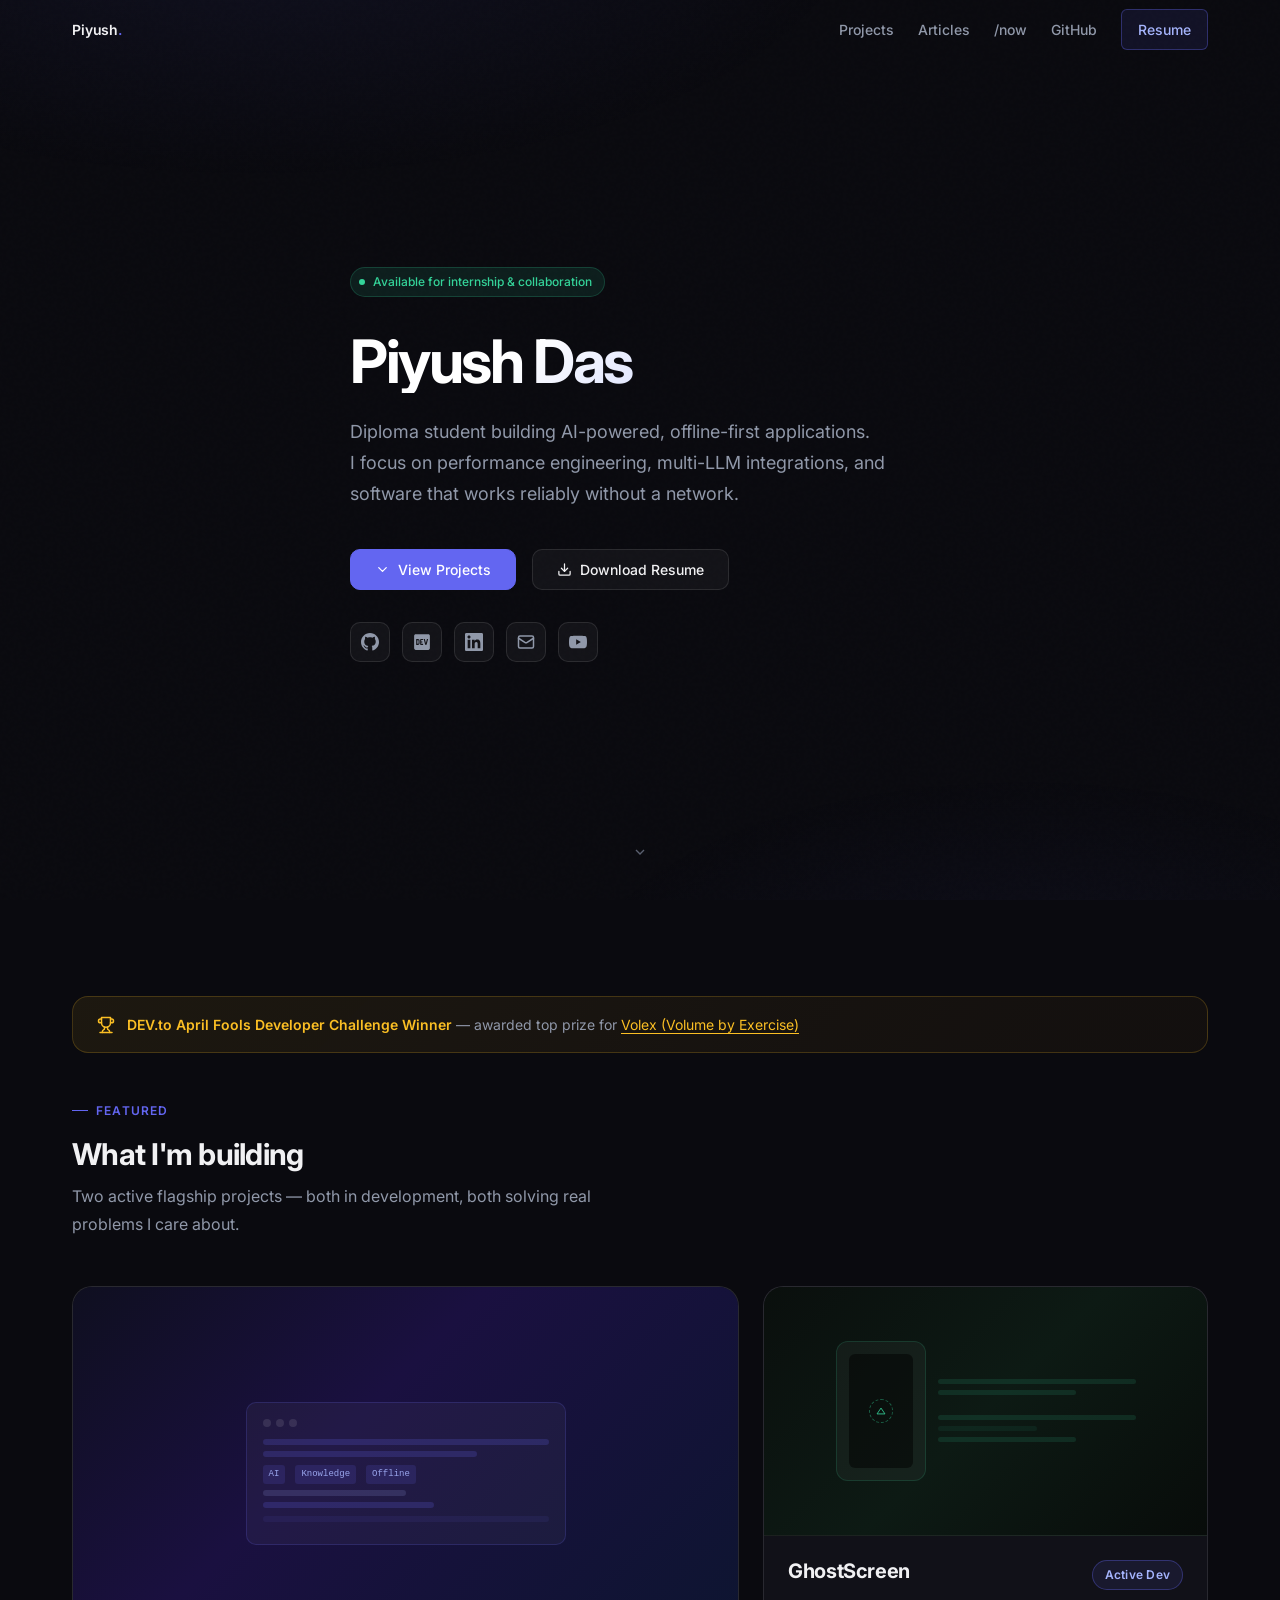
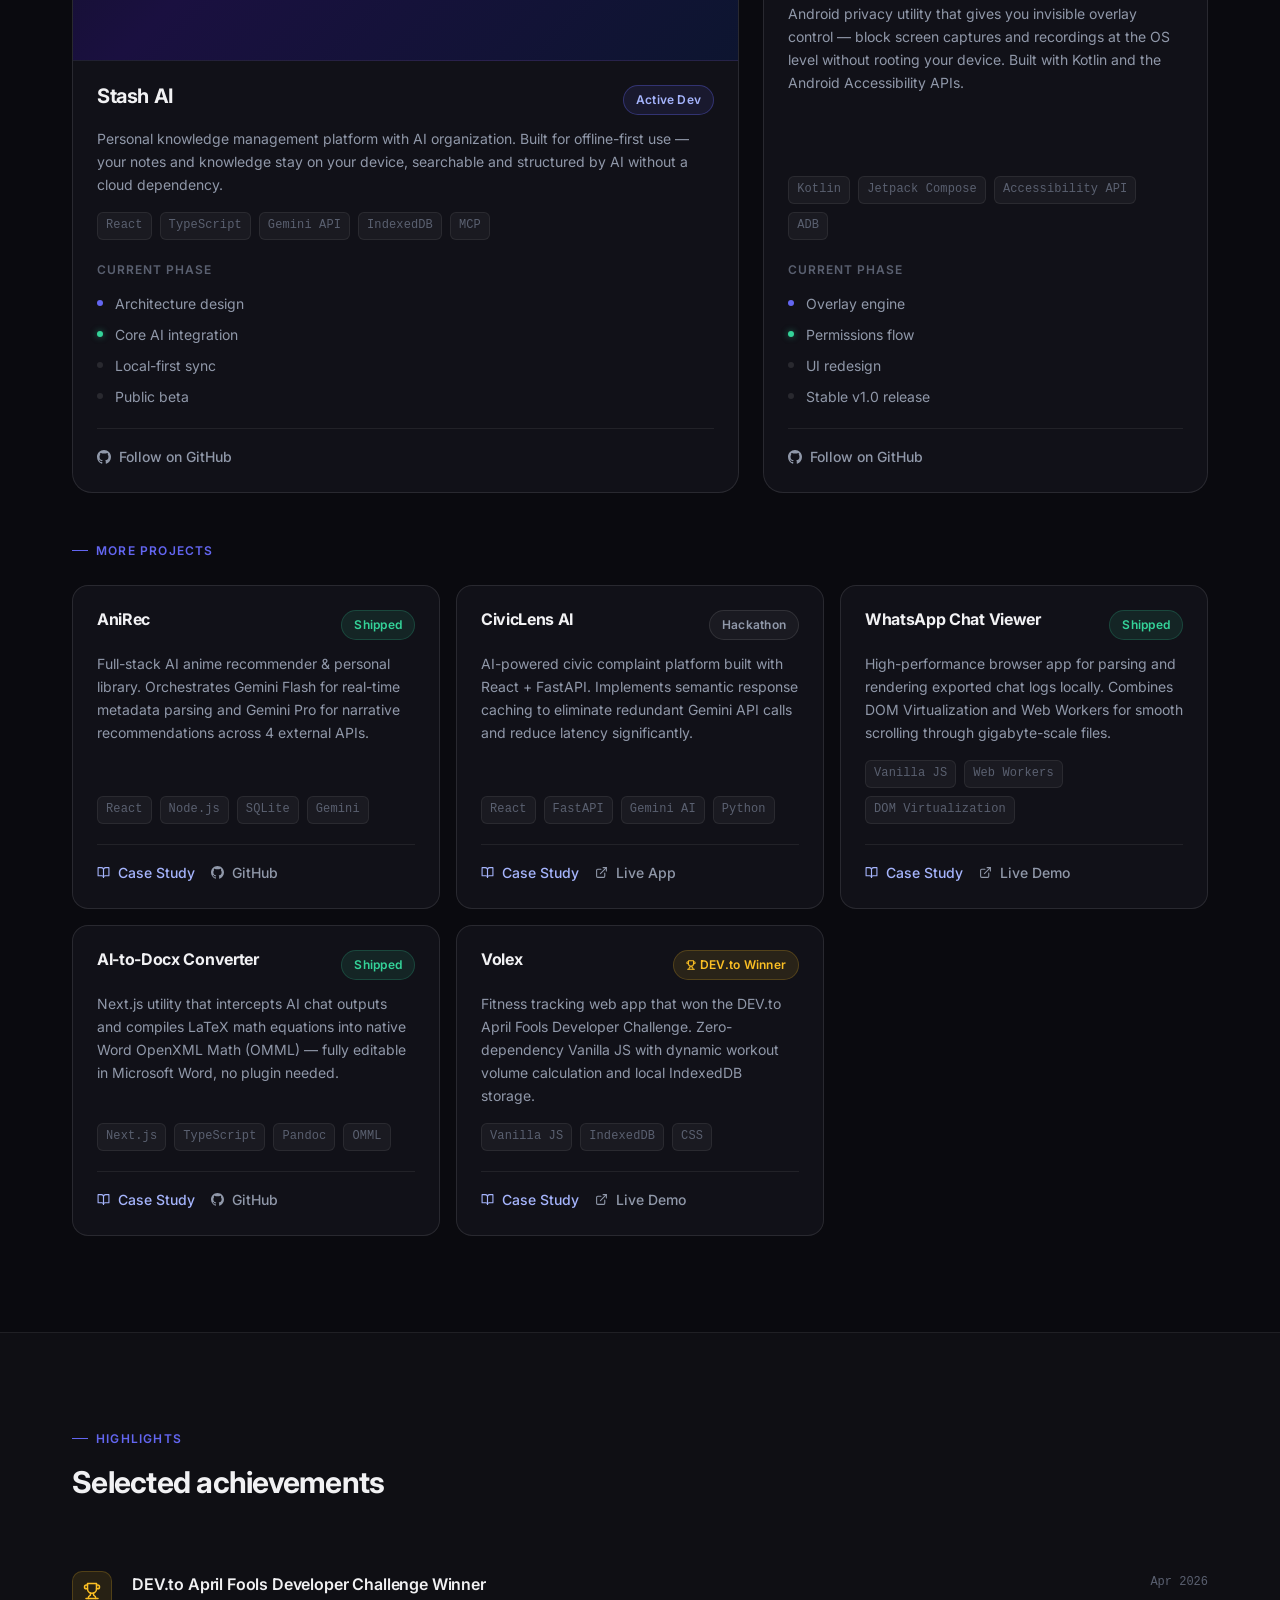
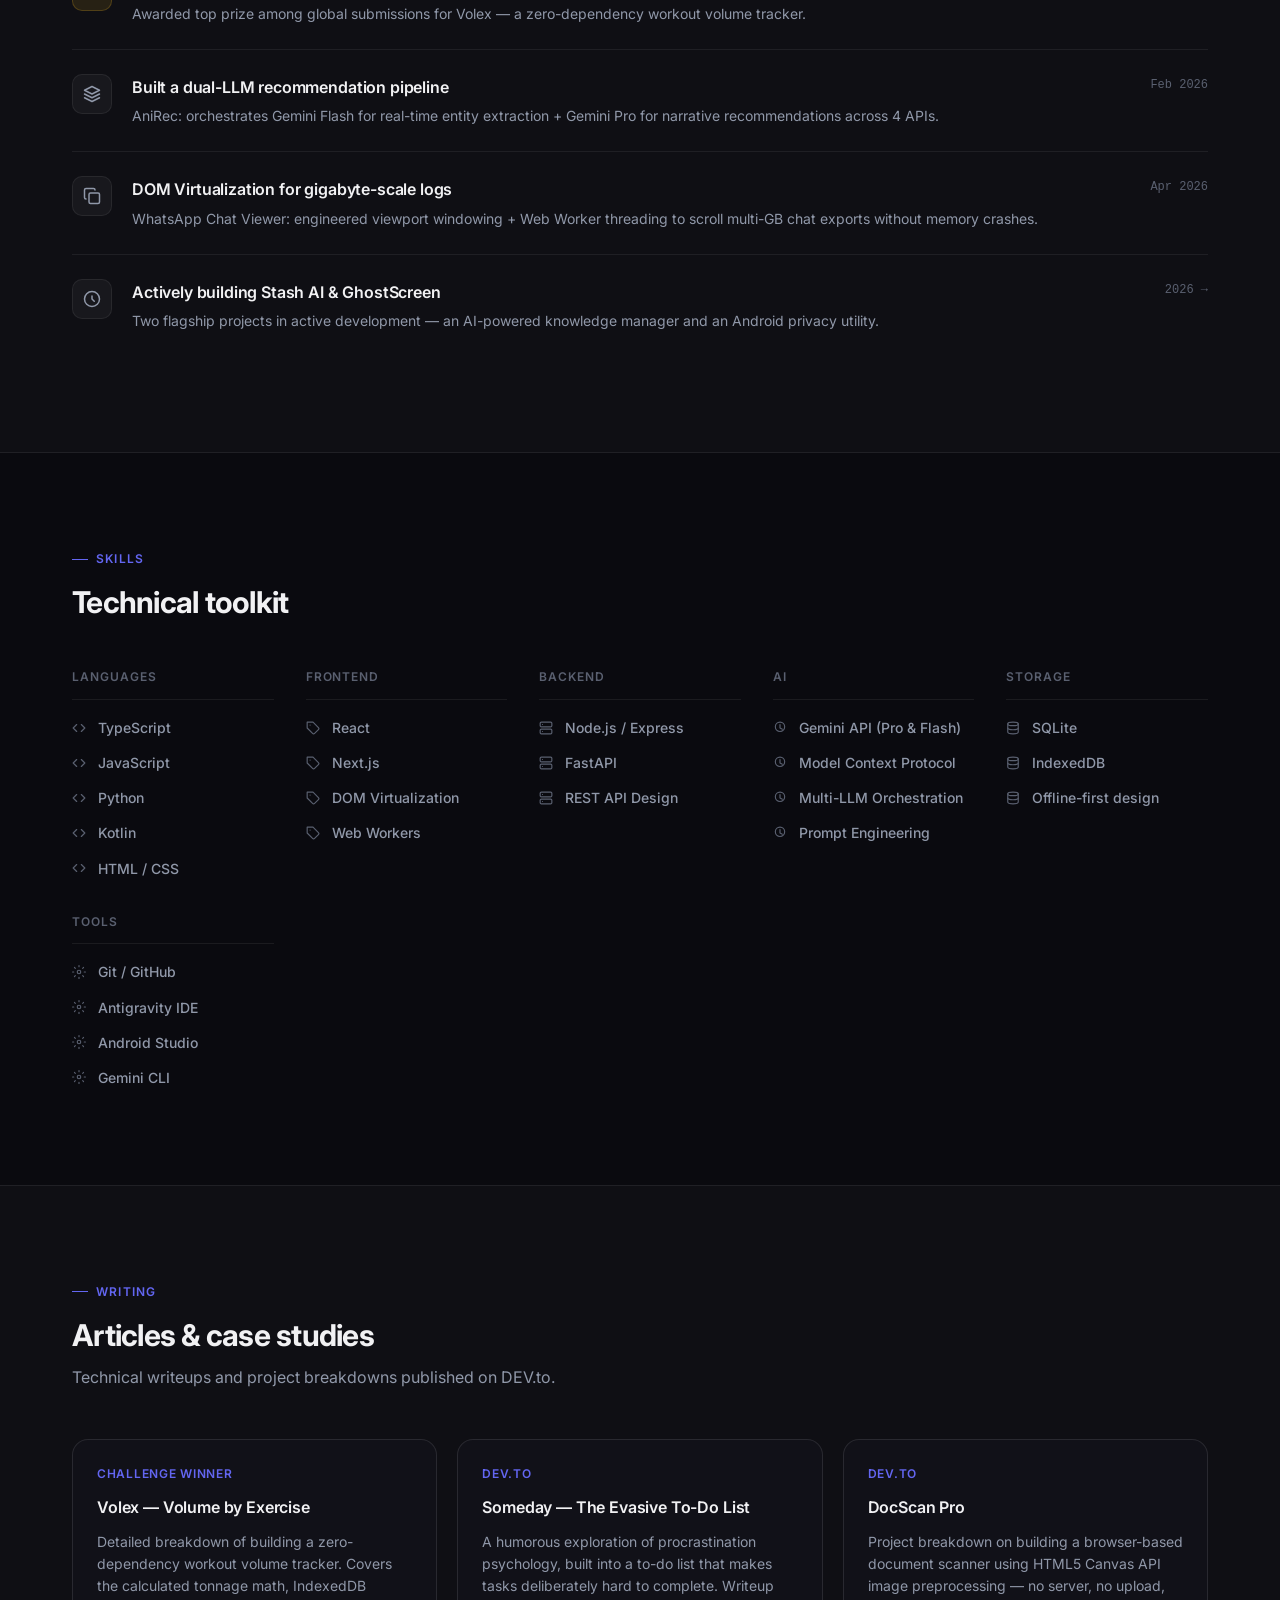
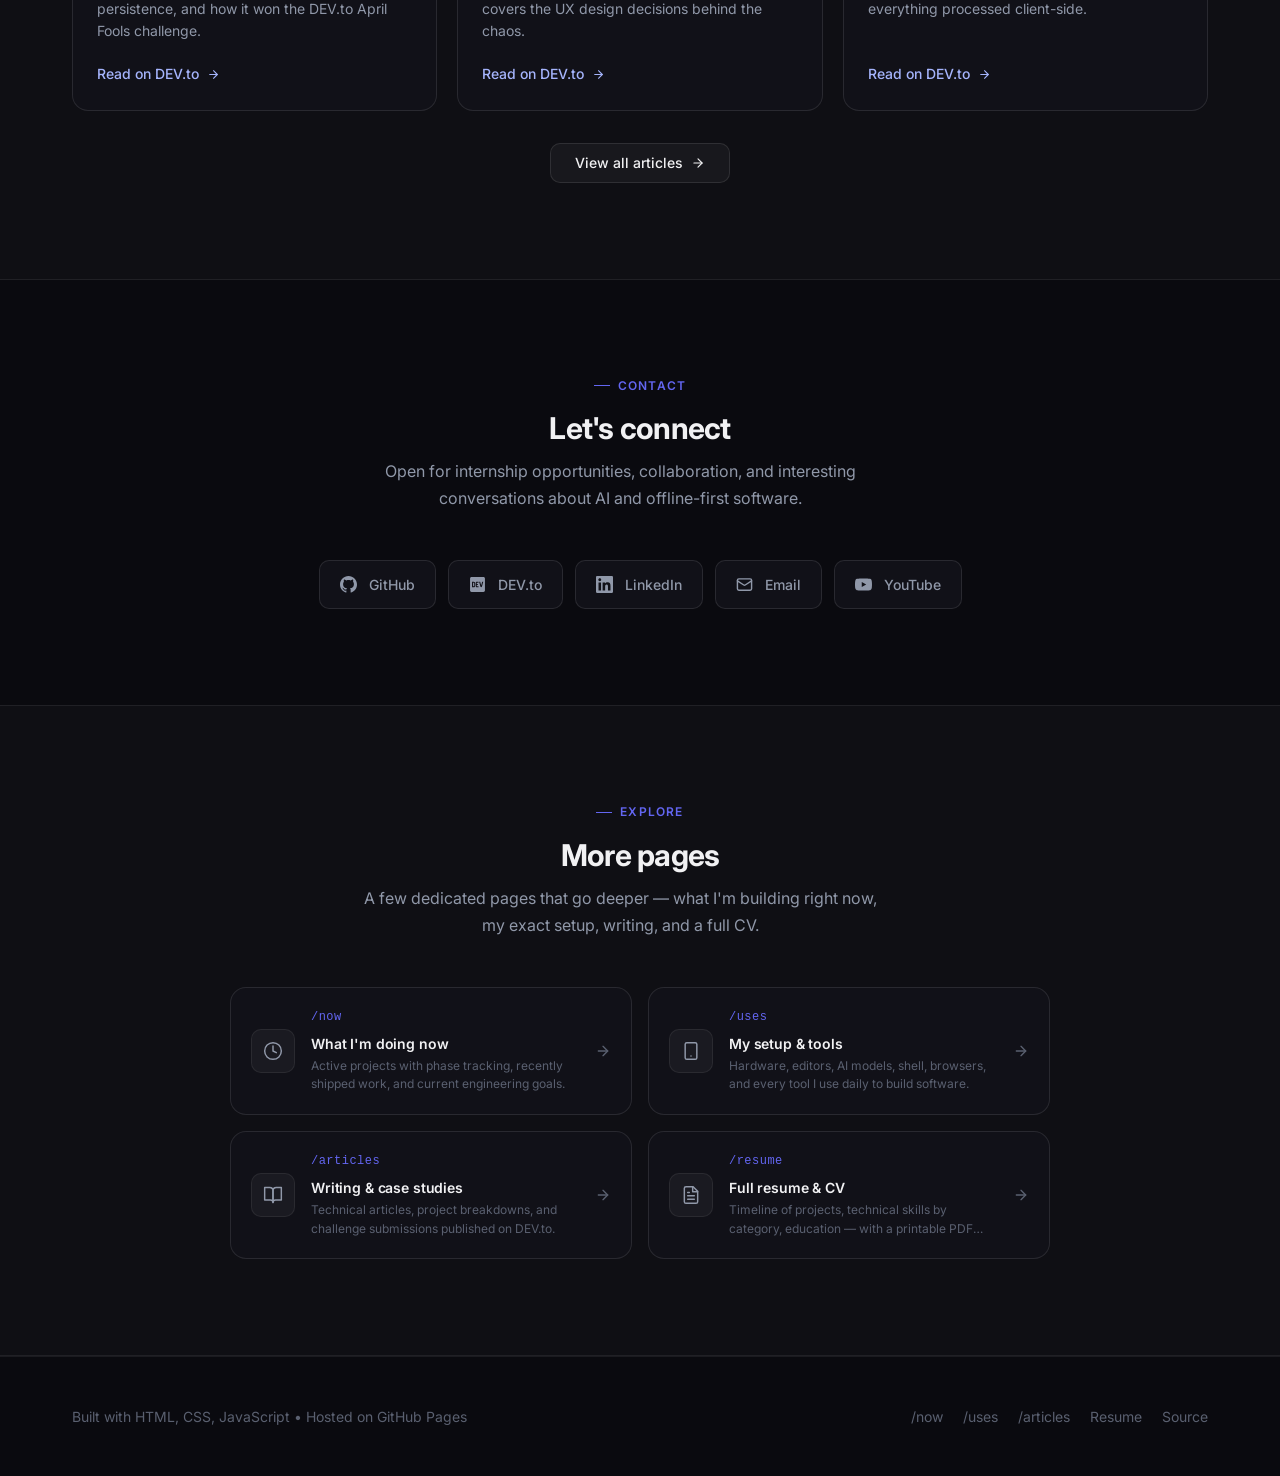
==== commit a21f4fae: "fix: update primary IDE to Antigravity IDE & update GhostScreen release target" ====
--- a/index.html
+++ b/index.html
@@ -287,7 +287,7 @@
                   </div>
                   <div class="phase-item">
                     <span class="phase-dot pending" aria-hidden="true"></span>
-                    Play Store release
+                    Stable v1.0 release
                   </div>
                 </div>
               </div>
@@ -609,7 +609,7 @@
             </div>
             <div class="skill-item">
               <svg width="14" height="14" viewBox="0 0 24 24" fill="none" stroke="currentColor" stroke-width="2" stroke-linecap="round" stroke-linejoin="round" aria-hidden="true"><circle cx="12" cy="12" r="3"/><path d="M12 1v2M12 21v2M4.22 4.22l1.42 1.42M18.36 18.36l1.42 1.42M1 12h2M21 12h2M4.22 19.78l1.42-1.42M18.36 5.64l1.42-1.42"/></svg>
-              Cursor IDE
+              Antigravity IDE
             </div>
             <div class="skill-item">
               <svg width="14" height="14" viewBox="0 0 24 24" fill="none" stroke="currentColor" stroke-width="2" stroke-linecap="round" stroke-linejoin="round" aria-hidden="true"><circle cx="12" cy="12" r="3"/><path d="M12 1v2M12 21v2M4.22 4.22l1.42 1.42M18.36 18.36l1.42 1.42M1 12h2M21 12h2M4.22 19.78l1.42-1.42M18.36 5.64l1.42-1.42"/></svg>
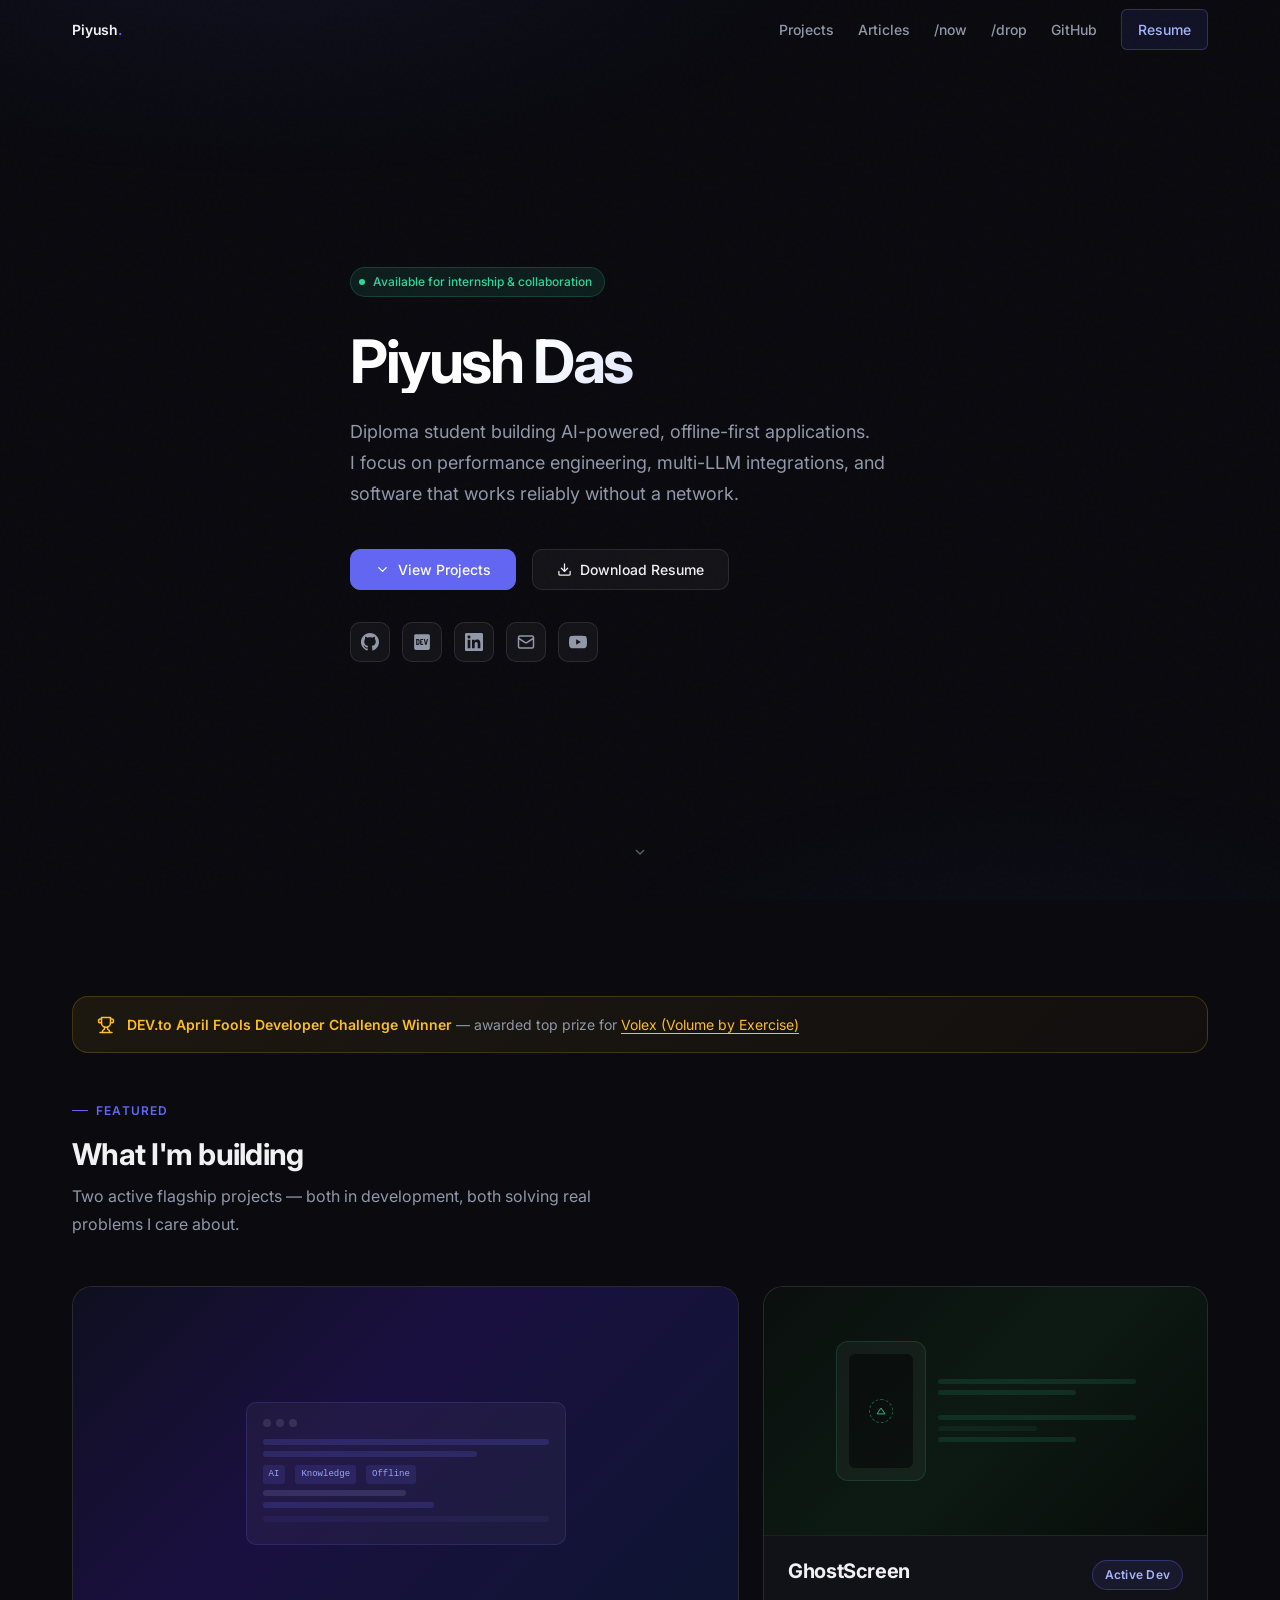
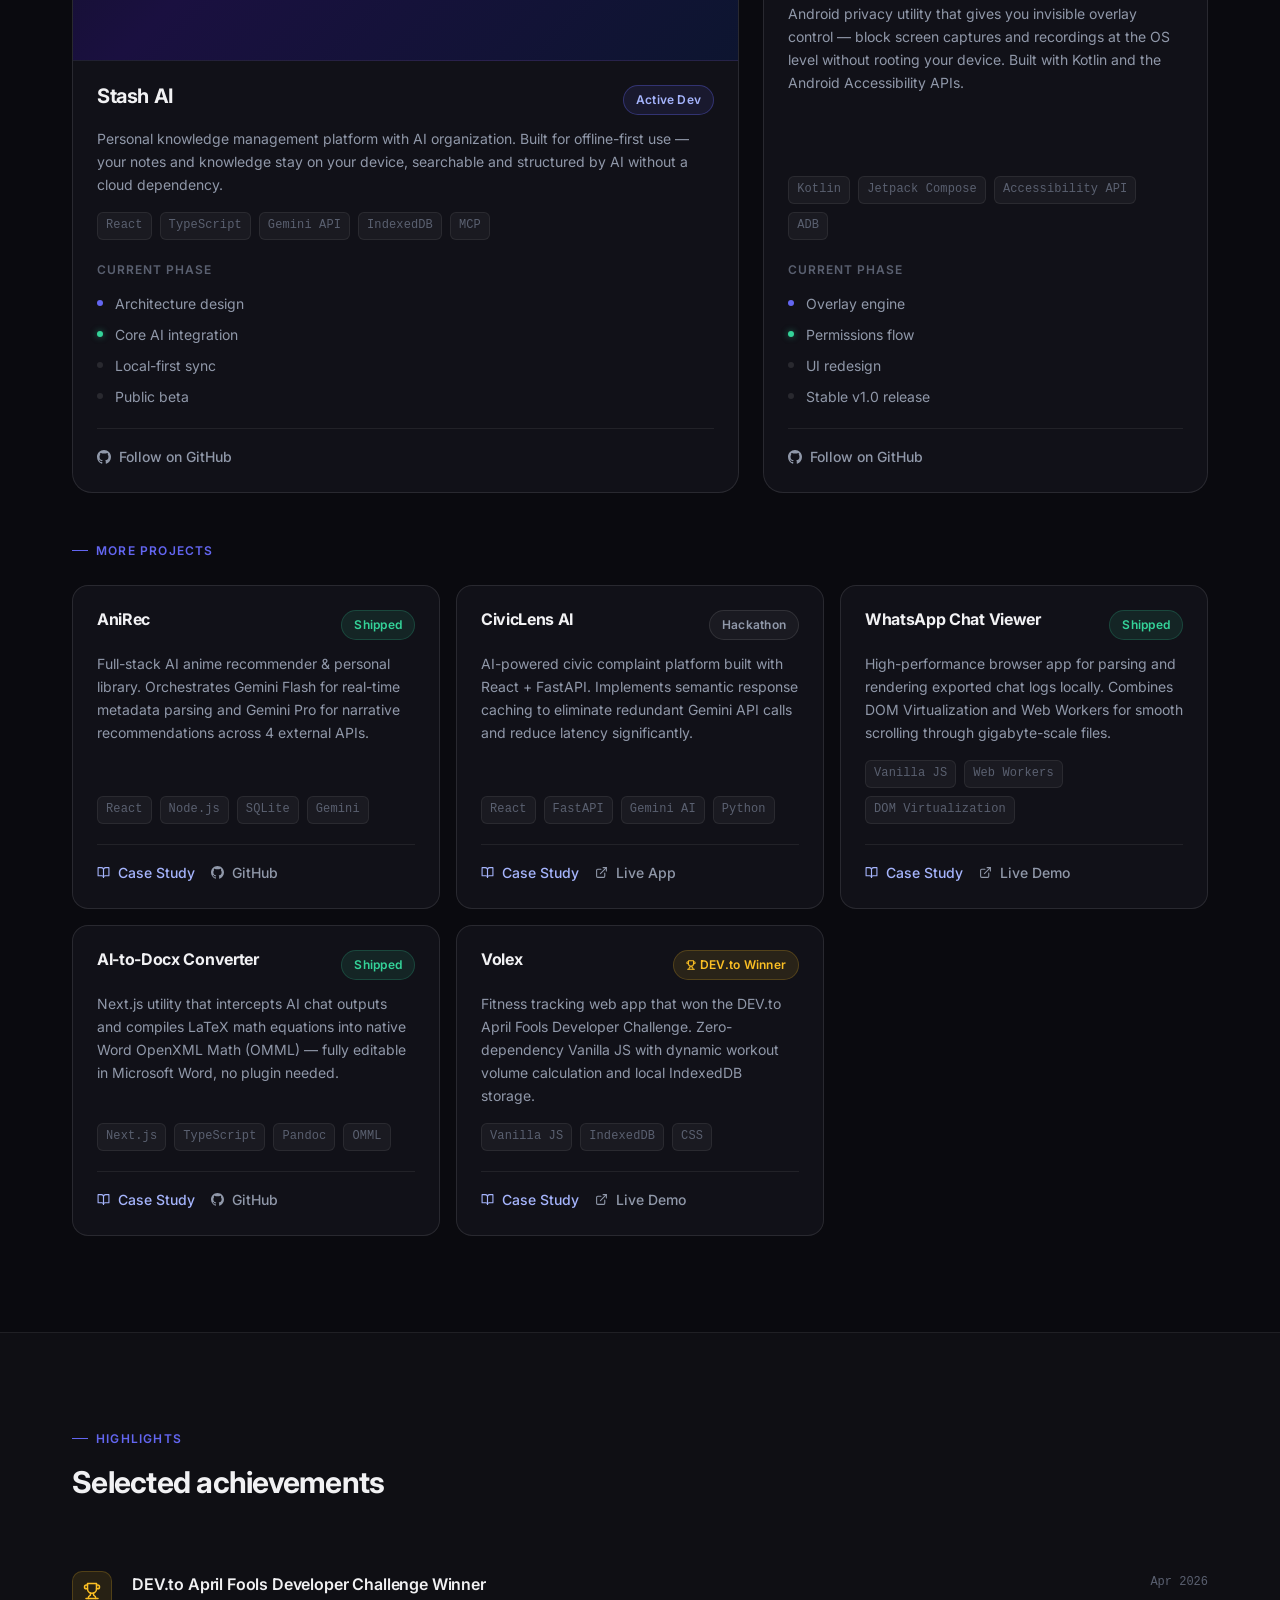
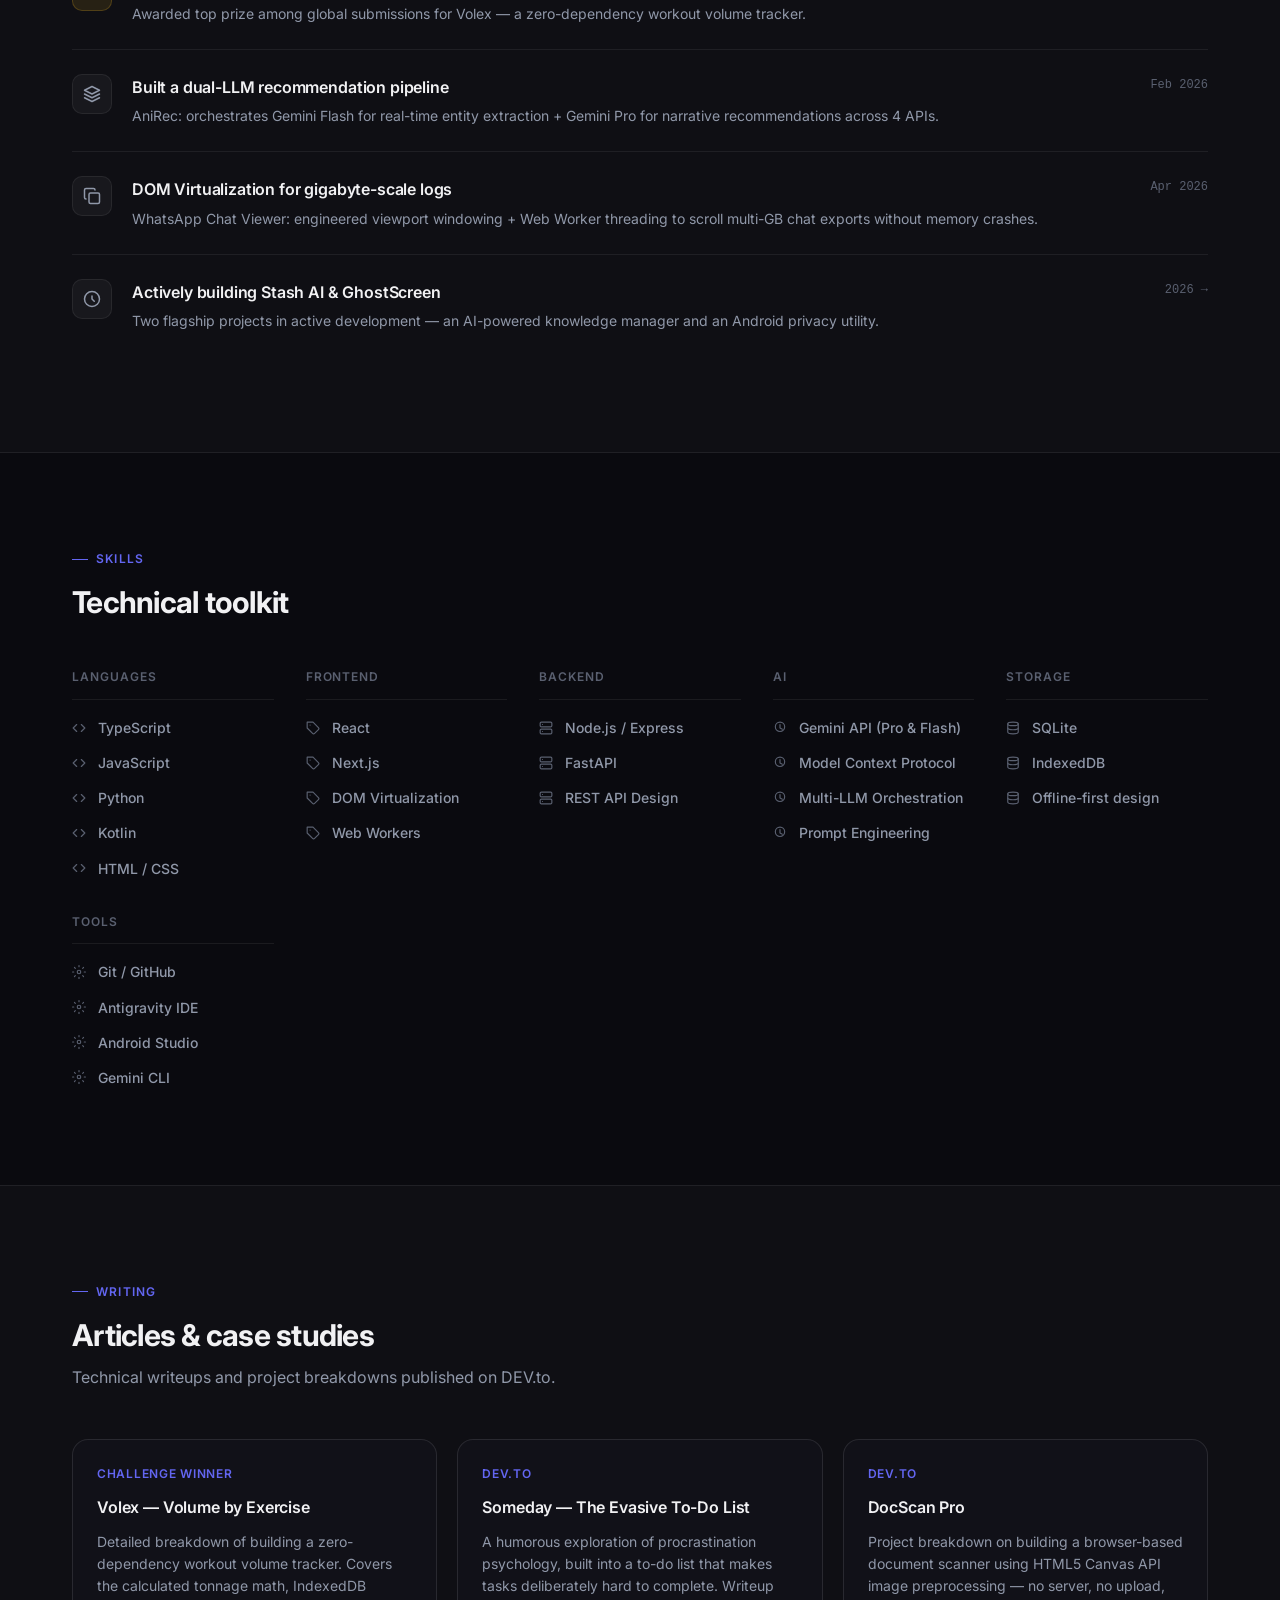
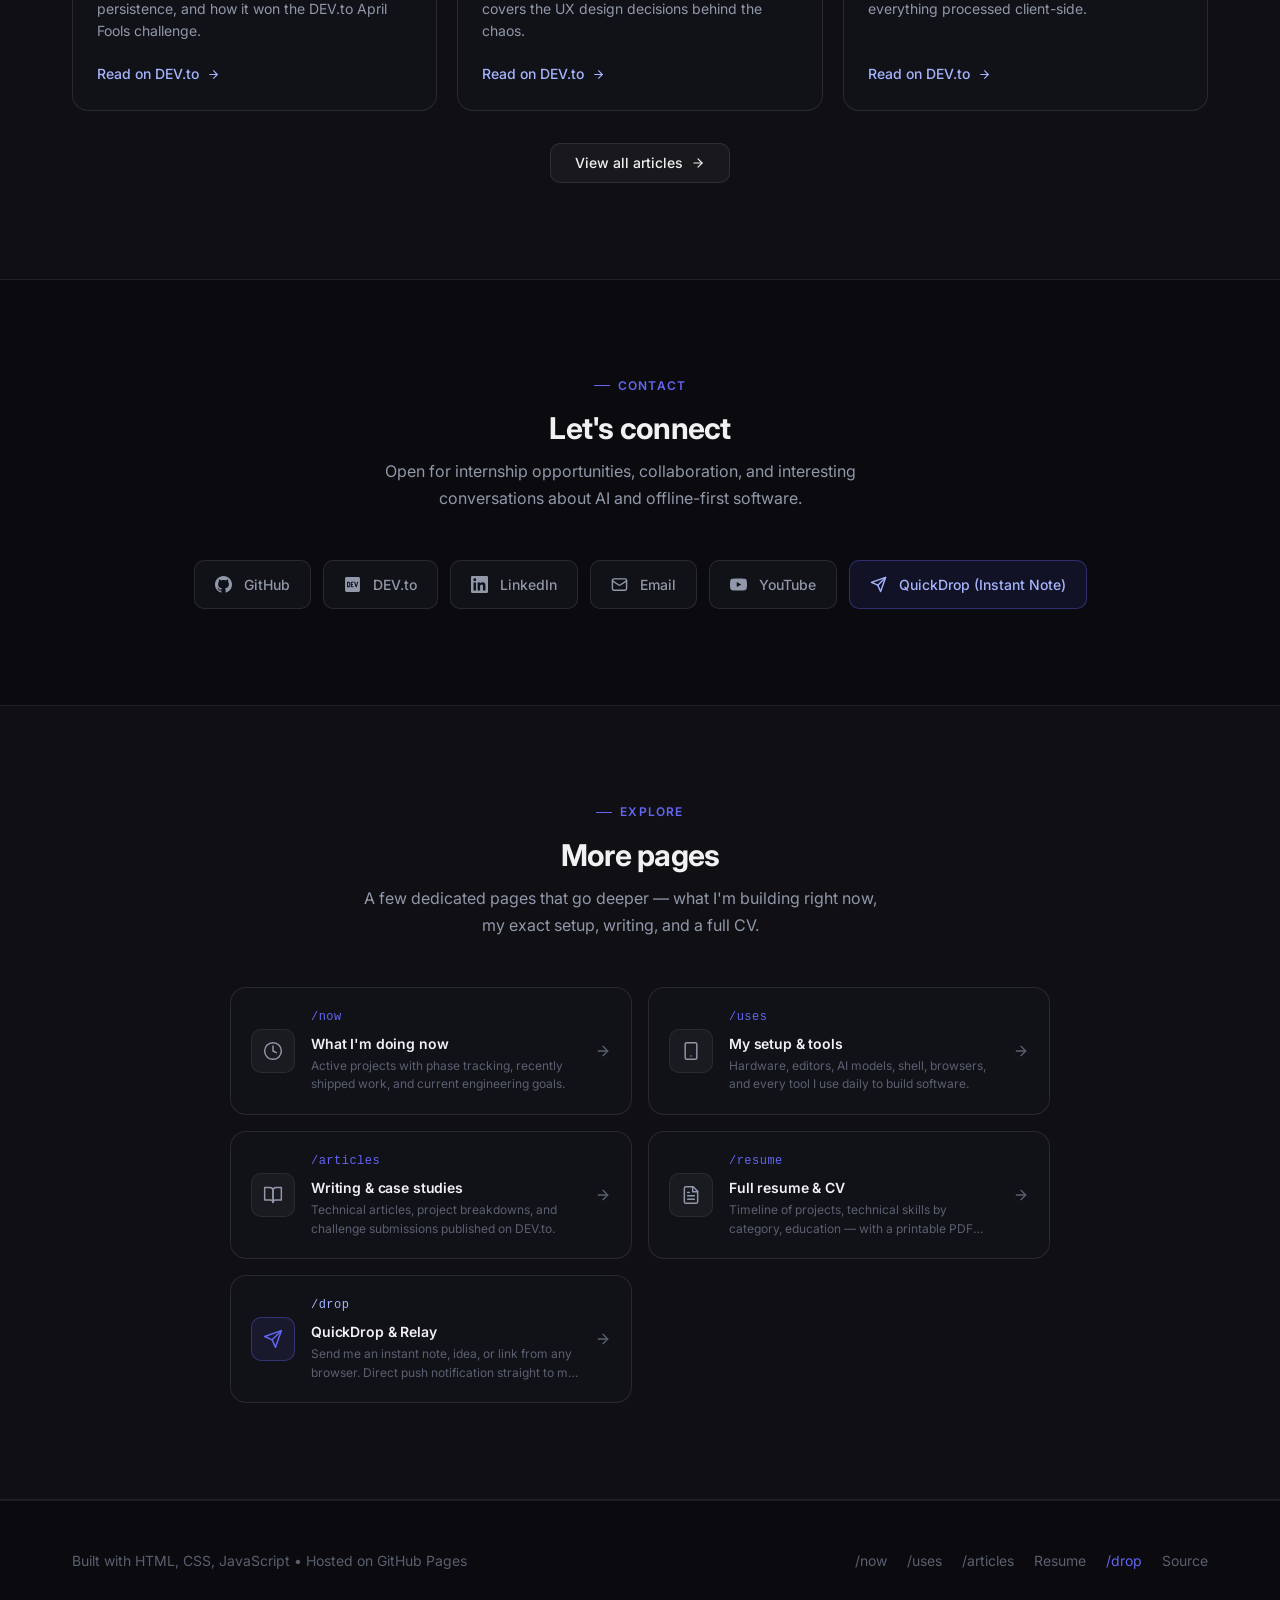
==== commit 47d060fc: "feat: add QuickDrop instant one-way note relay (/drop, /send)" ====
--- a/index.html
+++ b/index.html
@@ -74,6 +74,7 @@
         <a href="#projects" class="nav-link" role="listitem">Projects</a>
         <a href="articles.html" class="nav-link" role="listitem">Articles</a>
         <a href="now.html" class="nav-link" role="listitem">/now</a>
+        <a href="drop.html" class="nav-link" role="listitem">/drop</a>
         <a href="https://github.com/Piyushdas1624" class="nav-link" target="_blank" rel="noopener noreferrer" role="listitem">GitHub</a>
         <a href="resume.html" class="nav-cta">Resume</a>
       </div>
@@ -707,6 +708,10 @@
             <svg width="17" height="17" viewBox="0 0 24 24" fill="currentColor" aria-hidden="true"><path d="M23.498 6.186a3.016 3.016 0 0 0-2.122-2.136C19.505 3.545 12 3.545 12 3.545s-7.505 0-9.377.505A3.017 3.017 0 0 0 .502 6.186C0 8.07 0 12 0 12s0 3.93.502 5.814a3.016 3.016 0 0 0 2.122 2.136c1.871.505 9.376.505 9.376.505s7.505 0 9.377-.505a3.015 3.015 0 0 0 2.122-2.136C24 15.93 24 12 24 12s0-3.93-.502-5.814zM9.545 15.568V8.432L15.818 12l-6.273 3.568z"/></svg>
             YouTube
           </a>
+          <a href="drop.html" class="contact-link" style="border-color: var(--border-accent); background: var(--accent-subtle); color: var(--text-accent);">
+            <svg width="17" height="17" viewBox="0 0 24 24" fill="none" stroke="currentColor" stroke-width="2" stroke-linecap="round" stroke-linejoin="round" aria-hidden="true"><path d="m22 2-7 20-4-9-9-4Z"/><path d="M22 2 11 13"/></svg>
+            QuickDrop (Instant Note)
+          </a>
         </nav>
       </div>
     </section>
@@ -766,6 +771,18 @@
               <p class="page-card-label">/resume</p>
               <p class="page-card-title">Full resume &amp; CV</p>
               <p class="page-card-desc">Timeline of projects, technical skills by category, education — with a printable PDF download.</p>
+            </div>
+            <svg class="page-card-arrow" width="16" height="16" viewBox="0 0 24 24" fill="none" stroke="currentColor" stroke-width="2" stroke-linecap="round" stroke-linejoin="round" aria-hidden="true"><path d="M5 12h14"/><path d="m12 5 7 7-7 7"/></svg>
+          </a>
+
+          <a href="drop.html" class="page-card" role="listitem">
+            <div class="page-card-icon" aria-hidden="true" style="background: var(--accent-subtle); border-color: var(--border-accent);">
+              <svg width="20" height="20" viewBox="0 0 24 24" fill="none" stroke="var(--accent)" stroke-width="1.75" stroke-linecap="round" stroke-linejoin="round"><path d="m22 2-7 20-4-9-9-4Z"/><path d="M22 2 11 13"/></svg>
+            </div>
+            <div class="page-card-content">
+              <p class="page-card-label" style="color: var(--text-accent);">/drop</p>
+              <p class="page-card-title">QuickDrop &amp; Relay</p>
+              <p class="page-card-desc">Send me an instant note, idea, or link from any browser. Direct push notification straight to my pocket.</p>
             </div>
             <svg class="page-card-arrow" width="16" height="16" viewBox="0 0 24 24" fill="none" stroke="currentColor" stroke-width="2" stroke-linecap="round" stroke-linejoin="round" aria-hidden="true"><path d="M5 12h14"/><path d="m12 5 7 7-7 7"/></svg>
           </a>
@@ -786,6 +803,7 @@
           <a href="uses.html" class="footer-link">/uses</a>
           <a href="articles.html" class="footer-link">/articles</a>
           <a href="resume.html" class="footer-link">Resume</a>
+          <a href="drop.html" class="footer-link" style="color: var(--accent);">/drop</a>
           <a href="https://github.com/Piyushdas1624/Piyushdas1624.github.io" target="_blank" rel="noopener noreferrer" class="footer-link">Source</a>
         </nav>
       </div>
--- a/style.css
+++ b/style.css
@@ -1657,3 +1657,527 @@
     grid-template-columns: 1.2fr 0.8fr;
   }
 }
+
+/* --------------------------------------------------------------------------
+   QUICKDROP — Instant One-Way Note & Message Relay
+   -------------------------------------------------------------------------- */
+.drop-container {
+  max-width: 760px;
+  margin: 0 auto;
+  padding: 0 var(--gutter);
+}
+
+.drop-card {
+  background: var(--bg-elevated);
+  border: 1px solid var(--border-default);
+  border-radius: var(--radius-lg);
+  padding: clamp(var(--space-6), 4vw, var(--space-8));
+  box-shadow: var(--shadow-lg);
+  position: relative;
+  overflow: hidden;
+  backdrop-filter: blur(12px);
+  -webkit-backdrop-filter: blur(12px);
+  margin-bottom: var(--space-8);
+  transition: border-color var(--duration-base) var(--ease-out);
+}
+
+.drop-card:focus-within {
+  border-color: var(--border-accent);
+}
+
+.drop-card-glow {
+  position: absolute;
+  top: 0;
+  left: 0;
+  right: 0;
+  height: 2px;
+  background: linear-gradient(90deg, transparent, var(--accent), transparent);
+  opacity: 0.8;
+}
+
+.drop-badge-row {
+  display: flex;
+  align-items: center;
+  justify-content: space-between;
+  gap: var(--space-3);
+  margin-bottom: var(--space-6);
+  flex-wrap: wrap;
+}
+
+.status-indicator {
+  display: inline-flex;
+  align-items: center;
+  gap: var(--space-2);
+  font-size: var(--text-xs);
+  font-weight: 500;
+  color: var(--color-success);
+  background: var(--color-success-subtle);
+  border: 1px solid rgba(52, 211, 153, 0.2);
+  padding: var(--space-1) var(--space-3);
+  border-radius: var(--radius-full);
+}
+
+.status-pulse {
+  width: 7px;
+  height: 7px;
+  border-radius: 50%;
+  background-color: var(--color-success);
+  box-shadow: 0 0 8px var(--color-success);
+  animation: pulse-glow 2s infinite;
+}
+
+@keyframes pulse-glow {
+  0% { transform: scale(0.95); opacity: 0.7; }
+  50% { transform: scale(1.2); opacity: 1; }
+  100% { transform: scale(0.95); opacity: 0.7; }
+}
+
+.type-chips-label {
+  font-size: var(--text-xs);
+  font-weight: 600;
+  text-transform: uppercase;
+  letter-spacing: 0.06em;
+  color: var(--text-tertiary);
+  margin-bottom: var(--space-2);
+  display: block;
+}
+
+.type-chips {
+  display: flex;
+  flex-wrap: wrap;
+  gap: var(--space-2);
+  margin-bottom: var(--space-5);
+}
+
+.chip-btn {
+  display: inline-flex;
+  align-items: center;
+  gap: var(--space-2);
+  background: var(--bg-surface);
+  border: 1px solid var(--border-subtle);
+  color: var(--text-secondary);
+  font-size: var(--text-xs);
+  font-weight: 500;
+  padding: var(--space-2) var(--space-3);
+  border-radius: var(--radius-full);
+  cursor: pointer;
+  transition: all var(--duration-fast) var(--ease-out);
+}
+
+.chip-btn:hover {
+  background: var(--bg-surface-hover);
+  color: var(--text-primary);
+  border-color: var(--border-default);
+}
+
+.chip-btn.active {
+  background: var(--accent-subtle);
+  border-color: var(--border-accent);
+  color: var(--text-accent);
+  font-weight: 600;
+}
+
+.form-row {
+  display: grid;
+  grid-template-columns: 1fr 1fr;
+  gap: var(--space-4);
+  margin-bottom: var(--space-4);
+}
+
+@media (max-width: 600px) {
+  .form-row {
+    grid-template-columns: 1fr;
+  }
+}
+
+.form-group {
+  margin-bottom: var(--space-4);
+  position: relative;
+}
+
+.form-label {
+  display: flex;
+  align-items: center;
+  justify-content: space-between;
+  font-size: var(--text-xs);
+  font-weight: 500;
+  color: var(--text-secondary);
+  margin-bottom: var(--space-2);
+}
+
+.form-label-left {
+  display: inline-flex;
+  align-items: center;
+  gap: var(--space-2);
+}
+
+.form-input {
+  width: 100%;
+  background: var(--bg-inset);
+  border: 1px solid var(--border-default);
+  border-radius: var(--radius-md);
+  padding: var(--space-3) var(--space-4);
+  color: var(--text-primary);
+  font-family: var(--font-sans);
+  font-size: var(--text-sm);
+  line-height: 1.5;
+  transition: all var(--duration-fast) var(--ease-out);
+}
+
+.form-input:focus {
+  outline: none;
+  border-color: var(--accent);
+  box-shadow: 0 0 0 3px var(--accent-glow);
+  background: rgba(0, 0, 0, 0.4);
+}
+
+.form-input::placeholder {
+  color: var(--text-tertiary);
+}
+
+.textarea-wrapper {
+  position: relative;
+}
+
+.form-textarea {
+  width: 100%;
+  min-height: 180px;
+  resize: vertical;
+  background: var(--bg-inset);
+  border: 1px solid var(--border-default);
+  border-radius: var(--radius-md);
+  padding: var(--space-4);
+  color: var(--text-primary);
+  font-family: var(--font-sans);
+  font-size: var(--text-base);
+  line-height: 1.6;
+  transition: all var(--duration-fast) var(--ease-out);
+}
+
+.form-textarea.font-mono {
+  font-family: var(--font-mono);
+  font-size: var(--text-sm);
+}
+
+.form-textarea:focus {
+  outline: none;
+  border-color: var(--accent);
+  box-shadow: 0 0 0 3px var(--accent-glow);
+  background: rgba(0, 0, 0, 0.4);
+}
+
+.form-textarea::placeholder {
+  color: var(--text-tertiary);
+}
+
+.textarea-toolbar {
+  display: flex;
+  align-items: center;
+  justify-content: space-between;
+  gap: var(--space-2);
+  margin-top: var(--space-2);
+  font-size: var(--text-xs);
+  color: var(--text-tertiary);
+}
+
+.textarea-actions {
+  display: flex;
+  align-items: center;
+  gap: var(--space-2);
+}
+
+.tool-btn {
+  display: inline-flex;
+  align-items: center;
+  gap: var(--space-1);
+  padding: var(--space-1) var(--space-2);
+  border-radius: var(--radius-sm);
+  color: var(--text-secondary);
+  font-size: var(--text-xs);
+  cursor: pointer;
+  background: var(--bg-surface);
+  border: 1px solid var(--border-subtle);
+  transition: all var(--duration-fast) var(--ease-out);
+}
+
+.tool-btn:hover {
+  background: var(--bg-surface-hover);
+  color: var(--text-primary);
+  border-color: var(--border-default);
+}
+
+.char-counter {
+  font-family: var(--font-mono);
+  font-size: var(--text-xs);
+  color: var(--text-tertiary);
+}
+
+.form-actions {
+  display: flex;
+  align-items: center;
+  justify-content: space-between;
+  gap: var(--space-3);
+  margin-top: var(--space-6);
+  flex-wrap: wrap;
+}
+
+.send-btn-main {
+  display: inline-flex;
+  align-items: center;
+  justify-content: center;
+  gap: var(--space-2);
+  background: var(--accent);
+  color: var(--text-on-accent);
+  font-weight: 600;
+  font-size: var(--text-sm);
+  padding: var(--space-3) var(--space-6);
+  border-radius: var(--radius-md);
+  box-shadow: 0 4px 14px var(--accent-glow);
+  cursor: pointer;
+  transition: all var(--duration-fast) var(--ease-out);
+  border: 1px solid rgba(255, 255, 255, 0.15);
+  min-width: 200px;
+}
+
+.send-btn-main:hover:not(:disabled) {
+  background: var(--accent-hover);
+  transform: translateY(-1px);
+  box-shadow: 0 6px 20px rgba(99, 102, 241, 0.35);
+}
+
+.send-btn-main:disabled {
+  opacity: 0.6;
+  cursor: not-allowed;
+  transform: none;
+}
+
+.btn-spinner {
+  width: 16px;
+  height: 16px;
+  border: 2px solid rgba(255, 255, 255, 0.3);
+  border-top-color: #ffffff;
+  border-radius: 50%;
+  animation: spin 0.8s linear infinite;
+}
+
+@keyframes spin {
+  to { transform: rotate(360deg); }
+}
+
+.shortcut-hint {
+  font-size: var(--text-xs);
+  color: var(--text-tertiary);
+  display: flex;
+  align-items: center;
+  gap: var(--space-1);
+}
+
+.shortcut-kbd {
+  display: inline-block;
+  padding: 2px 6px;
+  background: var(--bg-surface);
+  border: 1px solid var(--border-default);
+  border-radius: 4px;
+  font-family: var(--font-mono);
+  font-size: 11px;
+  color: var(--text-secondary);
+}
+
+/* Receipt Card */
+.receipt-card {
+  display: none;
+  background: rgba(16, 185, 129, 0.08);
+  border: 1px solid rgba(16, 185, 129, 0.25);
+  border-radius: var(--radius-lg);
+  padding: var(--space-6);
+  margin-bottom: var(--space-8);
+  animation: fadeInDown 0.3s var(--ease-out);
+}
+
+.receipt-card.visible {
+  display: block;
+}
+
+@keyframes fadeInDown {
+  from { opacity: 0; transform: translateY(-10px); }
+  to { opacity: 1; transform: translateY(0); }
+}
+
+.receipt-header {
+  display: flex;
+  align-items: center;
+  justify-content: space-between;
+  gap: var(--space-3);
+  margin-bottom: var(--space-4);
+  flex-wrap: wrap;
+}
+
+.receipt-title {
+  display: inline-flex;
+  align-items: center;
+  gap: var(--space-2);
+  color: var(--color-success);
+  font-weight: 600;
+  font-size: var(--text-base);
+}
+
+.receipt-meta {
+  display: flex;
+  flex-direction: column;
+  gap: var(--space-2);
+  font-size: var(--text-xs);
+  color: var(--text-secondary);
+  background: rgba(0, 0, 0, 0.3);
+  padding: var(--space-4);
+  border-radius: var(--radius-md);
+  margin-bottom: var(--space-4);
+  font-family: var(--font-mono);
+}
+
+.receipt-row {
+  display: flex;
+  justify-content: space-between;
+  gap: var(--space-4);
+}
+
+.receipt-actions {
+  display: flex;
+  align-items: center;
+  gap: var(--space-3);
+  flex-wrap: wrap;
+}
+
+/* Tabs & Aux Cards */
+.drop-tabs {
+  display: flex;
+  gap: var(--space-2);
+  border-bottom: 1px solid var(--border-subtle);
+  margin-bottom: var(--space-6);
+  padding-bottom: var(--space-1);
+}
+
+.drop-tab {
+  display: inline-flex;
+  align-items: center;
+  gap: var(--space-2);
+  background: none;
+  border: none;
+  color: var(--text-secondary);
+  font-size: var(--text-sm);
+  font-weight: 500;
+  padding: var(--space-2) var(--space-4);
+  border-radius: var(--radius-sm);
+  cursor: pointer;
+  position: relative;
+  transition: all var(--duration-fast) var(--ease-out);
+}
+
+.drop-tab:hover {
+  color: var(--text-primary);
+}
+
+.drop-tab.active {
+  color: var(--text-primary);
+  background: var(--bg-surface-hover);
+}
+
+.drop-tab.active::after {
+  content: '';
+  position: absolute;
+  bottom: -5px;
+  left: 0;
+  right: 0;
+  height: 2px;
+  background: var(--accent);
+}
+
+.info-box {
+  background: var(--bg-elevated);
+  border: 1px solid var(--border-subtle);
+  border-radius: var(--radius-md);
+  padding: var(--space-5);
+  margin-bottom: var(--space-6);
+}
+
+.info-box-title {
+  display: flex;
+  align-items: center;
+  gap: var(--space-2);
+  font-size: var(--text-sm);
+  font-weight: 600;
+  color: var(--text-primary);
+  margin-bottom: var(--space-2);
+}
+
+.info-box-desc {
+  font-size: var(--text-xs);
+  color: var(--text-secondary);
+  line-height: 1.6;
+}
+
+/* Feed item list */
+.feed-list {
+  display: flex;
+  flex-direction: column;
+  gap: var(--space-3);
+}
+
+.feed-item {
+  background: var(--bg-inset);
+  border: 1px solid var(--border-subtle);
+  border-radius: var(--radius-md);
+  padding: var(--space-4);
+  transition: border-color var(--duration-fast);
+}
+
+.feed-item:hover {
+  border-color: var(--border-default);
+}
+
+.feed-item-header {
+  display: flex;
+  justify-content: space-between;
+  align-items: center;
+  margin-bottom: var(--space-2);
+  font-size: var(--text-xs);
+}
+
+.feed-item-title {
+  font-weight: 600;
+  color: var(--text-primary);
+}
+
+.feed-item-time {
+  color: var(--text-tertiary);
+  font-family: var(--font-mono);
+}
+
+.feed-item-body {
+  font-size: var(--text-sm);
+  color: var(--text-secondary);
+  white-space: pre-wrap;
+  word-break: break-word;
+}
+
+.feed-empty {
+  text-align: center;
+  padding: var(--space-10) var(--space-4);
+  color: var(--text-tertiary);
+  font-size: var(--text-sm);
+}
+
+.bookmarklet-pill {
+  display: inline-flex;
+  align-items: center;
+  gap: var(--space-2);
+  padding: var(--space-2) var(--space-3);
+  background: var(--accent-subtle);
+  border: 1px dashed var(--accent);
+  color: var(--text-accent);
+  border-radius: var(--radius-md);
+  font-size: var(--text-xs);
+  font-weight: 500;
+  cursor: grab;
+  user-select: none;
+}
+
